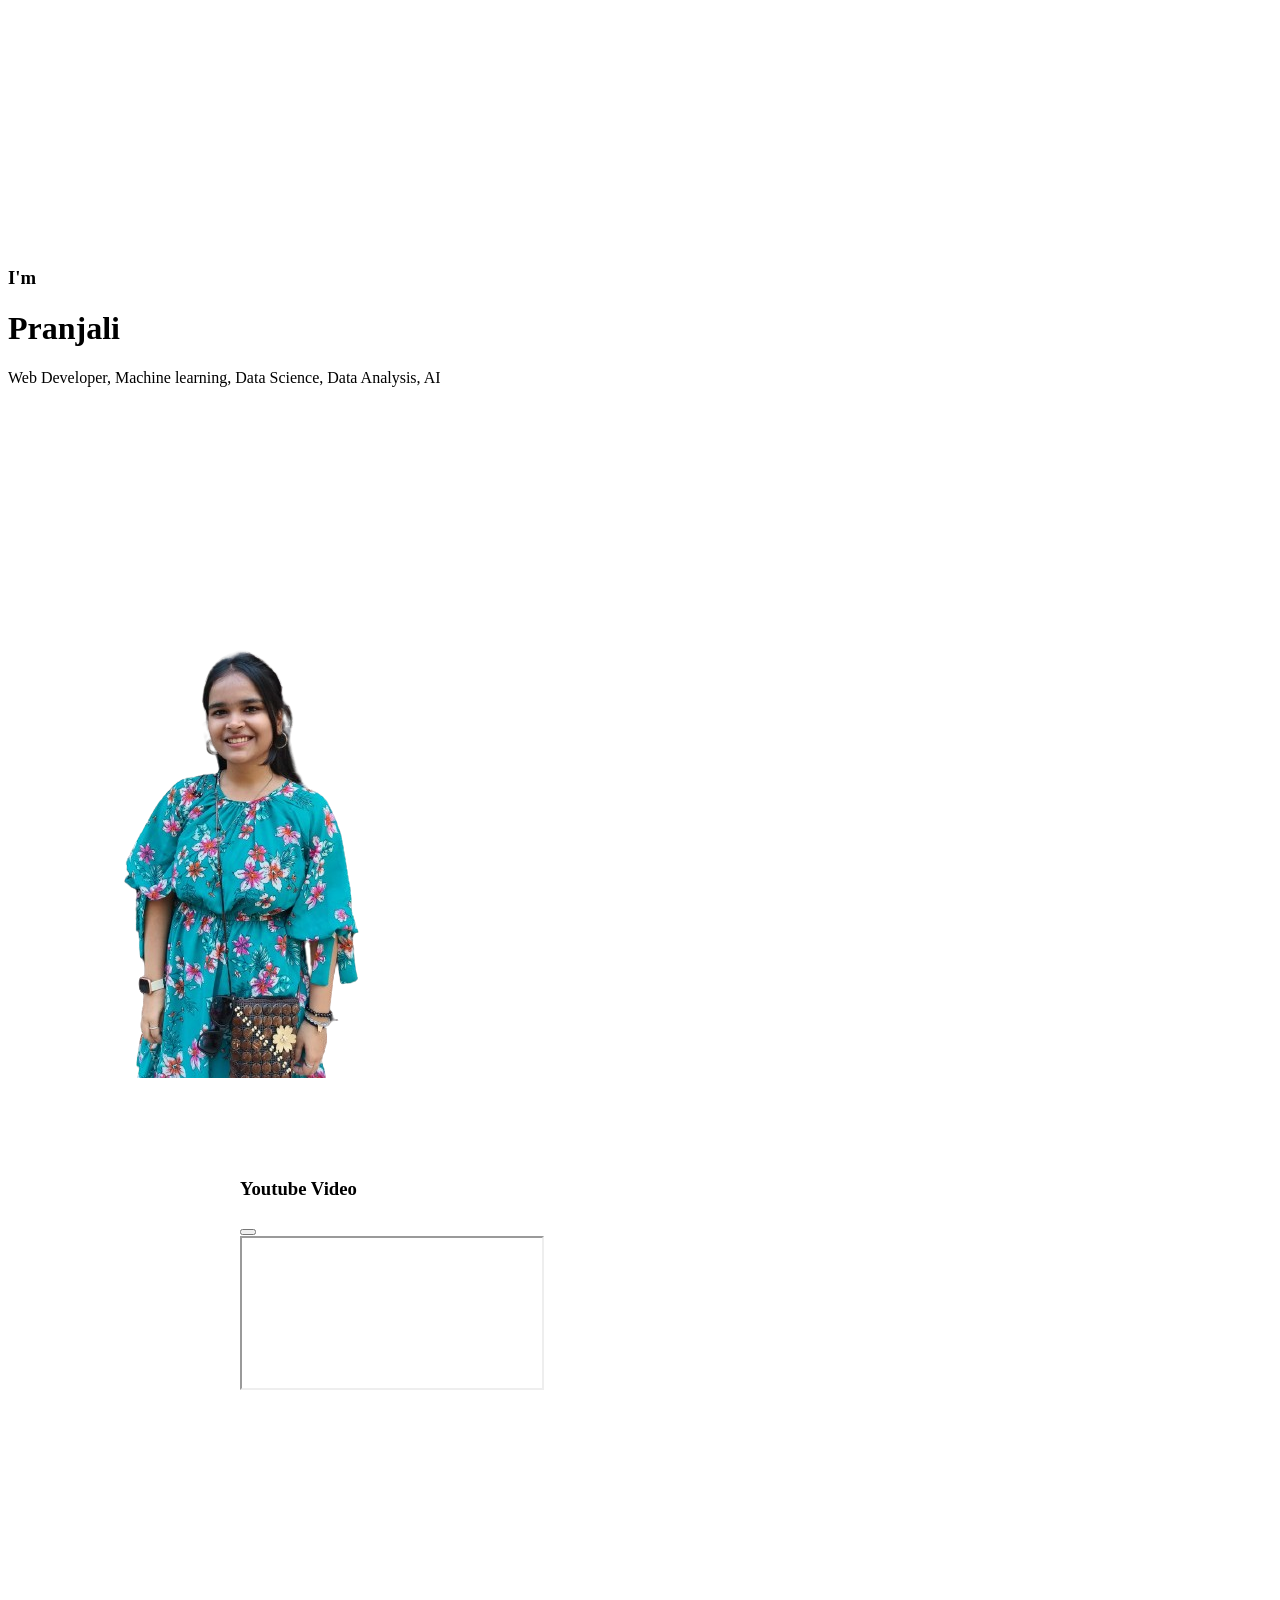
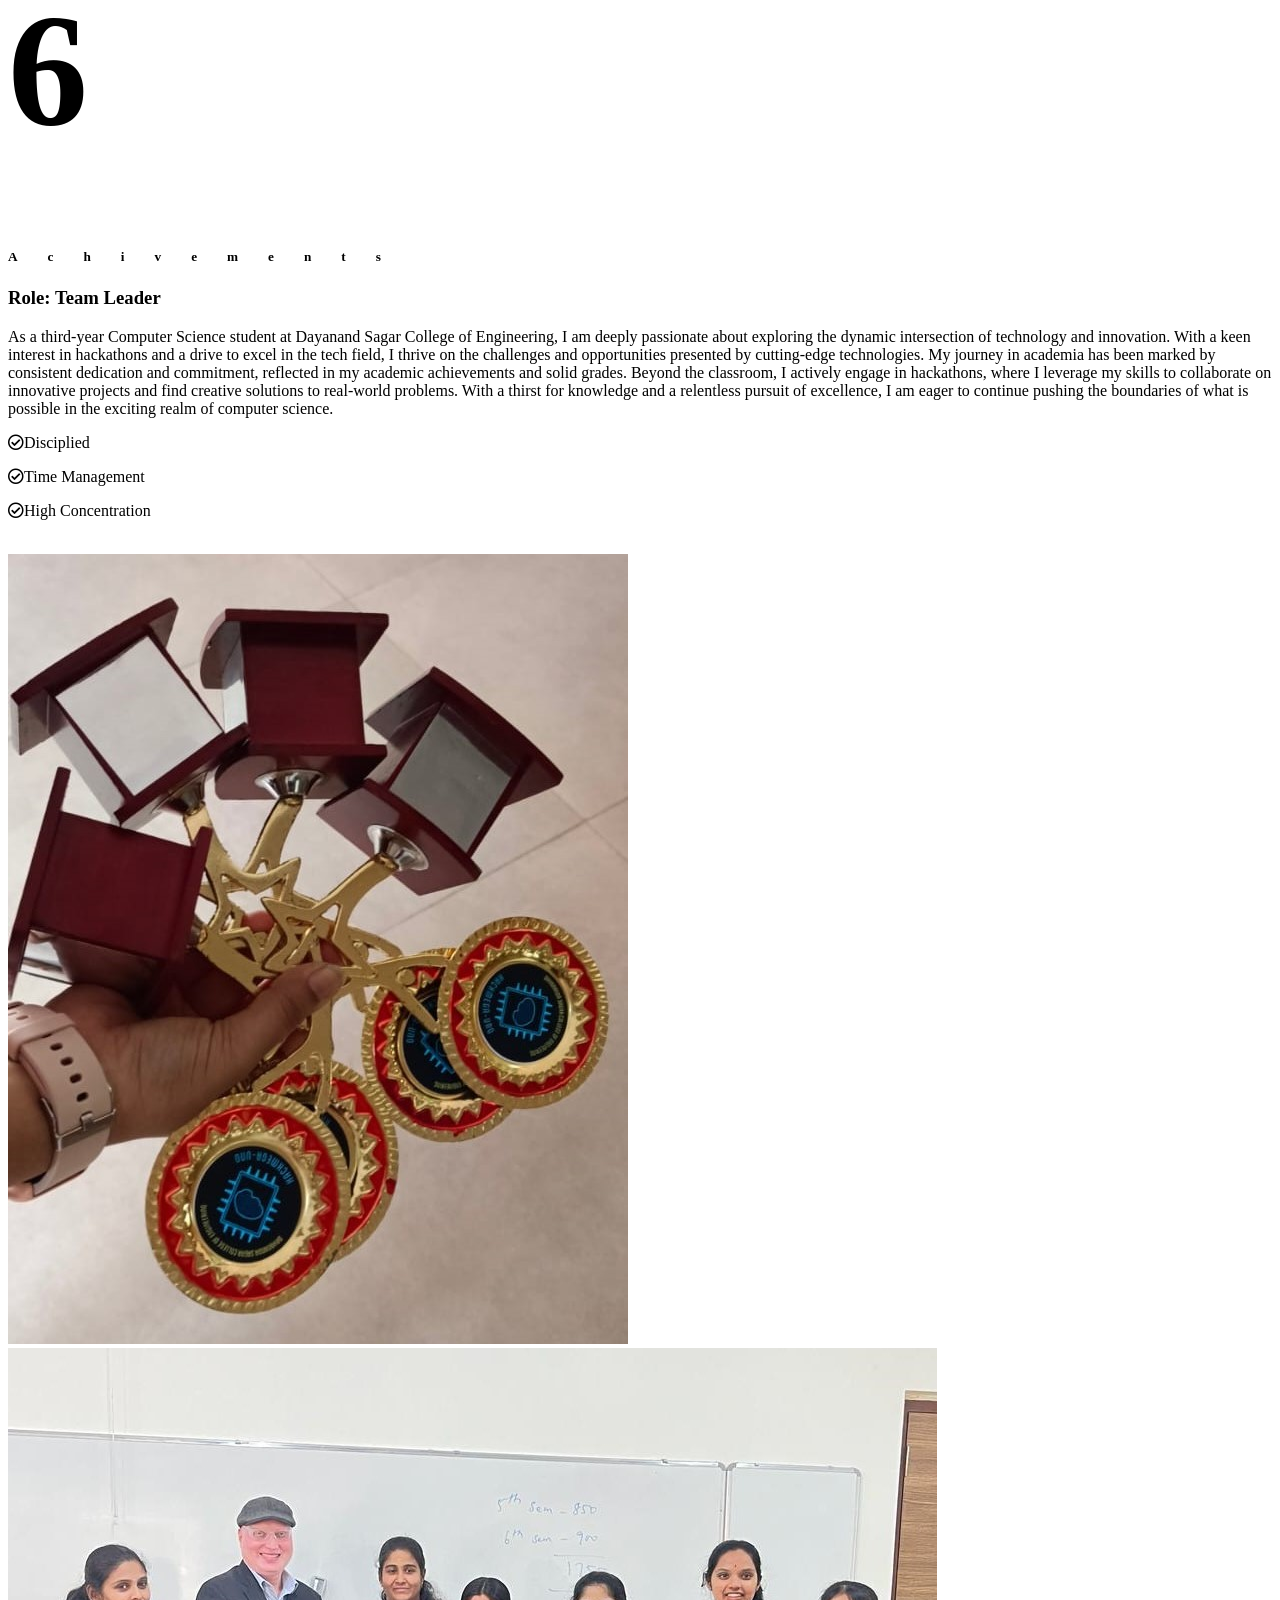
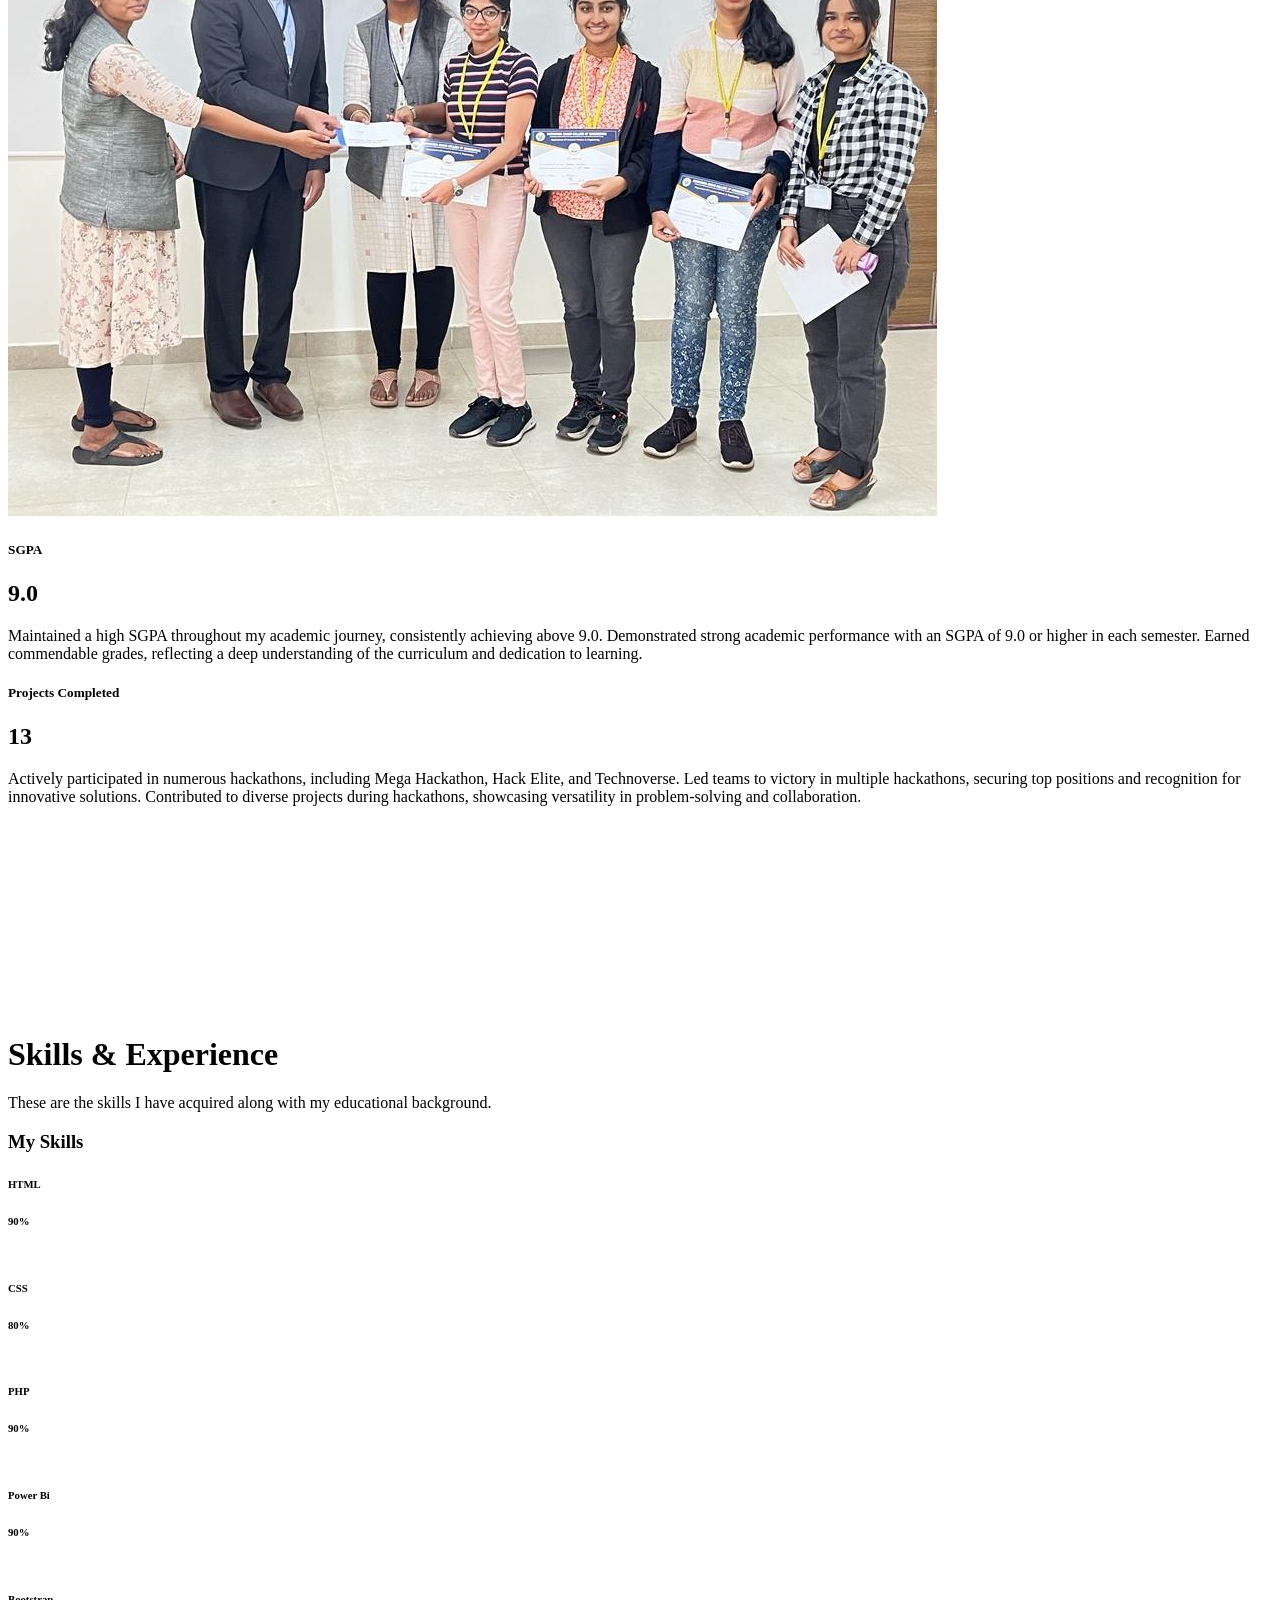
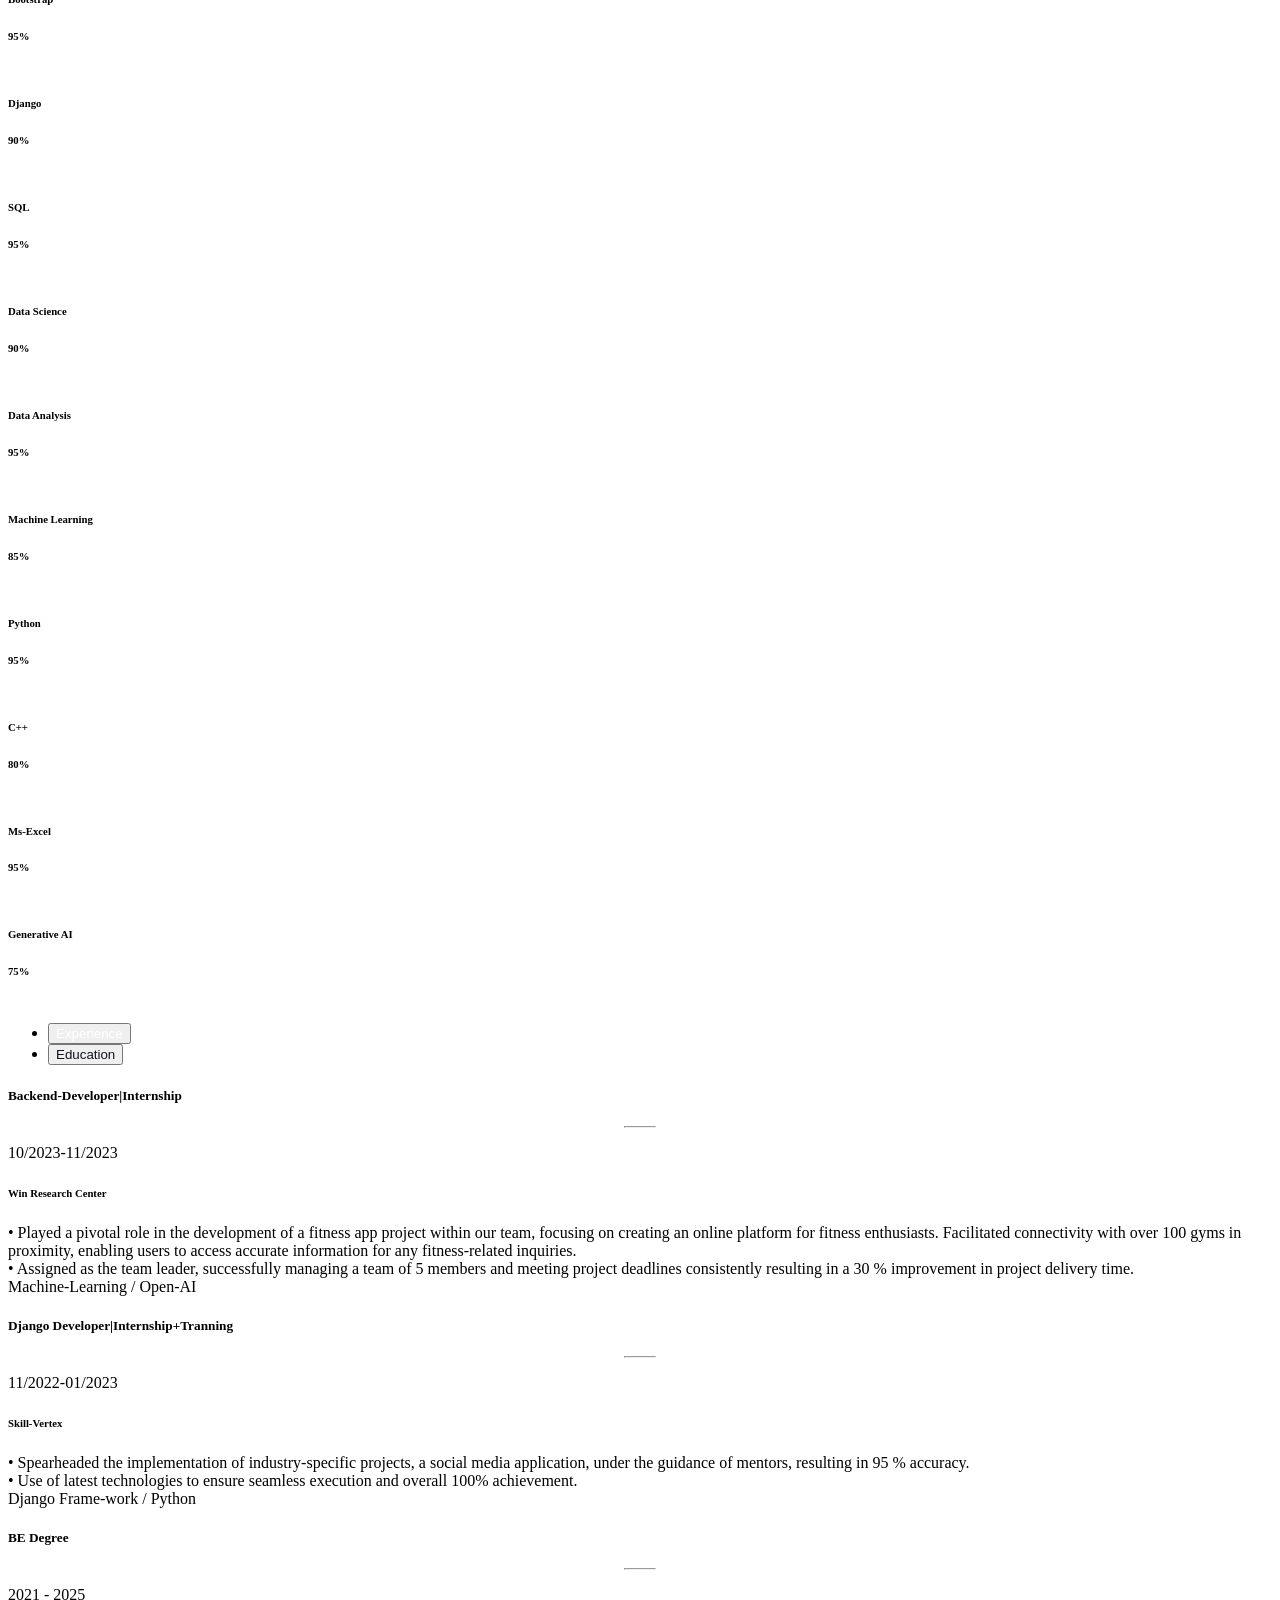
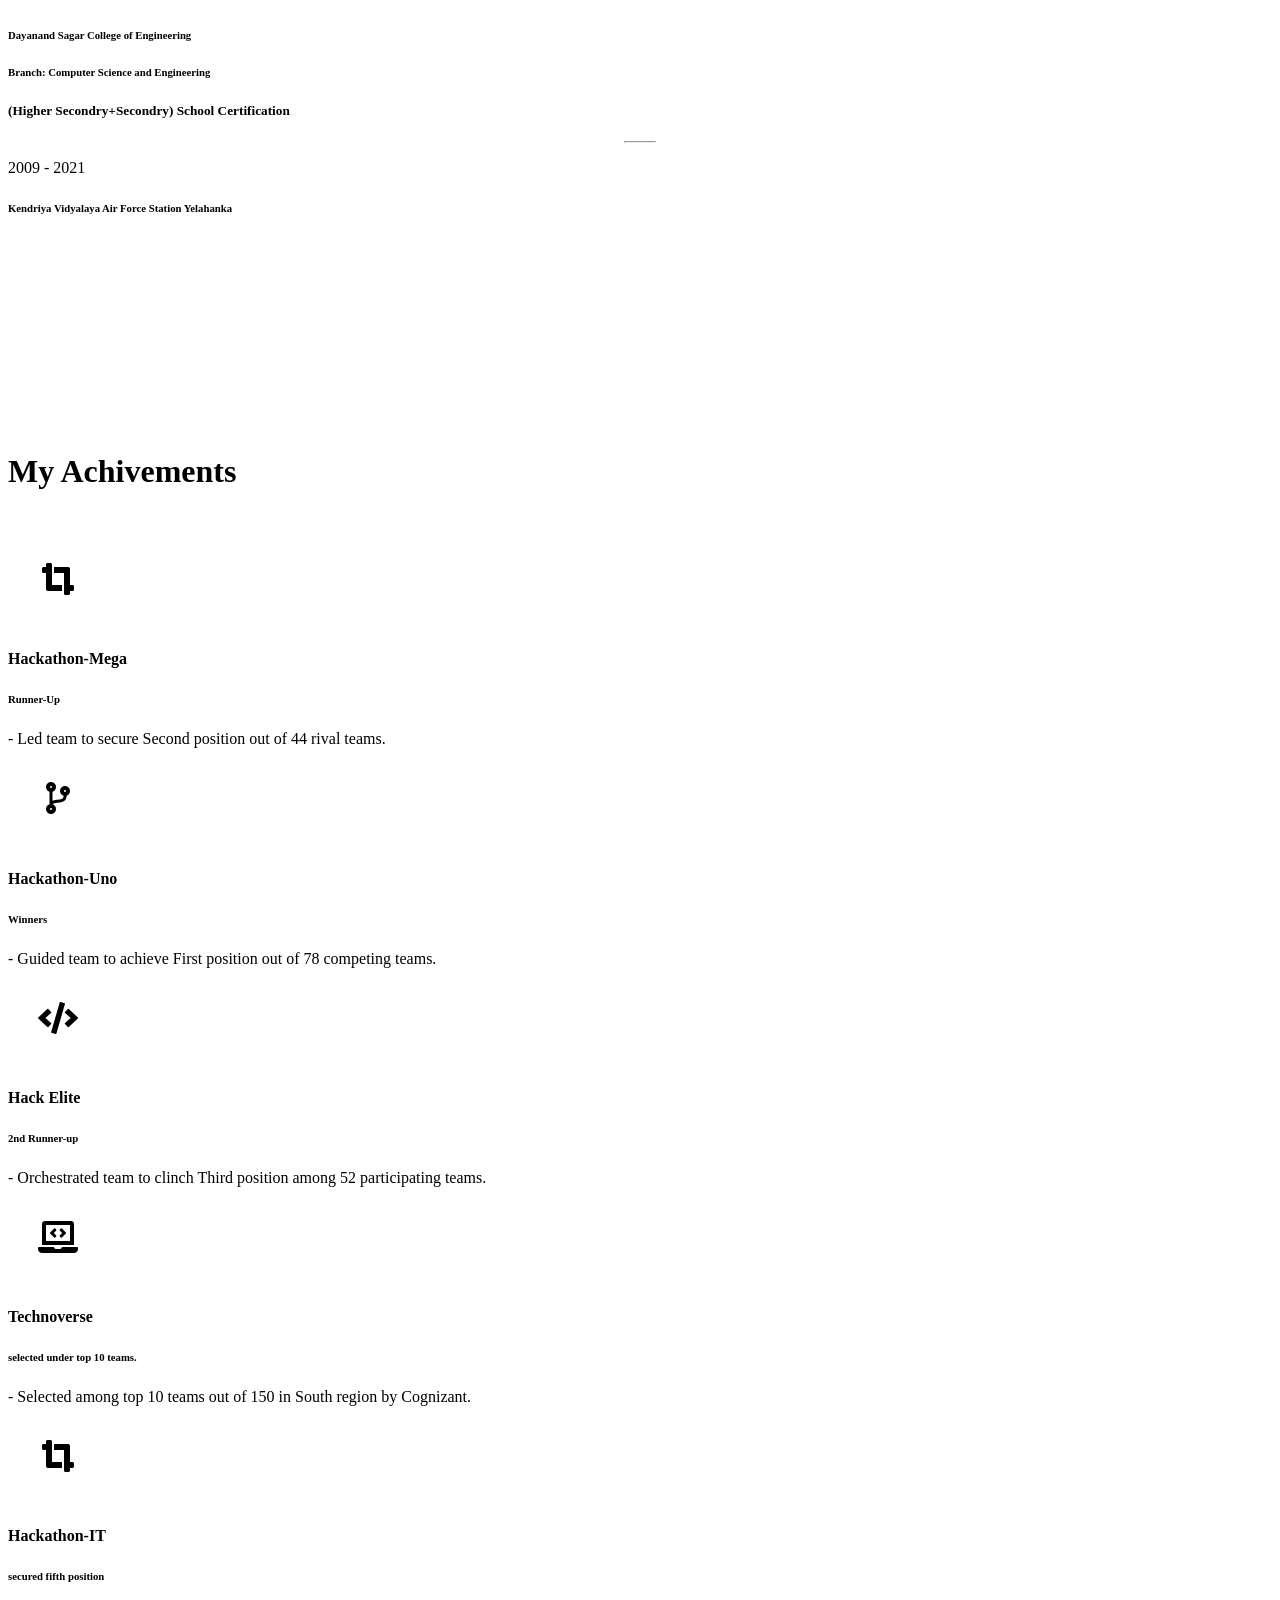
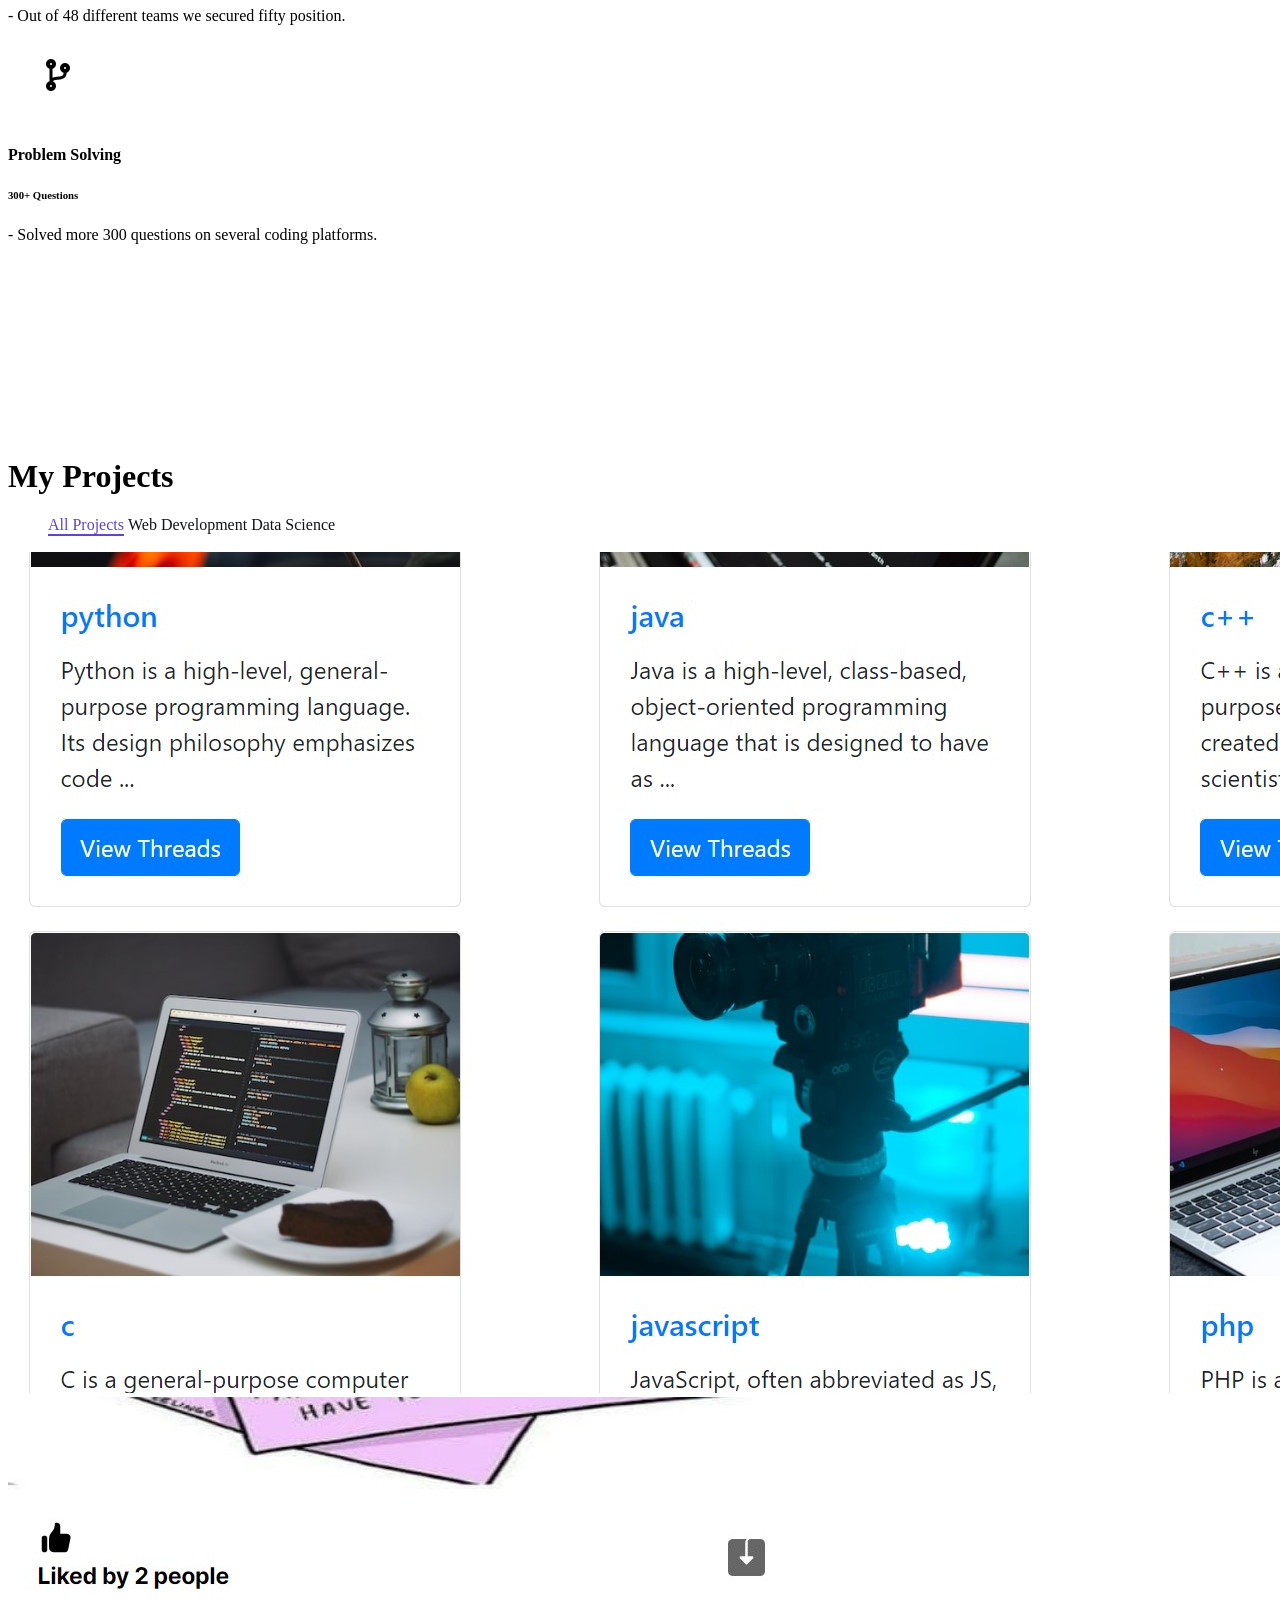
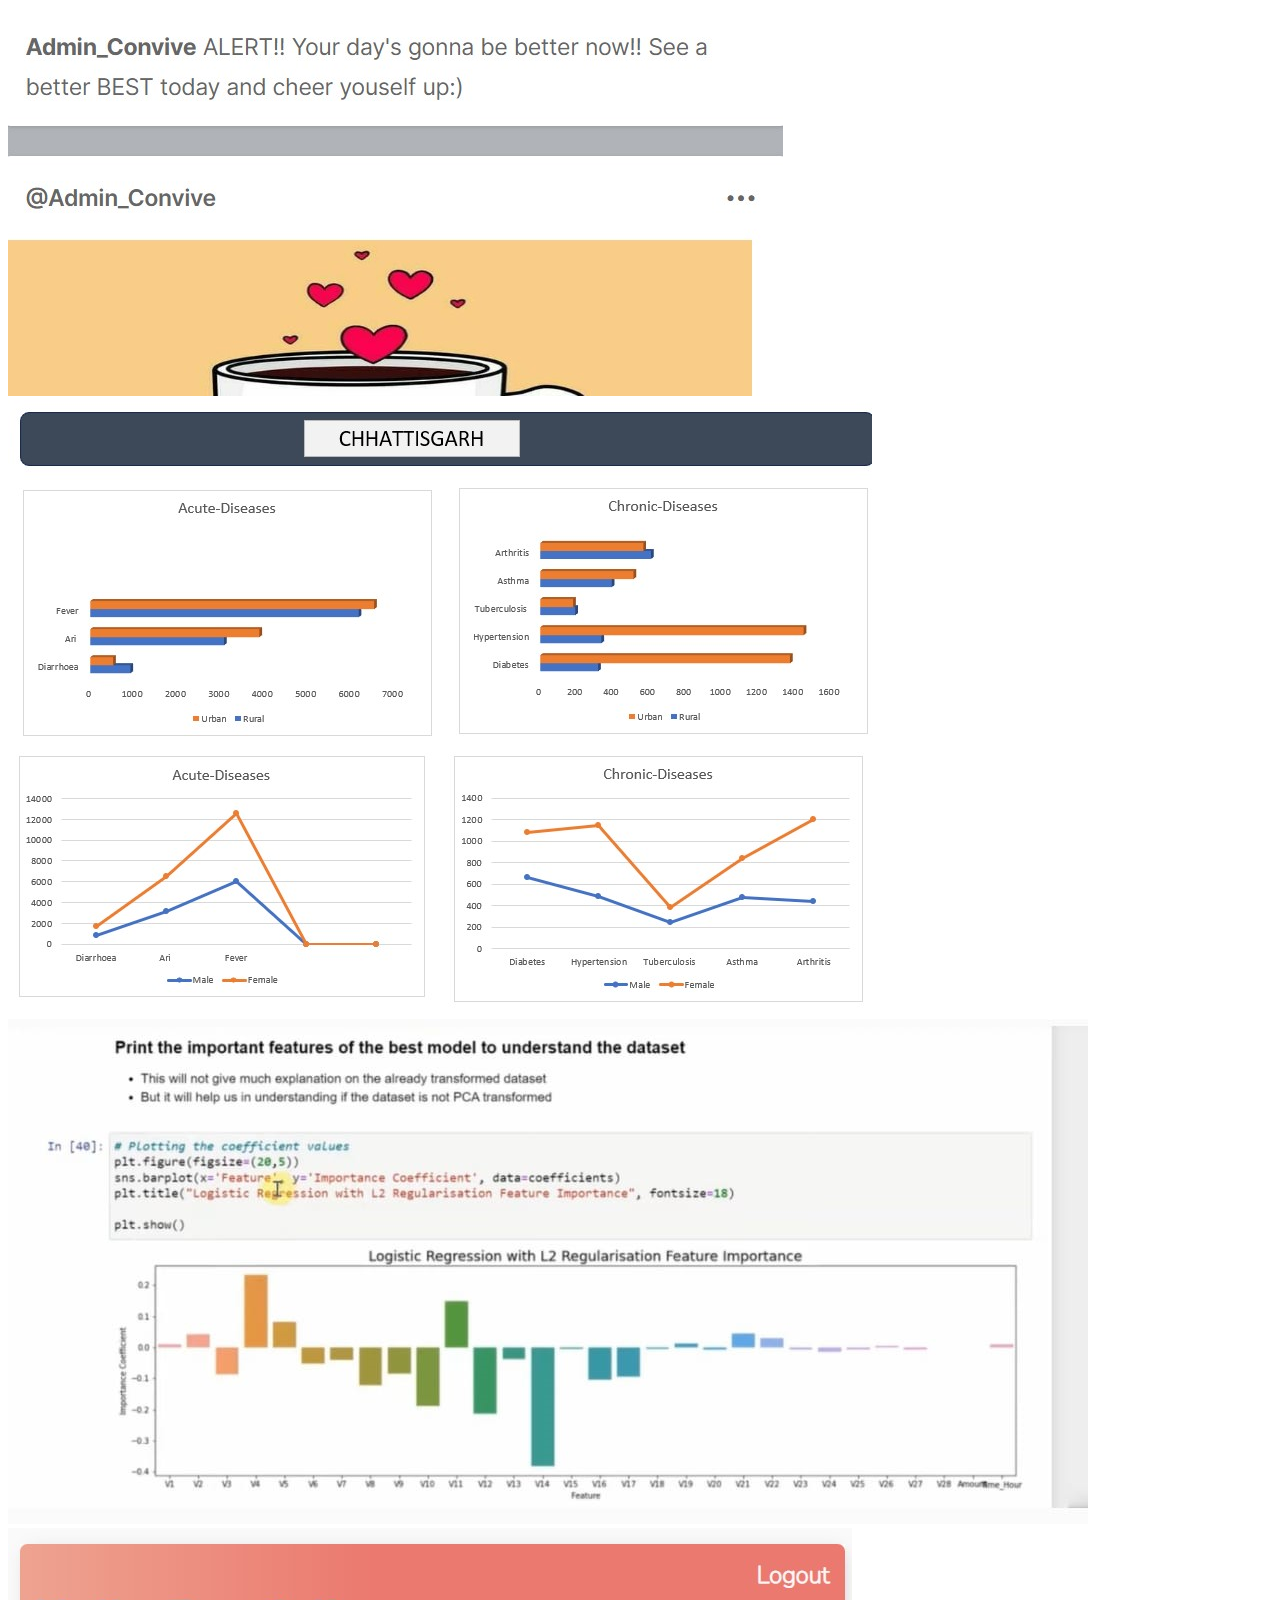
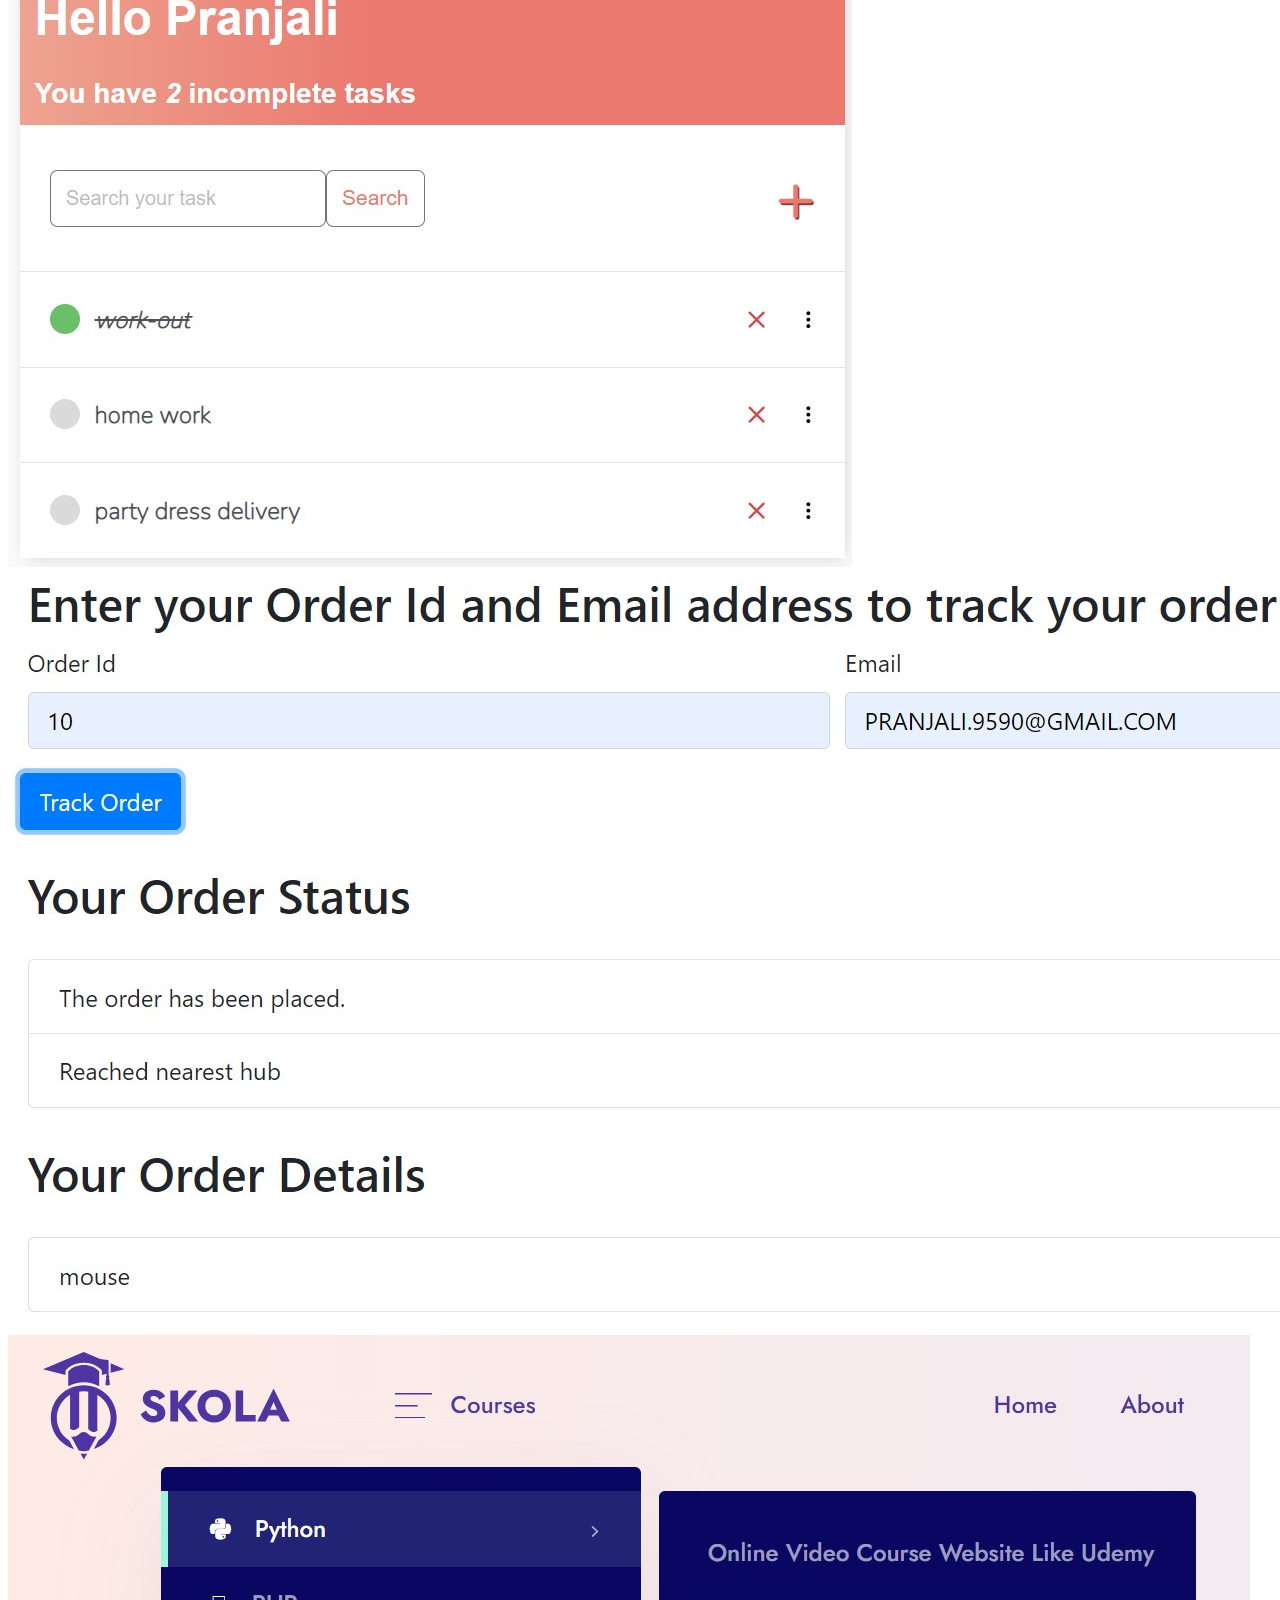
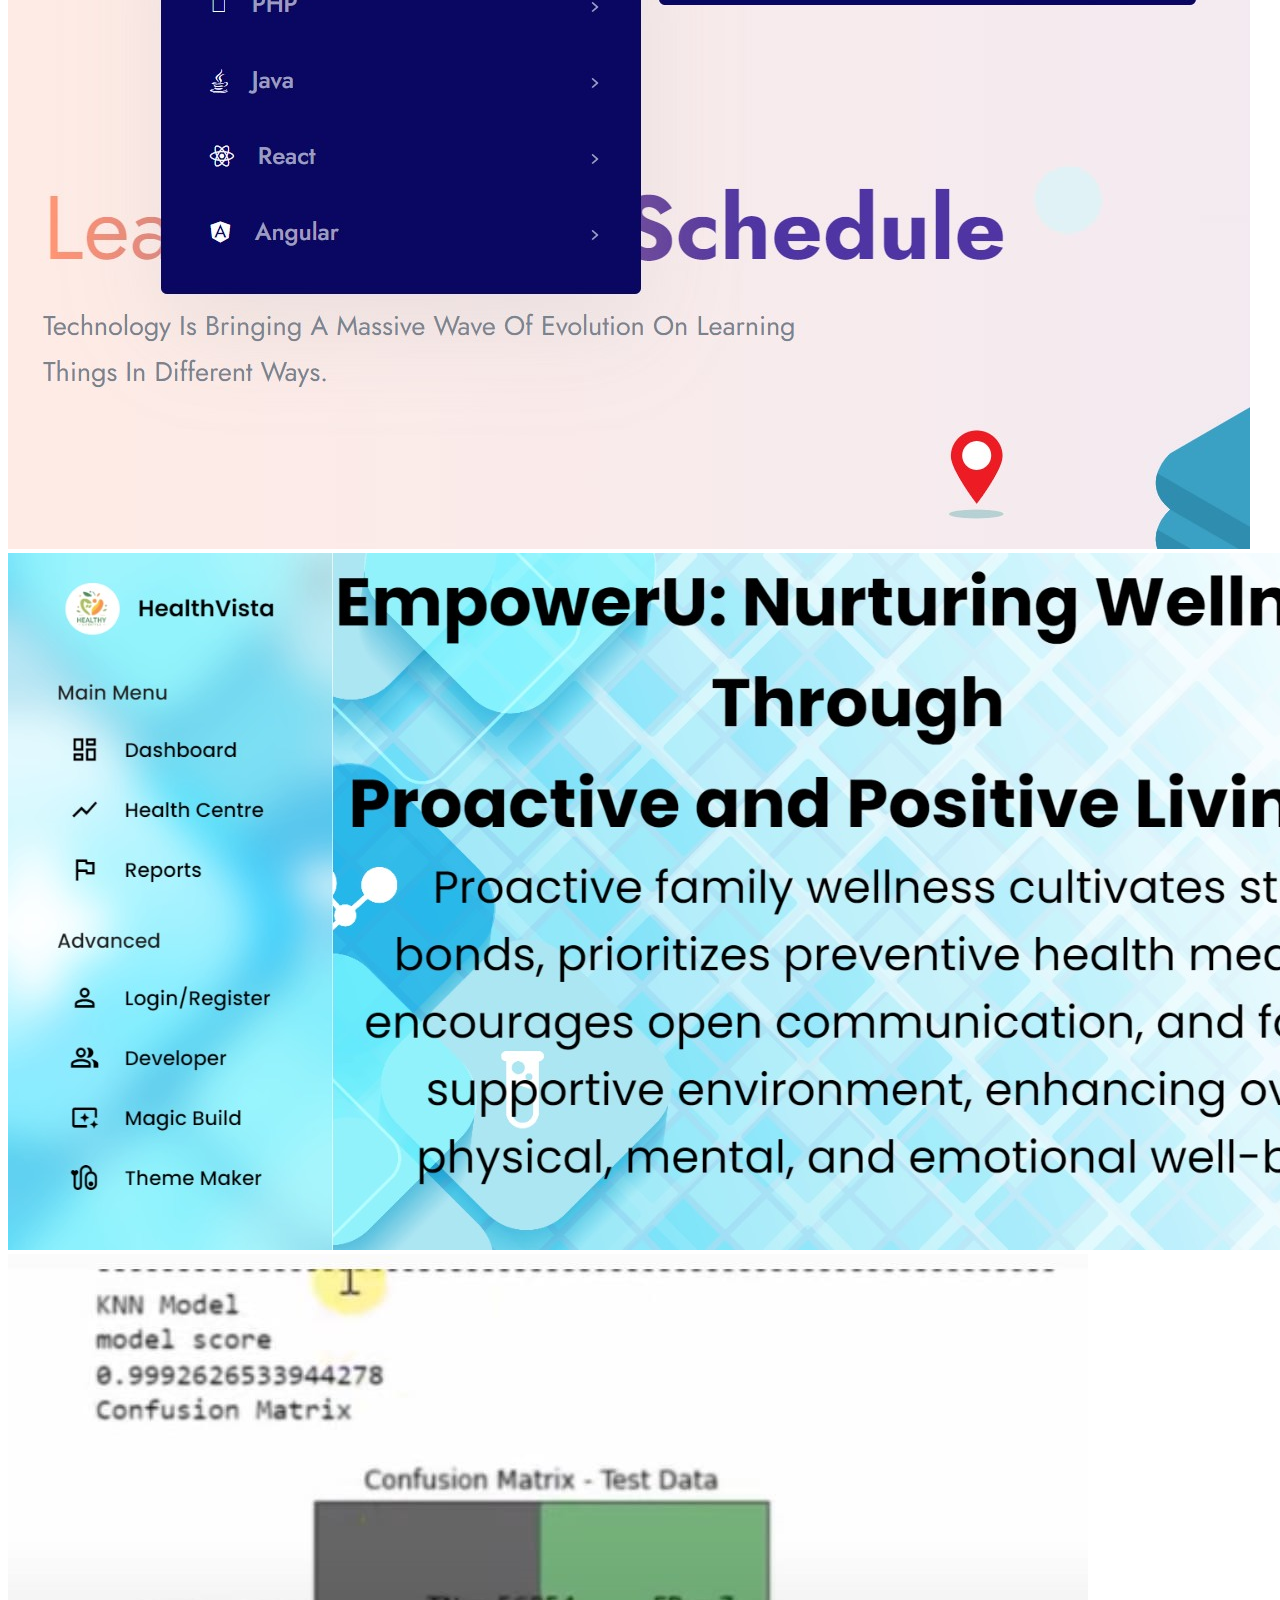
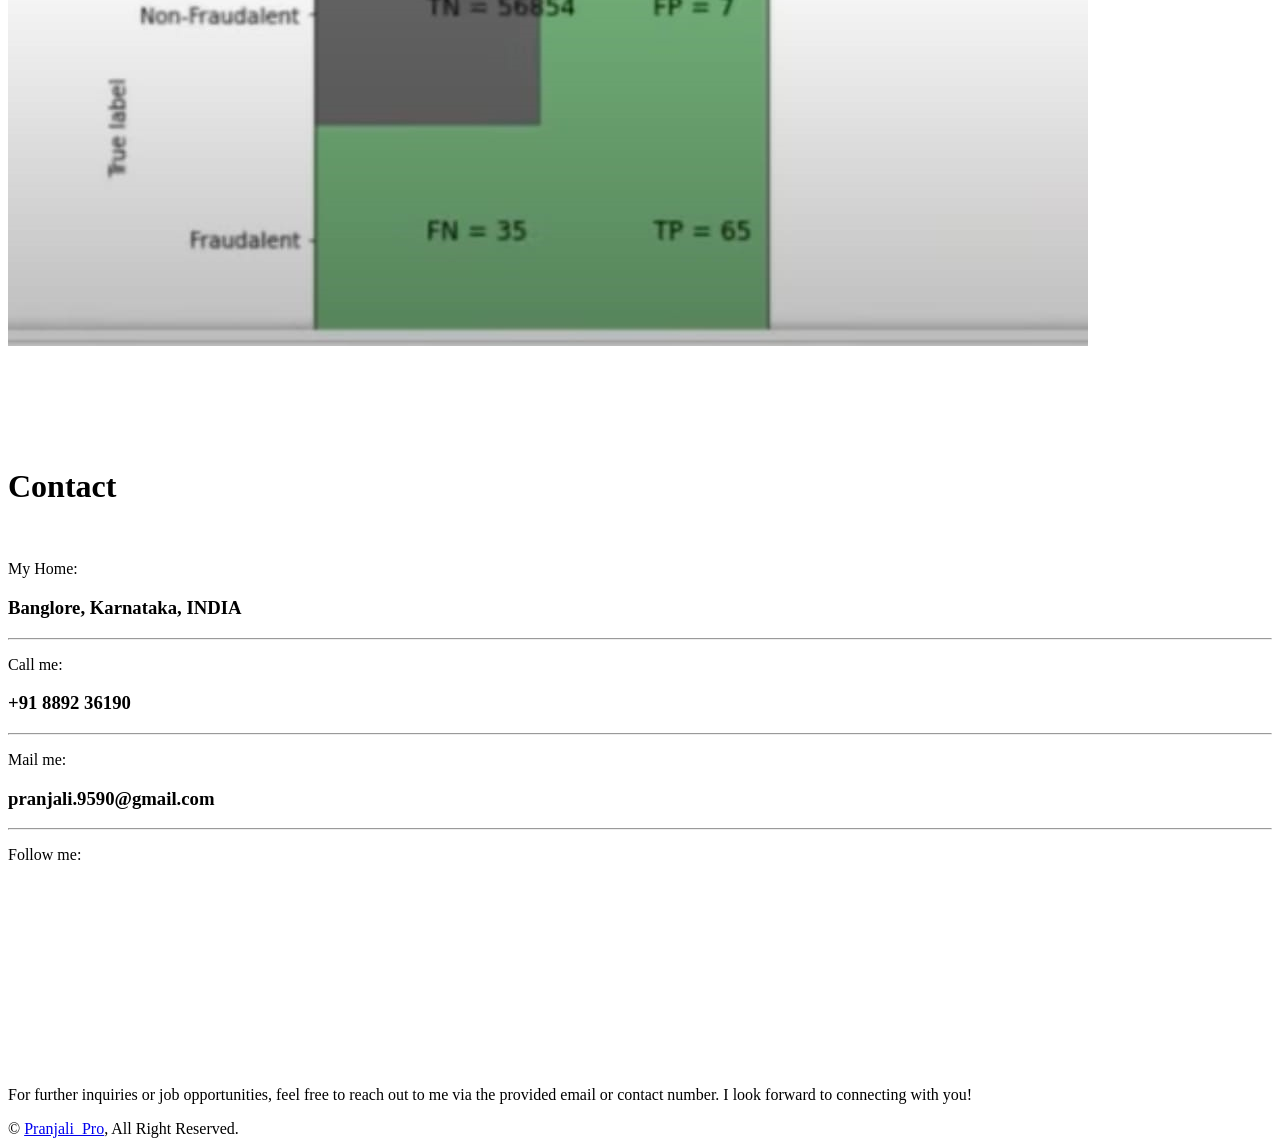
==== index.html @ a803caf6 "first commit" ====
<!DOCTYPE html>
<html lang="en">

<head>
    <meta charset="utf-8">
    <title>Pranjali_Pro</title>
    <meta content="width=device-width, initial-scale=1.0" name="viewport">
    <meta content="" name="keywords">
    <meta content="" name="description">

    <!-- Favicon -->
    <link href="img/favicon.ico" rel="icon">

    <!-- Google Web Fonts -->
    <link rel="preconnect" href="https://fonts.googleapis.com">
    <link rel="preconnect" href="https://fonts.gstatic.com" crossorigin>
    <link href="https://fonts.googleapis.com/css2?family=Open+Sans:wght@400;500;600;700;800&display=swap" rel="stylesheet"> 

    <!-- Icon Font Stylesheet -->
    <link href="https://cdnjs.cloudflare.com/ajax/libs/font-awesome/5.10.0/css/all.min.css" rel="stylesheet">
    <link href="https://cdn.jsdelivr.net/npm/bootstrap-icons@1.4.1/font/bootstrap-icons.css" rel="stylesheet">

    <!-- Libraries Stylesheet -->
    <link href="lib/animate/animate.min.css" rel="stylesheet">
    <link href="lib/lightbox/css/lightbox.min.css" rel="stylesheet">
    <link href="lib/owlcarousel/assets/owl.carousel.min.css" rel="stylesheet">

    <!-- Customized Bootstrap Stylesheet -->
    <link href="css/bootstrap.min.css" rel="stylesheet">

    <!-- Template Stylesheet -->
    <link href="css/style.css" rel="stylesheet">
</head>

<body data-bs-spy="scroll" data-bs-target=".navbar" data-bs-offset="51">
    <!-- Spinner Start -->
    <div id="spinner" class="show bg-white position-fixed translate-middle w-100 vh-100 top-50 start-50 d-flex align-items-center justify-content-center">
        <div class="spinner-border text-primary" style="width: 3rem; height: 3rem;" role="status">
            <span class="sr-only">Loading...</span>
        </div>
    </div>
    <!-- Spinner End -->


    <!-- Navbar Start -->
    <nav class="navbar navbar-expand-lg bg-white navbar-light fixed-top shadow py-lg-0 px-4 px-lg-5 wow fadeIn" data-wow-delay="0.1s">
        <a href="index.html" class="navbar-brand d-block d-lg-none">
            <h1 class="text-primary fw-bold m-0">ProMan</h1>
        </a>
        <button type="button" class="navbar-toggler" data-bs-toggle="collapse" data-bs-target="#navbarCollapse">
            <span class="navbar-toggler-icon"></span>
        </button>
        <div class="collapse navbar-collapse justify-content-between py-4 py-lg-0" id="navbarCollapse">
            <div class="navbar-nav ms-auto py-0">
                <a href="#home" class="nav-item nav-link active">Home</a>
                <a href="#about" class="nav-item nav-link">About</a>
                <a href="#skill" class="nav-item nav-link">Skills</a>
                <a href="#service" class="nav-item nav-link">Achivements</a>
            </div>
            
            <div class="navbar-nav me-auto py-0">
                <a href="#project" class="nav-item nav-link">Projects</a>
                <a href="#contact" class="nav-item nav-link">Contact</a>
            </div>
        </div>
    </nav>
    <!-- Navbar End -->


    <!-- Header Start -->
    <div class="container-fluid bg-light my-6 mt-0" id="home">
        <div class="container">
            <div class="row g-5 align-items-center">
                <div class="col-lg-6 py-6 pb-0 pt-lg-0">
                    <h3 class="text-primary mb-3">I'm</h3>
                    <h1 class="display-3 mb-3">Pranjali</h1>
                    <h2 class="typed-text-output d-inline"></h2>
                    <div class="typed-text d-none">Web Developer, Machine learning, Data Science, Data Analysis, AI</div>
                    <div class="d-flex align-items-center pt-5">
                        <a href="Resume.pdf" class="btn btn-primary py-3 px-4 me-5" download="">Download Resume</a>
                        
                    </div>
                </div>
                <div class="col-lg-6">
                    <img class="img-fluid" src="img/profile.png" alt="">
                </div>
            </div>
        </div>
    </div>
    <!-- Header End -->


    <!-- Video Modal Start -->
    <div class="modal modal-video fade" id="videoModal" tabindex="-1" aria-labelledby="exampleModalLabel" aria-hidden="true">
        <div class="modal-dialog">
            <div class="modal-content rounded-0">
                <div class="modal-header">
                    <h3 class="modal-title" id="exampleModalLabel">Youtube Video</h3>
                    <button type="button" class="btn-close" data-bs-dismiss="modal" aria-label="Close"></button>
                </div>
                <div class="modal-body">
                    <!-- 16:9 aspect ratio -->
                    <div class="ratio ratio-16x9">
                        <iframe class="embed-responsive-item" src="" id="video" allowfullscreen allowscriptaccess="always"
                            allow="autoplay"></iframe>
                    </div>
                </div>
            </div>
        </div>
    </div>
    <!-- Video Modal End -->


    <!-- About Start -->
    <div class="container-xxl py-6" id="about">
        <div class="container">
            <div class="row g-5">
                <div class="col-lg-6 wow fadeInUp" data-wow-delay="0.1s">
                    <div class="d-flex align-items-center mb-5">
                        <div class="years flex-shrink-0 text-center me-4">
                            <h1 class="display-1 mb-0">6</h1>
                            <h5 class="mb-0">Achivements</h5>
                        </div>
                        <h3 class="lh-base mb-0">Role: Team Leader</h3>
                    </div>
                    <p class="mb-4">As a third-year Computer Science student at Dayanand Sagar College of Engineering, I am deeply passionate about exploring the dynamic intersection of technology and innovation. With a keen interest in hackathons and a drive to excel in the tech field, I thrive on the challenges and opportunities presented by cutting-edge technologies. My journey in academia has been marked by consistent dedication and commitment, reflected in my academic achievements and solid grades. Beyond the classroom, I actively engage in hackathons, where I leverage my skills to collaborate on innovative projects and find creative solutions to real-world problems. With a thirst for knowledge and a relentless pursuit of excellence, I am eager to continue pushing the boundaries of what is possible in the exciting realm of computer science.</p>
                    <p class="mb-3"><i class="far fa-check-circle text-primary me-3"></i>Disciplied</p>
                    <p class="mb-3"><i class="far fa-check-circle text-primary me-3"></i>Time Management</p>
                    <p class="mb-3"><i class="far fa-check-circle text-primary me-3"></i>High Concentration</p>
                    <a class="btn btn-primary py-3 px-5 mt-3" href="">Read More</a>
                </div>
                <div class="col-lg-6 wow fadeInUp" data-wow-delay="0.5s">
                    <div class="row g-3 mb-4">
                        <div class="col-sm-6">
                            <img class="img-fluid rounded" src="img/about-1.jpg" alt="">
                        </div>
                        <div class="col-sm-6">
                            <img class="img-fluid rounded" src="img/about-2.jpg" alt="">
                        </div>
                    </div>
                    <div class="d-flex align-items-center mb-3">
                        <h5 class="border-end pe-3 me-3 mb-0">SGPA</h5>
                        <h2 class="text-primary fw-bold mb-0" data-toggle="counter-up">9.0</h2>
                    </div>
                    <p class="mb-4">Maintained a high SGPA throughout my academic journey, consistently achieving above 9.0.
Demonstrated strong academic performance with an SGPA of 9.0 or higher in each semester.
Earned commendable grades, reflecting a deep understanding of the curriculum and dedication to learning.</p>
                    <div class="d-flex align-items-center mb-3">
                        <h5 class="border-end pe-3 me-3 mb-0">Projects Completed</h5>
                        <h2 class="text-primary fw-bold mb-0" data-toggle="counter-up">13</h2>
                    </div>
                    <p class="mb-0">Actively participated in numerous hackathons, including Mega Hackathon, Hack Elite, and Technoverse.
Led teams to victory in multiple hackathons, securing top positions and recognition for innovative solutions.
Contributed to diverse projects during hackathons, showcasing versatility in problem-solving and collaboration.</p>
                </div>
            </div>
        </div>
    </div>
    <!-- About End -->


    <!-- Expertise Start -->
    <div class="container-xxl py-6 pb-5" id="skill">
        <div class="container">
            <div class="row g-5">
                <div class="col-lg-6 wow fadeInUp" data-wow-delay="0.1s">
                    <h1 class="display-5 mb-5">Skills & Experience</h1>
                    <p class="mb-4">These are the skills I have acquired along with my educational background.</p>
                    <h3 class="mb-4">My Skills</h3>
                    <div class="row align-items-center">
                        <div class="col-md-6">
                            <div class="skill mb-4">
                                <div class="d-flex justify-content-between">
                                    <h6 class="font-weight-bold">HTML</h6>
                                    <h6 class="font-weight-bold">90%</h6>
                                </div>
                                <div class="progress">
                                    <div class="progress-bar bg-primary" role="progressbar" aria-valuenow="95" aria-valuemin="0" aria-valuemax="100"></div>
                                </div>
                            </div>
                            <div class="skill mb-4">
                                <div class="d-flex justify-content-between">
                                    <h6 class="font-weight-bold">CSS</h6>
                                    <h6 class="font-weight-bold">80%</h6>
                                </div>
                                <div class="progress">
                                    <div class="progress-bar bg-warning" role="progressbar" aria-valuenow="80" aria-valuemin="0" aria-valuemax="100"></div>
                                </div>
                            </div>
                            <div class="skill mb-4">
                                <div class="d-flex justify-content-between">
                                    <h6 class="font-weight-bold">PHP</h6>
                                    <h6 class="font-weight-bold">90%</h6>
                                </div>
                                <div class="progress">
                                    <div class="progress-bar bg-danger" role="progressbar" aria-valuenow="90" aria-valuemin="0" aria-valuemax="100"></div>
                                </div>
                            </div>
                             <div class="skill mb-4">
                                <div class="d-flex justify-content-between">
                                    <h6 class="font-weight-bold">Power Bi</h6>
                                    <h6 class="font-weight-bold">90%</h6>
                                </div>
                                <div class="progress">
                                    <div class="progress-bar bg-primary" role="progressbar" aria-valuenow="90" aria-valuemin="0" aria-valuemax="100"></div>
                                </div>
                            </div>
                             <div class="skill mb-4">
                                <div class="d-flex justify-content-between">
                                    <h6 class="font-weight-bold">Bootstrap</h6>
                                    <h6 class="font-weight-bold">95%</h6>
                                </div>
                                <div class="progress">
                                    <div class="progress-bar bg-primary" role="progressbar" aria-valuenow="95" aria-valuemin="0" aria-valuemax="100"></div>
                                </div>
                            </div>
                             <div class="skill mb-4">
                                <div class="d-flex justify-content-between">
                                    <h6 class="font-weight-bold">Django</h6>
                                    <h6 class="font-weight-bold">90%</h6>
                                </div>
                                <div class="progress">
                                    <div class="progress-bar bg-primary" role="progressbar" aria-valuenow="90" aria-valuemin="0" aria-valuemax="100"></div>
                                </div>
                            </div>
                             <div class="skill mb-4">
                                <div class="d-flex justify-content-between">
                                    <h6 class="font-weight-bold">SQL</h6>
                                    <h6 class="font-weight-bold">95%</h6>
                                </div>
                                <div class="progress">
                                    <div class="progress-bar bg-primary" role="progressbar" aria-valuenow="95" aria-valuemin="0" aria-valuemax="100"></div>
                                </div>
                            </div>
                        </div>
                        <div class="col-md-6">
                            <div class="skill mb-4">
                                <div class="d-flex justify-content-between">
                                    <h6 class="font-weight-bold">Data Science</h6>
                                    <h6 class="font-weight-bold">90%</h6>
                                </div>
                                <div class="progress">
                                    <div class="progress-bar bg-danger" role="progressbar" aria-valuenow="90" aria-valuemin="0" aria-valuemax="100"></div>
                                </div>
                            </div>
                            <div class="skill mb-4">
                                <div class="d-flex justify-content-between">
                                    <h6 class="font-weight-bold">Data Analysis</h6>
                                    <h6 class="font-weight-bold">95%</h6>
                                </div>
                                <div class="progress">
                                    <div class="progress-bar bg-dark" role="progressbar" aria-valuenow="95" aria-valuemin="0" aria-valuemax="100"></div>
                                </div>
                            </div>
                            <div class="skill mb-4">
                                <div class="d-flex justify-content-between">
                                    <h6 class="font-weight-bold">Machine Learning</h6>
                                    <h6 class="font-weight-bold">85%</h6>
                                </div>
                                <div class="progress">
                                    <div class="progress-bar bg-info" role="progressbar" aria-valuenow="85" aria-valuemin="0" aria-valuemax="100"></div>
                                </div>
                            </div>
                             <div class="skill mb-4">
                                <div class="d-flex justify-content-between">
                                    <h6 class="font-weight-bold">Python</h6>
                                    <h6 class="font-weight-bold">95%</h6>
                                </div>
                                <div class="progress">
                                    <div class="progress-bar bg-primary" role="progressbar" aria-valuenow="95" aria-valuemin="0" aria-valuemax="100"></div>
                                </div>
                            </div>
                             <div class="skill mb-4">
                                <div class="d-flex justify-content-between">
                                    <h6 class="font-weight-bold">C++</h6>
                                    <h6 class="font-weight-bold">80%</h6>
                                </div>
                                <div class="progress">
                                    <div class="progress-bar bg-primary" role="progressbar" aria-valuenow="80" aria-valuemin="0" aria-valuemax="100"></div>
                                </div>
                            </div>
                             <div class="skill mb-4">
                                <div class="d-flex justify-content-between">
                                    <h6 class="font-weight-bold">Ms-Excel</h6>
                                    <h6 class="font-weight-bold">95%</h6>
                                </div>
                                <div class="progress">
                                    <div class="progress-bar bg-primary" role="progressbar" aria-valuenow="95" aria-valuemin="0" aria-valuemax="100"></div>
                                </div>
                            </div>
                             <div class="skill mb-4">
                                <div class="d-flex justify-content-between">
                                    <h6 class="font-weight-bold">Generative AI</h6>
                                    <h6 class="font-weight-bold">75%</h6>
                                </div>
                                <div class="progress">
                                    <div class="progress-bar bg-primary" role="progressbar" aria-valuenow="75" aria-valuemin="0" aria-valuemax="100"></div>
                                </div>
                            </div>
                        </div>
                    </div>
                </div>
                <div class="col-lg-6 wow fadeInUp" data-wow-delay="0.5s">
                    <ul class="nav nav-pills rounded border border-2 border-primary mb-5">
                        <li class="nav-item w-50">
                            <button class="nav-link w-100 py-3 fs-5 active" data-bs-toggle="pill" href="#tab-1">Experience</button>
                        </li>
                        <li class="nav-item w-50">
                            <button class="nav-link w-100 py-3 fs-5" data-bs-toggle="pill" href="#tab-2">Education</button>
                        </li>
                    </ul>
                    <div class="tab-content">
                        <div id="tab-1" class="tab-pane fade show p-0 active">
                            <div class="row gy-5 gx-4">
                                <div class="col-sm-6">
                                    <h5>Backend-Developer|Internship</h5>
                                    <hr class="text-primary my-2">
                                    <p class="text-primary mb-1">10/2023-11/2023</p>
                                     <h6 class="mb-0">Win Research Center</h6>
                                    <p class="text-primary mb-1">
• Played a pivotal role in the development of a fitness app project within our team, focusing on creating an
online platform for fitness enthusiasts. Facilitated connectivity with over 100 gyms in proximity, enabling
users to access accurate information for any fitness-related inquiries.<br>
• Assigned as the team leader, successfully managing a team of 5 members and meeting project deadlines
consistently resulting in a 30 % improvement in project delivery time.<br>
Machine-Learning / Open-AI
</p>
                                   
                                </div>
                                <div class="col-sm-6">
                                    <h5>Django Developer|Internship+Tranning</h5>
                                    <hr class="text-primary my-2">
                                    <p class="text-primary mb-1">11/2022-01/2023</p>
                                    <h6 class="mb-0">Skill-Vertex</h6>
                                    <p class="text-primary mb-1">• Spearheaded the implementation of industry-specific projects, a social media application, under the
guidance of mentors, resulting in 95 % accuracy.<br>
• Use of latest technologies to ensure seamless execution and overall 100% achievement.<br>
Django Frame-work / Python</p>
                                </div>
                            </div>
                        </div>
                        <div id="tab-2" class="tab-pane fade show p-0">
                            <div class="row gy-5 gx-4">
                                <div class="col-sm-6">
                                    <h5>BE Degree</h5>
                                    <hr class="text-primary my-2">
                                    <p class="text-primary mb-1">2021 - 2025</p>
                                    <h6 class="mb-0">Dayanand Sagar College of Engineering</h6>
                                    <h6 class="mb-0">Branch: Computer Science and Engineering</h6>
                                </div>
                                <div class="col-sm-6">
                                    <h5>(Higher Secondry+Secondry) School Certification</h5>
                                    <hr class="text-primary my-2">
                                    <p class="text-primary mb-1">2009 - 2021</p>
                                    <h6 class="mb-0">Kendriya Vidyalaya Air Force Station Yelahanka</h6>
                                </div>
                                
                            </div>
                        </div>
                    </div>
                </div>
            </div>
        </div>
    </div>
    <!-- Expertise End -->


    <!-- Service Start -->
    <div class="container-fluid bg-light my-5 py-6" id="service">
        <div class="container">
            <div class="row g-5 mb-5 wow fadeInUp" data-wow-delay="0.1s">
                <div class="col-lg-6">
                    <h1 class="display-5 mb-0">My Achivements</h1>
                </div>
                <div class="col-lg-6 text-lg-end">
                    <a class="btn btn-primary py-3 px-5" href="">Achivements</a>
                </div>
            </div>
            <div class="row g-4">
                <div class="col-lg-6 wow fadeInUp" data-wow-delay="0.1s">
                    <div class="service-item d-flex flex-column flex-sm-row bg-white rounded h-100 p-4 p-lg-5">
                        <div class="bg-icon flex-shrink-0 mb-3">
                            <i class="fa fa-crop-alt fa-2x text-dark"></i>
                        </div>
                        <div class="ms-sm-4">
                            <h4 class="mb-3">Hackathon-Mega</h4>
                            <h6 class="mb-3">Runner-Up</h6>
                            <span>- Led team to secure Second position out of 44 rival teams.</span>
                        </div>
                    </div>
                </div>
                <div class="col-lg-6 wow fadeInUp" data-wow-delay="0.3s">
                    <div class="service-item d-flex flex-column flex-sm-row bg-white rounded h-100 p-4 p-lg-5">
                        <div class="bg-icon flex-shrink-0 mb-3">
                            <i class="fa fa-code-branch fa-2x text-dark"></i>
                        </div>
                        <div class="ms-sm-4">
                            <h4 class="mb-3">Hackathon-Uno</h4>
                            <h6 class="mb-3">Winners </h6>
                            <span>- Guided team to achieve First position out of 78 competing teams.</span>
                        </div>
                    </div>
                </div>
                <div class="col-lg-6 wow fadeInUp" data-wow-delay="0.1s">
                    <div class="service-item d-flex flex-column flex-sm-row bg-white rounded h-100 p-4 p-lg-5">
                        <div class="bg-icon flex-shrink-0 mb-3">
                            <i class="fa fa-code fa-2x text-dark"></i>
                        </div>
                        <div class="ms-sm-4">
                            <h4 class="mb-3">Hack Elite</h4>
                            <h6 class="mb-3">2nd Runner-up</h6>
                            <span>- Orchestrated team to clinch Third position among 52 participating teams.</span>
                        </div>
                    </div>
                </div>
                <div class="col-lg-6 wow fadeInUp" data-wow-delay="0.3s">
                    <div class="service-item d-flex flex-column flex-sm-row bg-white rounded h-100 p-4 p-lg-5">
                        <div class="bg-icon flex-shrink-0 mb-3">
                            <i class="fa fa-laptop-code fa-2x text-dark"></i>
                        </div>
                        <div class="ms-sm-4">
                            <h4 class="mb-3">Technoverse</h4>
                            <h6 class="mb-3">selected under top 10 teams. </h6>
                            <span>- Selected among top 10 teams out of 150 in South region by Cognizant.</span>
                        </div>
                    </div>
                </div>
                <div class="col-lg-6 wow fadeInUp" data-wow-delay="0.1s">
                    <div class="service-item d-flex flex-column flex-sm-row bg-white rounded h-100 p-4 p-lg-5">
                        <div class="bg-icon flex-shrink-0 mb-3">
                            <i class="fa fa-crop-alt fa-2x text-dark"></i>
                        </div>
                        <div class="ms-sm-4">
                            <h4 class="mb-3">Hackathon-IT</h4>
                            <h6 class="mb-3">secured fifth position</h6>
                            <span>- Out of 48 different teams we secured fifty position.</span>
                        </div>
                    </div>
                </div>
                <div class="col-lg-6 wow fadeInUp" data-wow-delay="0.3s">
                    <div class="service-item d-flex flex-column flex-sm-row bg-white rounded h-100 p-4 p-lg-5">
                        <div class="bg-icon flex-shrink-0 mb-3">
                            <i class="fa fa-code-branch fa-2x text-dark"></i>
                        </div>
                        <div class="ms-sm-4">
                            <h4 class="mb-3">Problem Solving</h4>
                            <h6 class="mb-3">300+ Questions </h6>
                            <span>- Solved more 300 questions on several coding platforms.</span>
                        </div>
                    </div>
                </div>
            </div>
        </div>
    </div>
    <!-- Service End -->


    <!-- Projects Start -->
    <div class="container-xxl py-6 pt-5" id="project">
        <div class="container">
            <div class="row g-5 mb-5 align-items-center wow fadeInUp" data-wow-delay="0.1s">
                <div class="col-lg-6">
                    <h1 class="display-5 mb-0">My Projects</h1>
                </div>
                <div class="col-lg-6 text-lg-end">
                    <ul class="list-inline mx-n3 mb-0" id="portfolio-flters">
                        <li class="mx-3 active" data-filter="*">All Projects</li>
                        <li class="mx-3" data-filter=".first">Web Development</li>
                        <li class="mx-3" data-filter=".second">Data Science</li>
                    </ul>
                </div>
                
            </div>
            <div class="row g-4 portfolio-container wow fadeInUp" data-wow-delay="0.1s">
                <div class="col-lg-4 col-md-6 portfolio-item first">
                    <div class="portfolio-img rounded overflow-hidden">
                        <img class="img-fluid" src="img/project-1.jpg" alt="">
                        <div class="portfolio-btn">
                            <a class="btn btn-lg-square btn-outline-secondary border-2 mx-1" href="img/project-1.jpg" data-lightbox="portfolio"><i class="fa fa-eye"></i></a>
                            <a class="btn btn-lg-square btn-outline-secondary border-2 mx-1" href="https://github.com/pranjali9590/FORUM_03"><i class="fa fa-link"></i></a>
                        </div>
                    </div>
                </div>
                <div class="col-lg-4 col-md-6 portfolio-item first">
                    <div class="portfolio-img rounded overflow-hidden">
                        <img class="img-fluid" src="img/project-2.jpg" alt="">
                        <div class="portfolio-btn">
                            <a class="btn btn-lg-square btn-outline-secondary border-2 mx-1" href="img/project-2.jpg" data-lightbox="portfolio"><i class="fa fa-eye"></i></a>
                            <a class="btn btn-lg-square btn-outline-secondary border-2 mx-1" href="https://github.com/pranjali9590/CONVIVE_05"><i class="fa fa-link"></i></a>
                        </div>
                    </div>
                </div>
                <div class="col-lg-4 col-md-6 portfolio-item second">
                    <div class="portfolio-img rounded overflow-hidden">
                        <img class="img-fluid" src="img/project-9.jpg" alt="">
                        <div class="portfolio-btn">
                            <a class="btn btn-lg-square btn-outline-secondary border-2 mx-1" href="img/project-9.jpg" data-lightbox="portfolio"><i class="fa fa-eye"></i></a>
                            <a class="btn btn-lg-square btn-outline-secondary border-2 mx-1" href="https://github.com/pranjali9590/SAFE_SWIP_08"><i class="fa fa-link"></i></a>
                        </div>
                    </div>
                </div>
                <div class="col-lg-4 col-md-6 portfolio-item second">
                    <div class="portfolio-img rounded overflow-hidden">
                        <img class="img-fluid" src="img/project-8.jpg" alt="">
                        <div class="portfolio-btn">
                            <a class="btn btn-lg-square btn-outline-secondary border-2 mx-1" href="img/project-8.jpg" data-lightbox="portfolio"><i class="fa fa-eye"></i></a>
                            <a class="btn btn-lg-square btn-outline-secondary border-2 mx-1" href="https://github.com/pranjali9590/SPACE_MISSION_1957_07"><i class="fa fa-link"></i></a>
                        </div>
                    </div>
                </div>
                
                <div class="col-lg-4 col-md-6 portfolio-item first">
                    <div class="portfolio-img rounded overflow-hidden">
                        <img class="img-fluid" src="img/project-3.jpg" alt="">
                        <div class="portfolio-btn">
                            <a class="btn btn-lg-square btn-outline-secondary border-2 mx-1" href="img/project-3.jpg" data-lightbox="portfolio"><i class="fa fa-eye"></i></a>
                            <a class="btn btn-lg-square btn-outline-secondary border-2 mx-1" href="https://github.com/pranjali9590/TODO_04"><i class="fa fa-link"></i></a>
                        </div>
                    </div>
                </div>
                <div class="col-lg-4 col-md-6 portfolio-item first">
                    <div class="portfolio-img rounded overflow-hidden">
                        <img class="img-fluid" src="img/project-4.jpg" alt="">
                        <div class="portfolio-btn">
                            <a class="btn btn-lg-square btn-outline-secondary border-2 mx-1" href="img/project-4.jpg" data-lightbox="portfolio"><i class="fa fa-eye"></i></a>
                            <a class="btn btn-lg-square btn-outline-secondary border-2 mx-1" href="https://github.com/pranjali9590/E-COMMERCE_06"><i class="fa fa-link"></i></a>
                        </div>
                    </div>
                </div>
                <div class="col-lg-4 col-md-6 portfolio-item first">
                    <div class="portfolio-img rounded overflow-hidden">
                        <img class="img-fluid" src="img/project-5.jpg" alt="">
                        <div class="portfolio-btn">
                            <a class="btn btn-lg-square btn-outline-secondary border-2 mx-1" href="img/project-5.jpg" data-lightbox="portfolio"><i class="fa fa-eye"></i></a>
                            <a class="btn btn-lg-square btn-outline-secondary border-2 mx-1" href="https://github.com/pranjali9590/CalenderEvent"><i class="fa fa-link"></i></a>
                        </div>
                    </div>
                </div>
                <div class="col-lg-4 col-md-6 portfolio-item first">
                    <div class="portfolio-img rounded overflow-hidden">
                        <img class="img-fluid" src="img/project-6.jpg.jpeg" alt="">
                        <div class="portfolio-btn">
                            <a class="btn btn-lg-square btn-outline-secondary border-2 mx-1" href="img/project-6.jpg.jpeg" data-lightbox="portfolio"><i class="fa fa-eye"></i></a>
                            <a class="btn btn-lg-square btn-outline-secondary border-2 mx-1" href="https://github.com/pranjali9590/HealthVista"><i class="fa fa-link"></i></a>
                        </div>
                    </div>
                </div>

                <div class="col-lg-4 col-md-6 portfolio-item second">
                    <div class="portfolio-img rounded overflow-hidden">
                        <img class="img-fluid" src="img/project-7.jpg" alt="">
                        <div class="portfolio-btn">
                            <a class="btn btn-lg-square btn-outline-secondary border-2 mx-1" href="img/project-7.jpg" data-lightbox="portfolio"><i class="fa fa-eye"></i></a>
                            <a class="btn btn-lg-square btn-outline-secondary border-2 mx-1" href="https://github.com/pranjali9590/Heart_Disease_Prediction"><i class="fa fa-link"></i></a>
                        </div>
                    </div>
                </div>
            </div>
        </div>
    </div>
    <!-- Projects End -->


   
    <div class="container-xxl pb-5" id="contact">
        <div class="container py-5">
            <div class="row g-5 mb-5 wow fadeInUp" data-wow-delay="0.1s">
                <div class="col-lg-6">
                    <h1 class="display-5 mb-0">Contact</h1>
                </div>
                <div class="col-lg-6 text-lg-end">
                    <a class="btn btn-primary py-3 px-5" href="">Say Hello !!!!</a>
                </div>
            </div>
            <div class="row g-5">
                <div class="col-lg-5 col-md-6 wow fadeInUp" data-wow-delay="0.1s">
                    <p class="mb-2">My Home:</p>
                    <h3 class="fw-bold">Banglore, Karnataka, INDIA</h3>
                    <hr class="w-100">
                    <p class="mb-2">Call me:</p>
                    <h3 class="fw-bold">+91 8892 36190</h3>
                    <hr class="w-100">
                    <p class="mb-2">Mail me:</p>
                    <h3 class="fw-bold">pranjali.9590@gmail.com</h3>
                    <hr class="w-100">
                    <p class="mb-2">Follow me:</p>
                    <div class="d-flex pt-2">
                        <a class="btn btn-square btn-primary me-2" href="https://twitter.com/46Pranjali"><i class="fab fa-twitter"></i></a>
                        <a class="btn btn-square btn-primary me-2" href="https://www.facebook.com/profile.php?id=100073272816228"><i class="fab fa-facebook-f"></i></a>
                        <a class="btn btn-square btn-primary me-2" href="https://www.instagram.com/pranjali.9590/"><i class="fab fa-instagram"></i></a>
                        <a class="btn btn-square btn-primary me-2" href="https://github.com/pranjali9590"><i class="fab fa-github"></i></a>
                        <a class="btn btn-square btn-primary me-2" href="https://www.linkedin.com/in/pranjali-pranjali-0095b622a"><i class="fab fa-linkedin-in"></i></a>
                    </div>
                </div>
                <div class="col-lg-7 col-md-6 wow fadeInUp" data-wow-delay="0.5s">
                    <p class="mb-4">
For further inquiries or job opportunities, feel free to reach out to me via the provided email or contact number. I look forward to connecting with you!</p>
                    
                </div>
            </div>
        </div>
    </div>
    <!-- Contact End -->


    <!-- Copyright Start -->
    <div class="container-fluid bg-dark text-white py-4">
            <div class="container">
                <div class="row">
                    <div class="col-md-6 text-center text-md-start mb-3 mb-md-0">
                        &copy; <a class="border-bottom text-secondary" href="#">Pranjali_Pro</a>, All Right Reserved.
                    </div>
                    
                </div>
            </div>
        </div>
    </div>
    <!-- Copyright End -->


    <!-- Back to Top -->
    <a href="#" class="btn btn-lg btn-primary btn-lg-square back-to-top"><i class="bi bi-arrow-up"></i></a>


    <!-- JavaScript Libraries -->
    <script src="https://code.jquery.com/jquery-3.4.1.min.js"></script>
    <script src="https://cdn.jsdelivr.net/npm/bootstrap@5.0.0/dist/js/bootstrap.bundle.min.js"></script>
    <script src="lib/wow/wow.min.js"></script>
    <script src="lib/easing/easing.min.js"></script>
    <script src="lib/waypoints/waypoints.min.js"></script>
    <script src="lib/typed/typed.min.js"></script>
    <script src="lib/counterup/counterup.min.js"></script>
    <script src="lib/owlcarousel/owl.carousel.min.js"></script>
    <script src="lib/isotope/isotope.pkgd.min.js"></script>
    <script src="lib/lightbox/js/lightbox.min.js"></script>

    <!-- Template Javascript -->
    <script src="js/main.js"></script>
</body>

</html>
---- css/style.css ----
/********** Template CSS **********/
:root {
    --primary: #6244C5;
    --secondary: #FFC448;
    --light: #FAFAFB;
    --dark: #12141D;
}

.back-to-top {
    position: fixed;
    display: none;
    right: 45px;
    bottom: 45px;
    z-index: 99;
}

.my-6 {
    margin-top: 6rem;
    margin-bottom: 6rem;
}

.py-6 {
    padding-top: 6rem;
    padding-bottom: 6rem;
}


/*** Spinner ***/
#spinner {
    opacity: 0;
    visibility: hidden;
    transition: opacity .5s ease-out, visibility 0s linear .5s;
    z-index: 99999;
}

#spinner.show {
    transition: opacity .5s ease-out, visibility 0s linear 0s;
    visibility: visible;
    opacity: 1;
}


/*** Button ***/
.btn {
    font-weight: 500;
    transition: .5s;
}

.btn.btn-primary,
.btn.btn-secondary {
    color: #FFFFFF;
}

.btn-square {
    width: 38px;
    height: 38px;
}

.btn-sm-square {
    width: 32px;
    height: 32px;
}

.btn-lg-square {
    width: 48px;
    height: 48px;
}

.btn-square,
.btn-sm-square,
.btn-lg-square {
    padding: 0;
    display: flex;
    align-items: center;
    justify-content: center;
    font-weight: normal;
}


/*** Navbar ***/
.navbar.fixed-top {
    display: none;
    transition: .5s;
}

.navbar .navbar-nav .nav-link {
    padding: 20px 15px;
    color: var(--dark);
    font-size: 18px;
    font-weight: 600;
    outline: none;
}

.navbar .navbar-nav .nav-link:hover,
.navbar .navbar-nav .nav-link.active {
    color: var(--primary);
}

@media (max-width: 991.98px) {
    .navbar .navbar-nav .nav-link  {
        padding: 10px 0;
    }
}


/*** Header ***/
#home {
    margin-bottom: 6rem;
    background: url(../img/bg-header.png) left top no-repeat;
}

.typed-cursor {
    font-size: 30px;
    color: var(--dark);
}

.btn-play {
    position: relative;
    display: block;
    box-sizing: content-box;
    width: 16px;
    height: 26px;
    border-radius: 100%;
    border: none;
    outline: none !important;
    padding: 18px 20px 20px 28px;
    background: var(--primary);
}

.btn-play:before {
    content: "";
    position: absolute;
    z-index: 0;
    left: 50%;
    top: 50%;
    transform: translateX(-50%) translateY(-50%);
    display: block;
    width: 60px;
    height: 60px;
    background: var(--primary);
    border-radius: 100%;
    animation: pulse-border 1500ms ease-out infinite;
}

.btn-play:after {
    content: "";
    position: absolute;
    z-index: 1;
    left: 50%;
    top: 50%;
    transform: translateX(-50%) translateY(-50%);
    display: block;
    width: 60px;
    height: 60px;
    background: #FFFFFF;
    border-radius: 100%;
    transition: all 200ms;
}

.btn-play span {
    display: block;
    position: relative;
    z-index: 3;
    width: 0;
    height: 0;
    left: -1px;
    border-left: 16px solid var(--primary);
    border-top: 11px solid transparent;
    border-bottom: 11px solid transparent;
}

@keyframes pulse-border {
    0% {
        transform: translateX(-50%) translateY(-50%) translateZ(0) scale(1);
        opacity: 1;
    }

    100% {
        transform: translateX(-50%) translateY(-50%) translateZ(0) scale(2);
        opacity: 0;
    }
}

.modal-video .modal-dialog {
    position: relative;
    max-width: 800px;
    margin: 60px auto 0 auto;
}

.modal-video .modal-body {
    position: relative;
    padding: 0px;
}

.modal-video .close {
    position: absolute;
    width: 30px;
    height: 30px;
    right: 0px;
    top: -30px;
    z-index: 999;
    font-size: 30px;
    font-weight: normal;
    color: #FFFFFF;
    background: #000000;
    opacity: 1;
}


/*** About ***/
#about .years .display-1 {
    font-size: 10rem;
    line-height: 9rem;
}

#about .years h5 {
    letter-spacing: 30px;
    margin-right: -30px;
}


/*** Skills ***/
#skill .progress {
    height: 5px;
    border-radius: 5px;
}

#skill .progress .progress-bar {
    width: 0px;
    border-radius: 5px;
    transition: 3s;
}

#skill .nav-pills .nav-link {
    color: var(--dark);
}

#skill .nav-pills .nav-link.active {
    color: #FFFFFF;
}

#skill .tab-content hr {
    width: 30px;
}


/*** Service ***/
.service-item .bg-icon {
    width: 100px;
    height: 100px;
    display: flex;
    align-items: center;
    justify-content: center;
    background: url(../img/bg-icon.png) center center no-repeat;
    background-size: cover;
}


/*** Project Portfolio ***/
#portfolio-flters li {
    display: inline-block;
    font-weight: 500;
    color: var(--dark);
    cursor: pointer;
    transition: .5s;
    border-bottom: 2px solid transparent;
}

#portfolio-flters li:hover,
#portfolio-flters li.active {
    color: var(--primary);
    border-color: var(--primary);
}

.portfolio-img {
    position: relative;
}

.portfolio-btn {
    position: absolute;
    width: 100%;
    height: 100%;
    top: 0;
    left: 0;
    background: rgba(98, 68, 197, .9);
    display: flex;
    align-items: flex-end;
    justify-content: flex-start;
    padding: 30px;
    padding-bottom: 100px !important;
    opacity: 0;
    transition: .5s;
}

.portfolio-item:hover .portfolio-btn {
    opacity: 1;
    padding-bottom: 30px !important;
}


/*** Team ***/
.team-item img {
    transition: .5s;
}

.team-item:hover img {
    opacity: .7;
}

.team-item .team-text {
    position: absolute;
    left: 0;
    right: 60px;
    bottom: 30px;
    display: flex;
    align-items: center;
    justify-content: space-between;
    opacity: 0;
    transition: .5s;
}

.team-item:hover .team-text {
    right: 30px;
    opacity: 1;
}

.team-item .team-text div {
    transition: .5s;
}

.team-item:hover .team-text div {
    margin-left: 30px;
}


/*** Testimonial ***/
.testimonial-left,
.testimonial-right {
    position: relative;
}

.testimonial-left img,
.testimonial-right img {
    position: absolute;
    padding: 5px;
    border: 1px solid var(--secondary);
    border-radius: 70px;
}

.testimonial-left img:nth-child(1),
.testimonial-right img:nth-child(3) {
    width: 70px;
    height: 70px;
    top: 10%;
    left: 50%;
    transform: translateX(-50%);
}

.testimonial-left img:nth-child(2),
.testimonial-right img:nth-child(2) {
    width: 60px;
    height: 60px;
    top: 50%;
    left: 10%;
    transform: translateY(-50%);
}

.testimonial-left img:nth-child(3),
.testimonial-right img:nth-child(1) {
    width: 50px;
    height: 50px;
    bottom: 10%;
    right: 10%;
}

.testimonial-carousel .owl-item img {
    width: 120px;
    height: 120px;
}

.testimonial-carousel .testimonial-icon {
    position: absolute;
    width: 40px;
    height: 40px;
    left: 50%;
    bottom: -15px;
    transform: translateX(-50%);
    display: flex;
    align-items: center;
    justify-content: center;
    background: #FFFFFF;
    border: 1px solid var(--secondary);
    border-radius: 60px;
}

.testimonial-carousel .owl-dots {
    height: 40px;
    margin-top: 25px;
    display: flex;
    align-items: center;
    justify-content: center;
}

.testimonial-carousel .owl-dot {
    position: relative;
    display: inline-block;
    margin: 0 5px;
    width: 30px;
    height: 30px;
    background: #FFFFFF;
    border: 2px solid var(--secondary);
    border-radius: 30px;
    transition: .5s;
}

.testimonial-carousel .owl-dot::after {
    position: absolute;
    content: "";
    width: 16px;
    height: 16px;
    top: 5px;
    left: 5px;
    border-radius: 16px;
    background: var(--secondary);
    transition: .5s;
}

.testimonial-carousel .owl-dot.active::after {
    background: var(--primary);
}
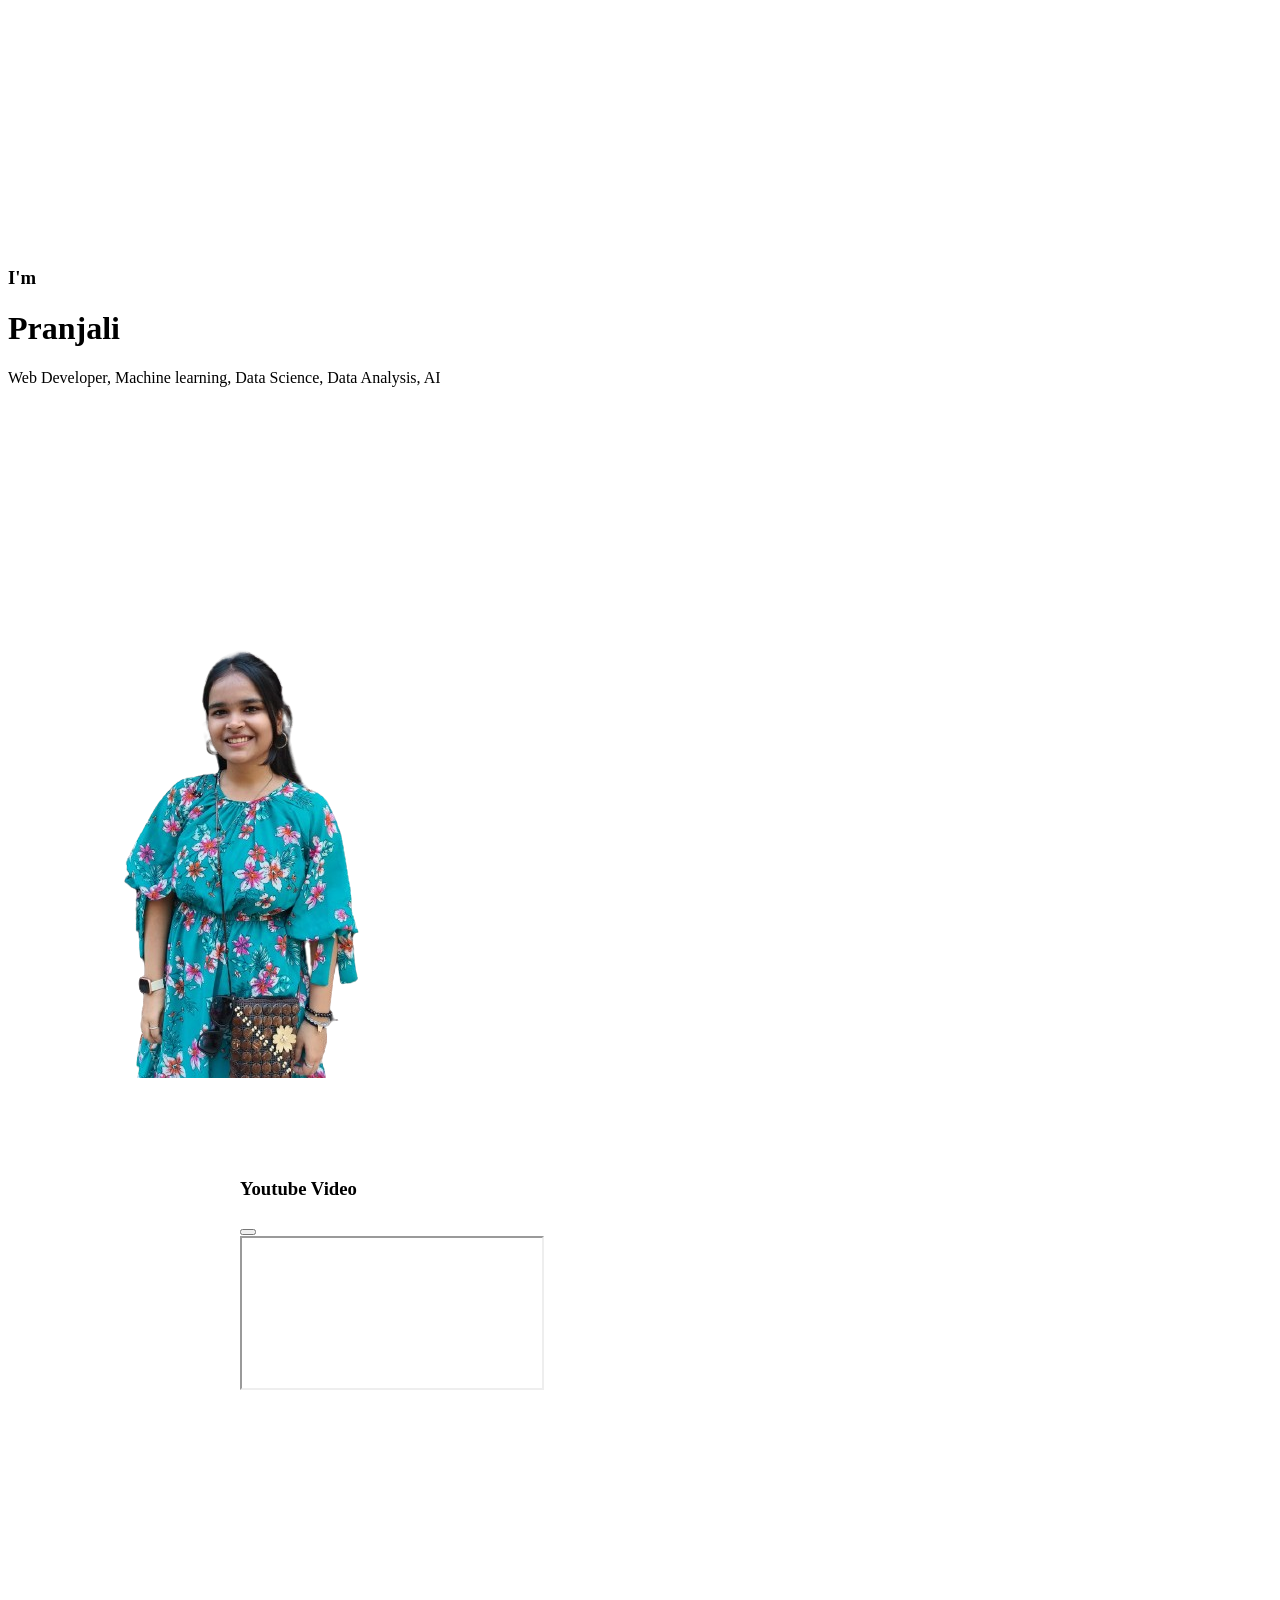
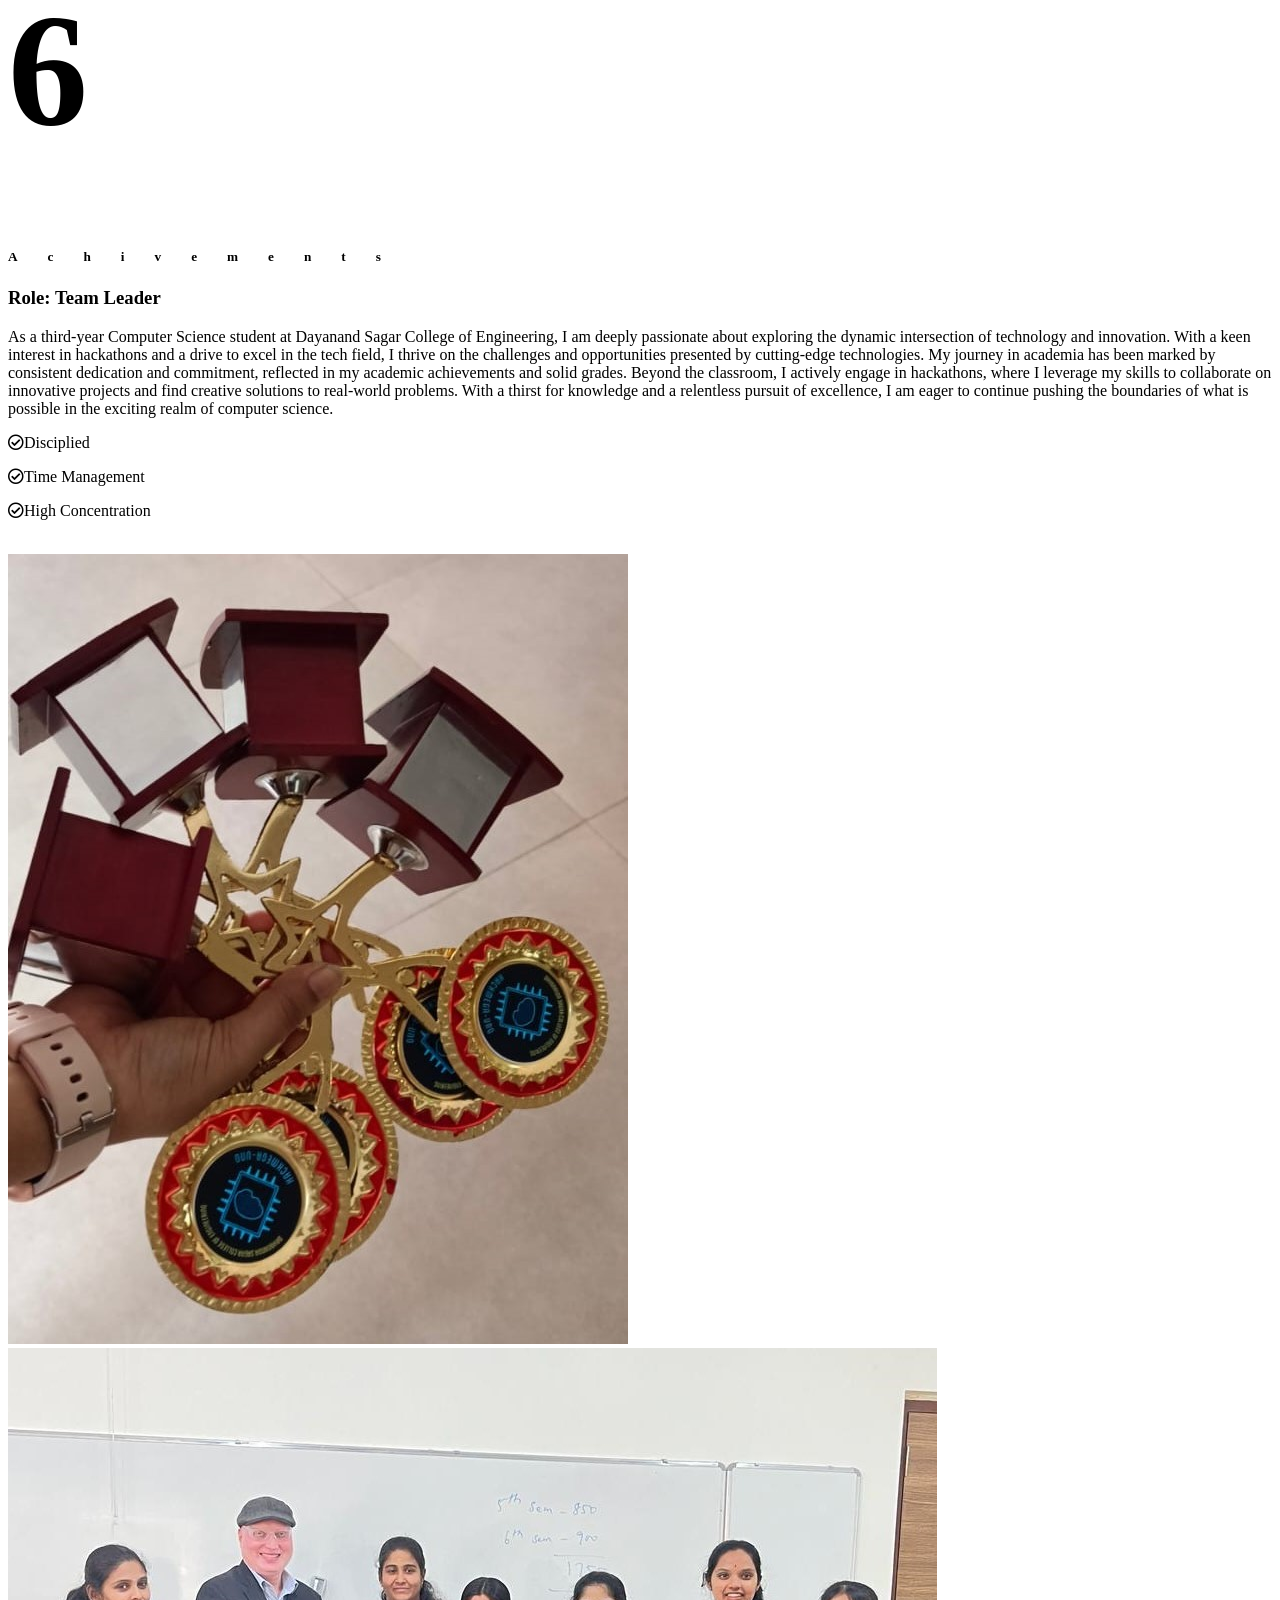
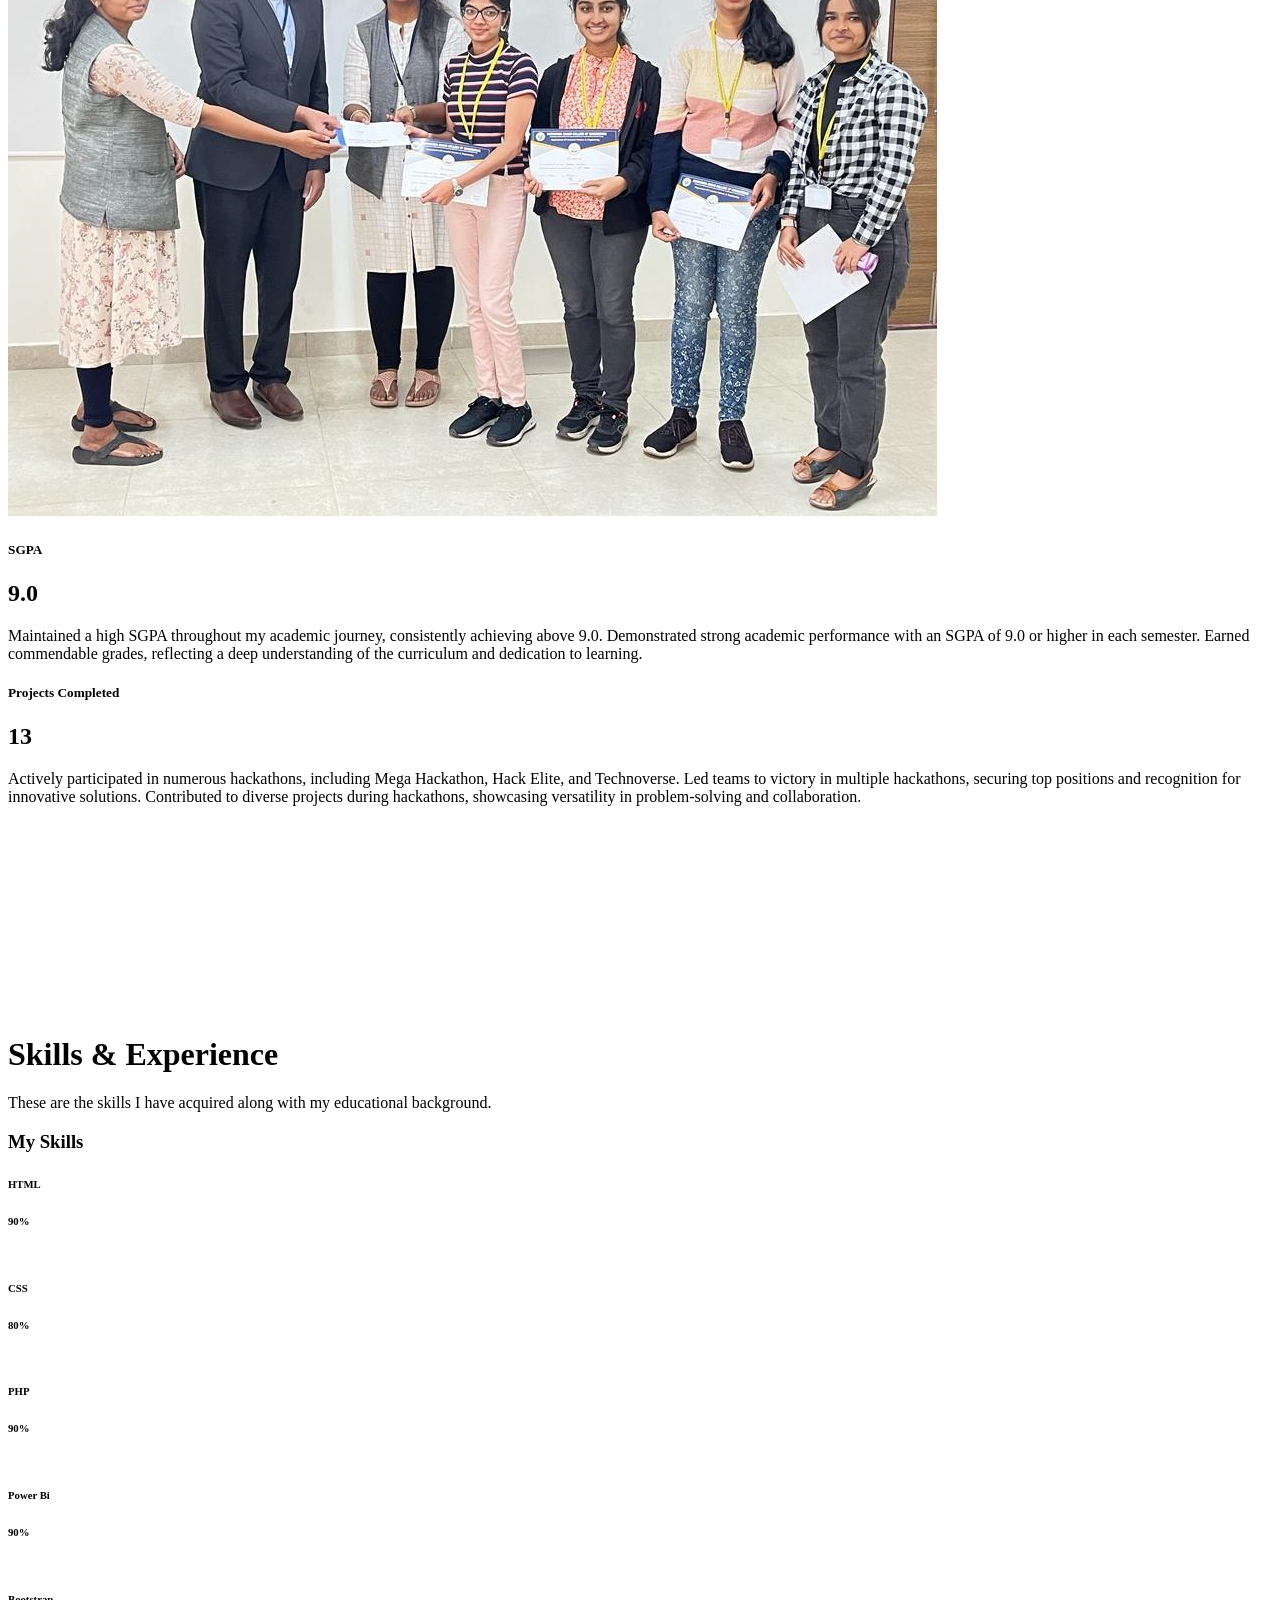
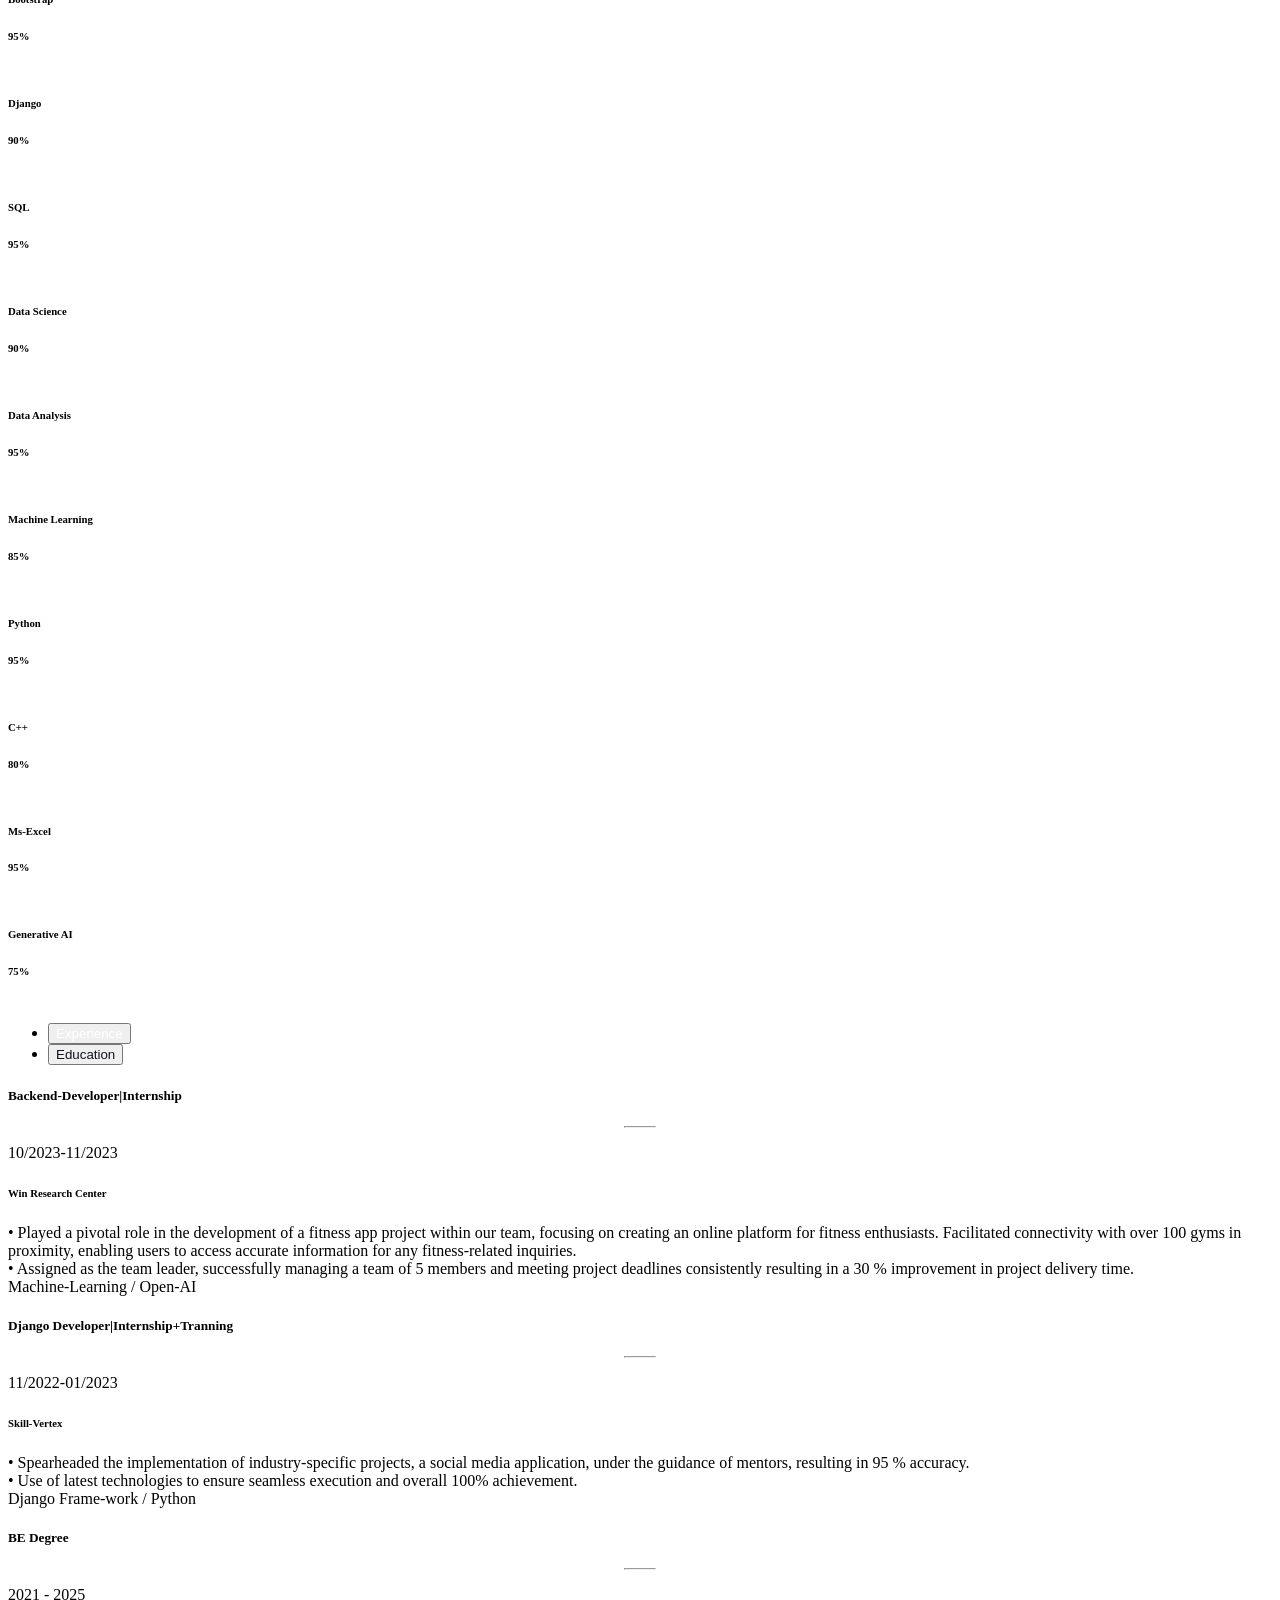
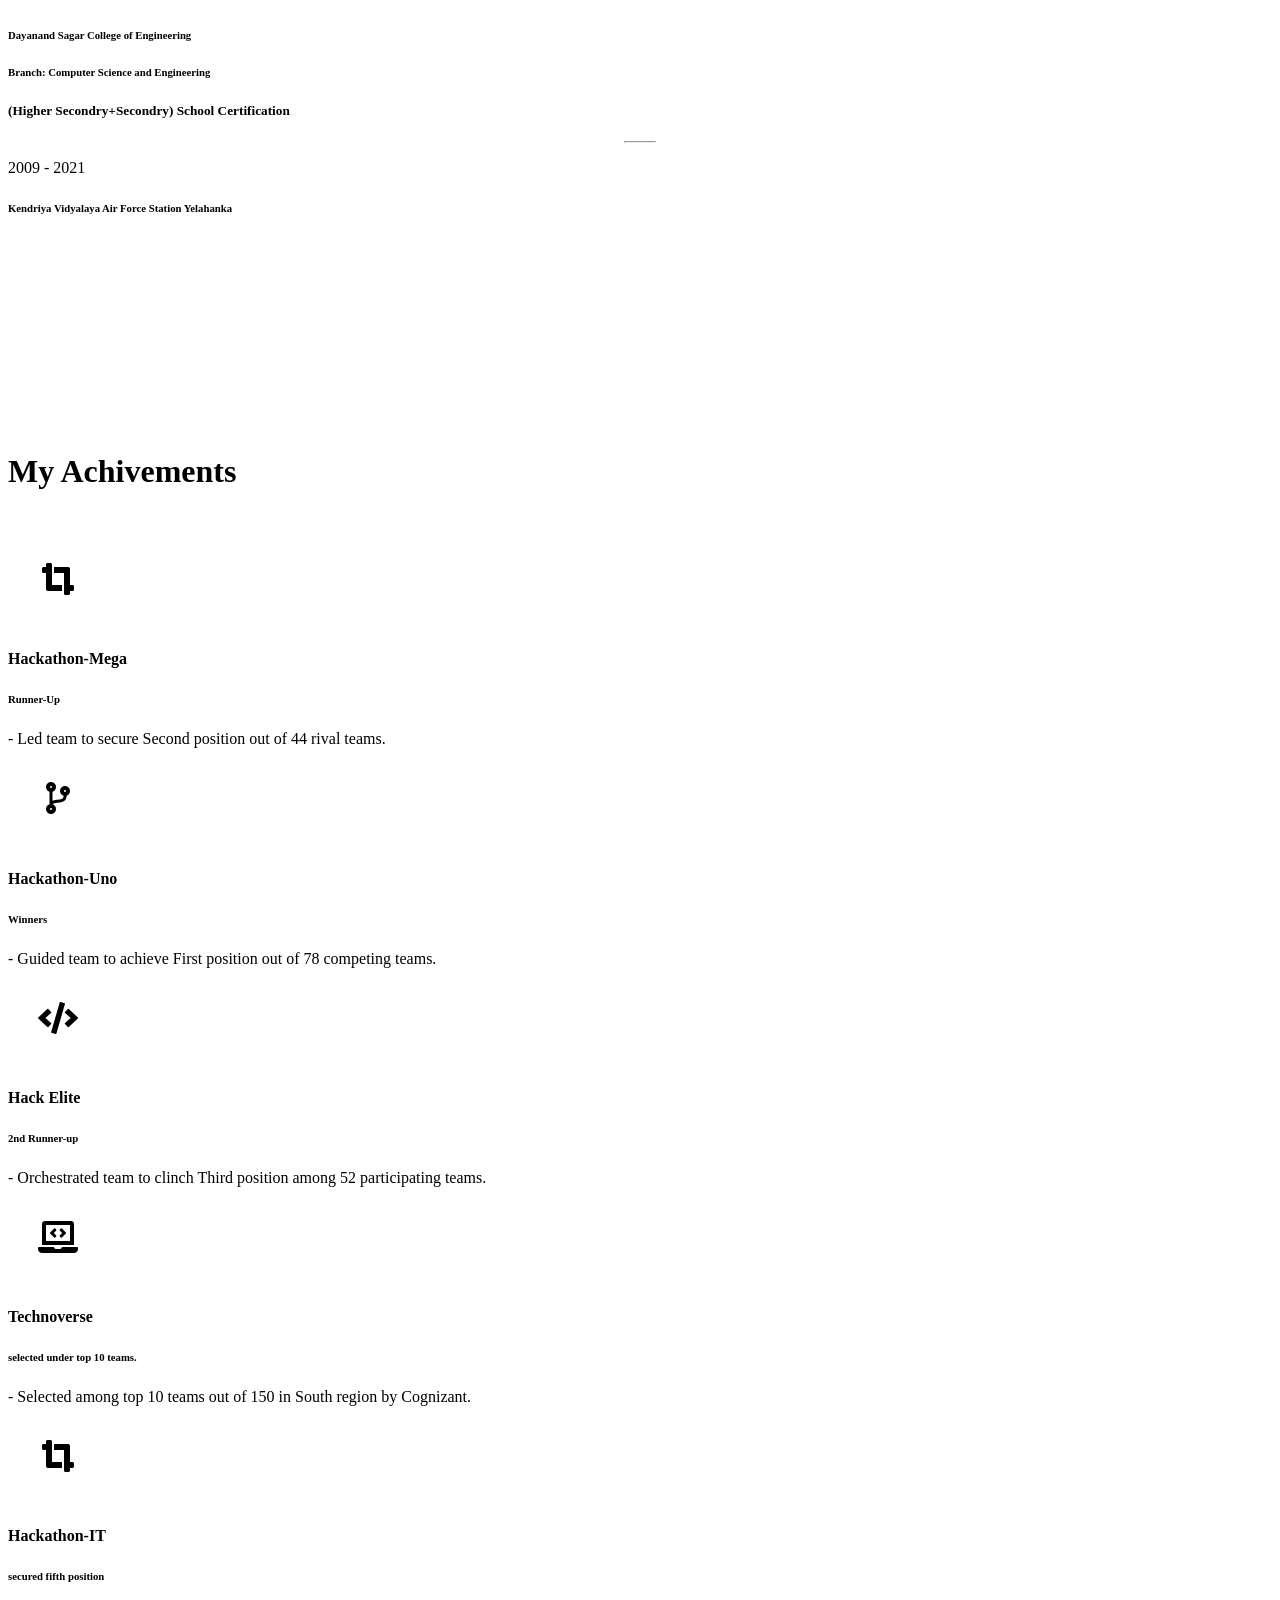
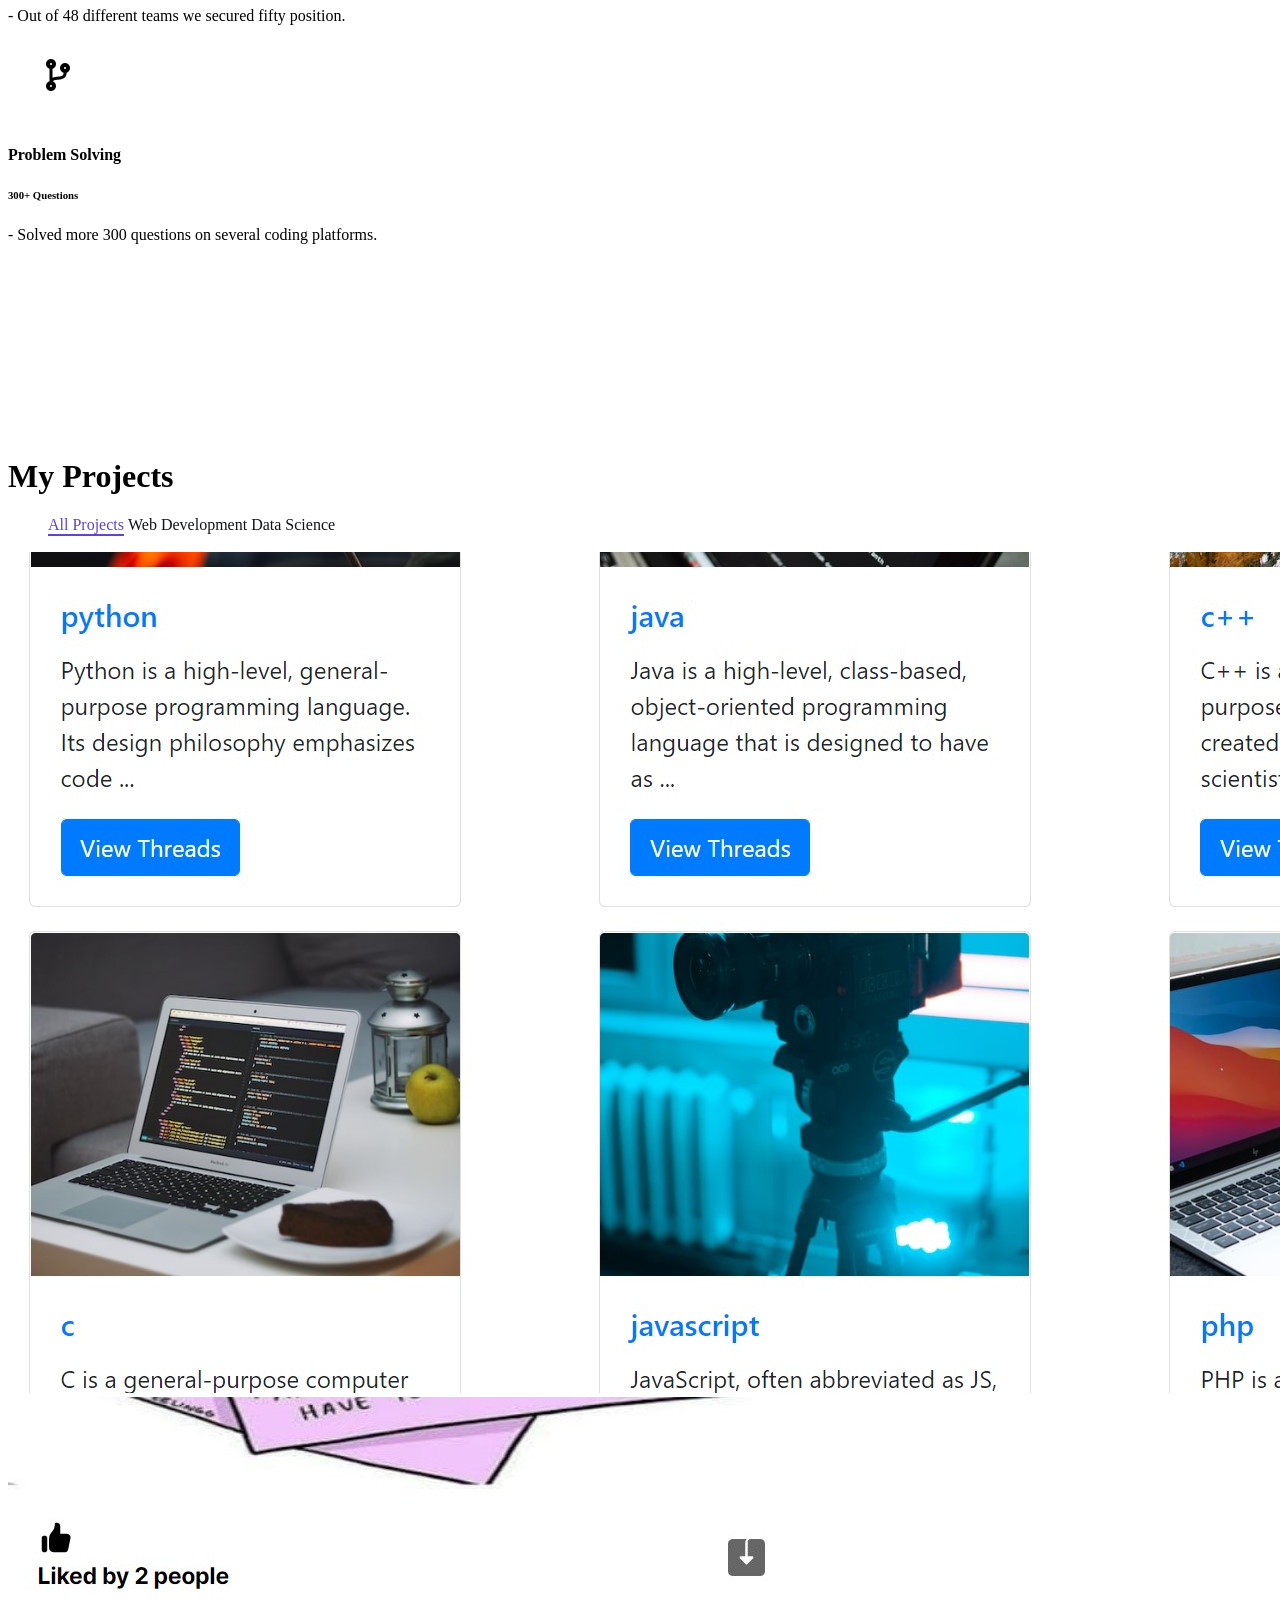
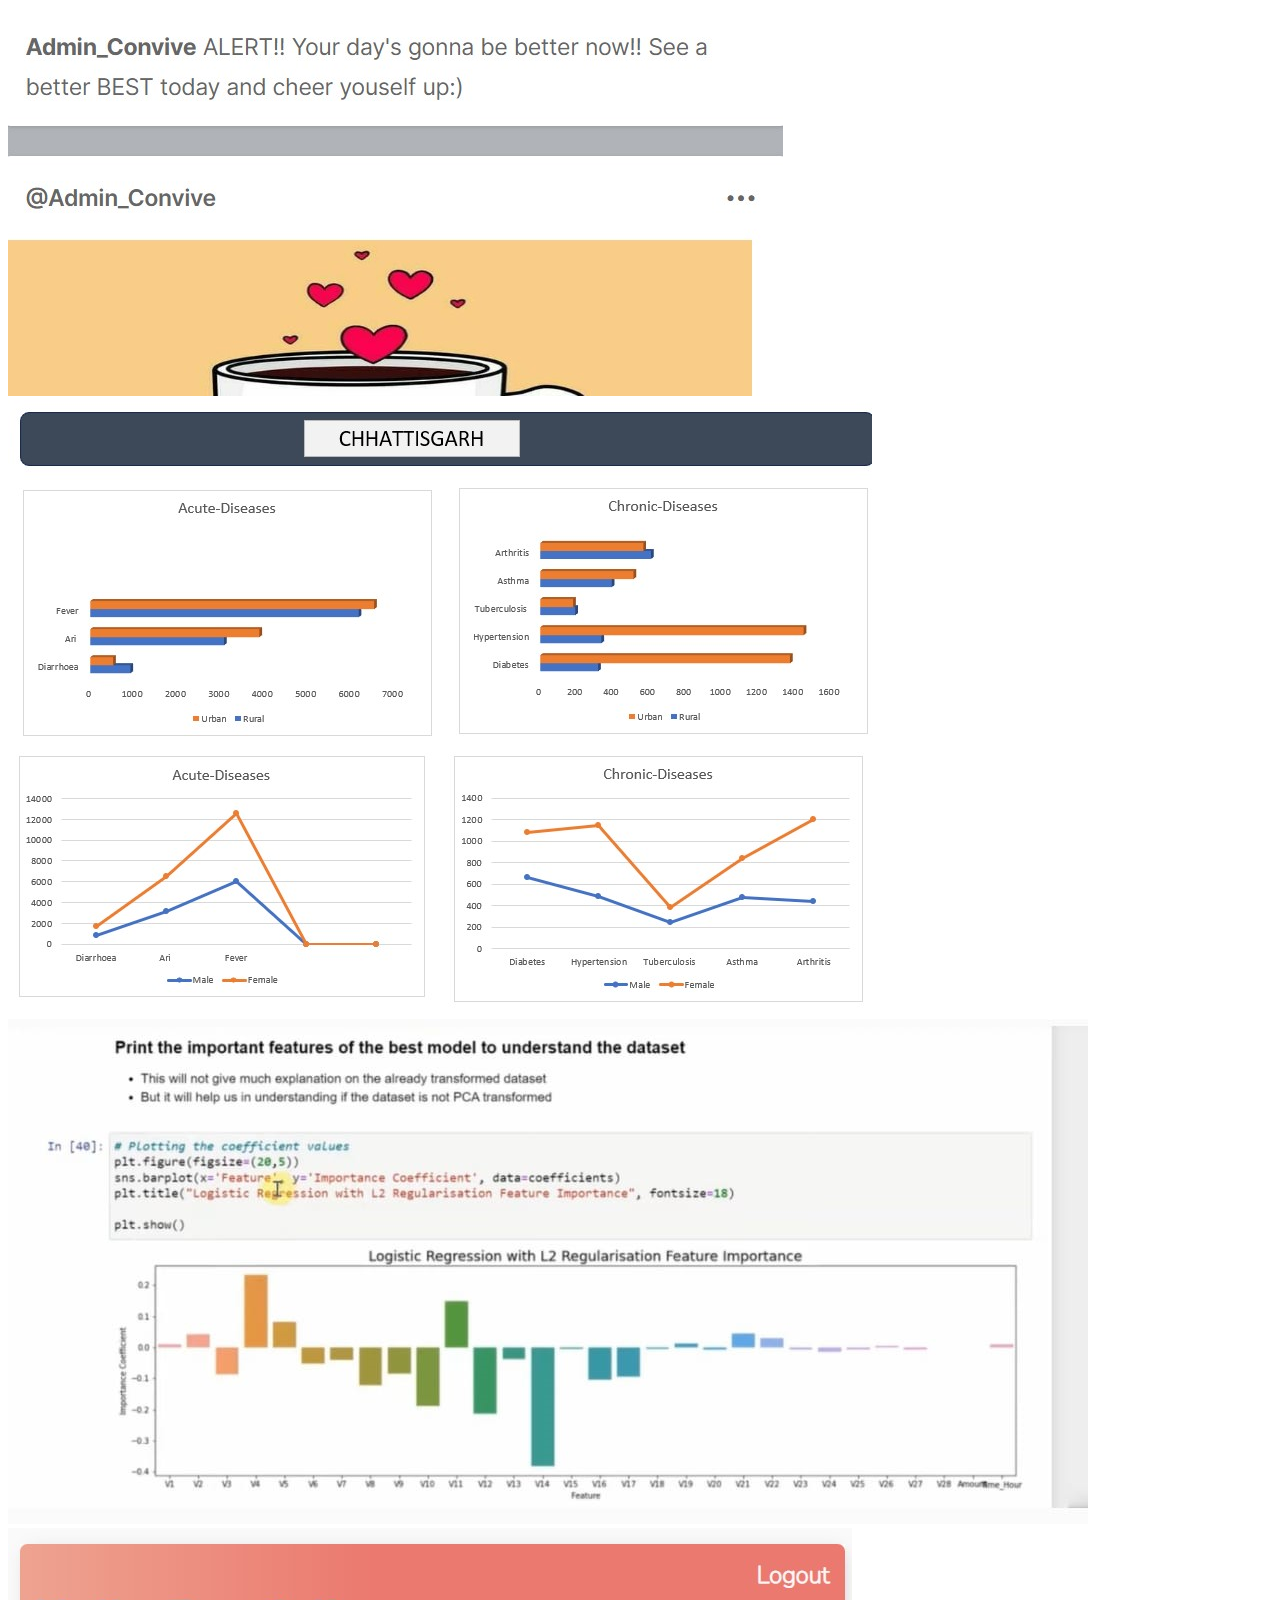
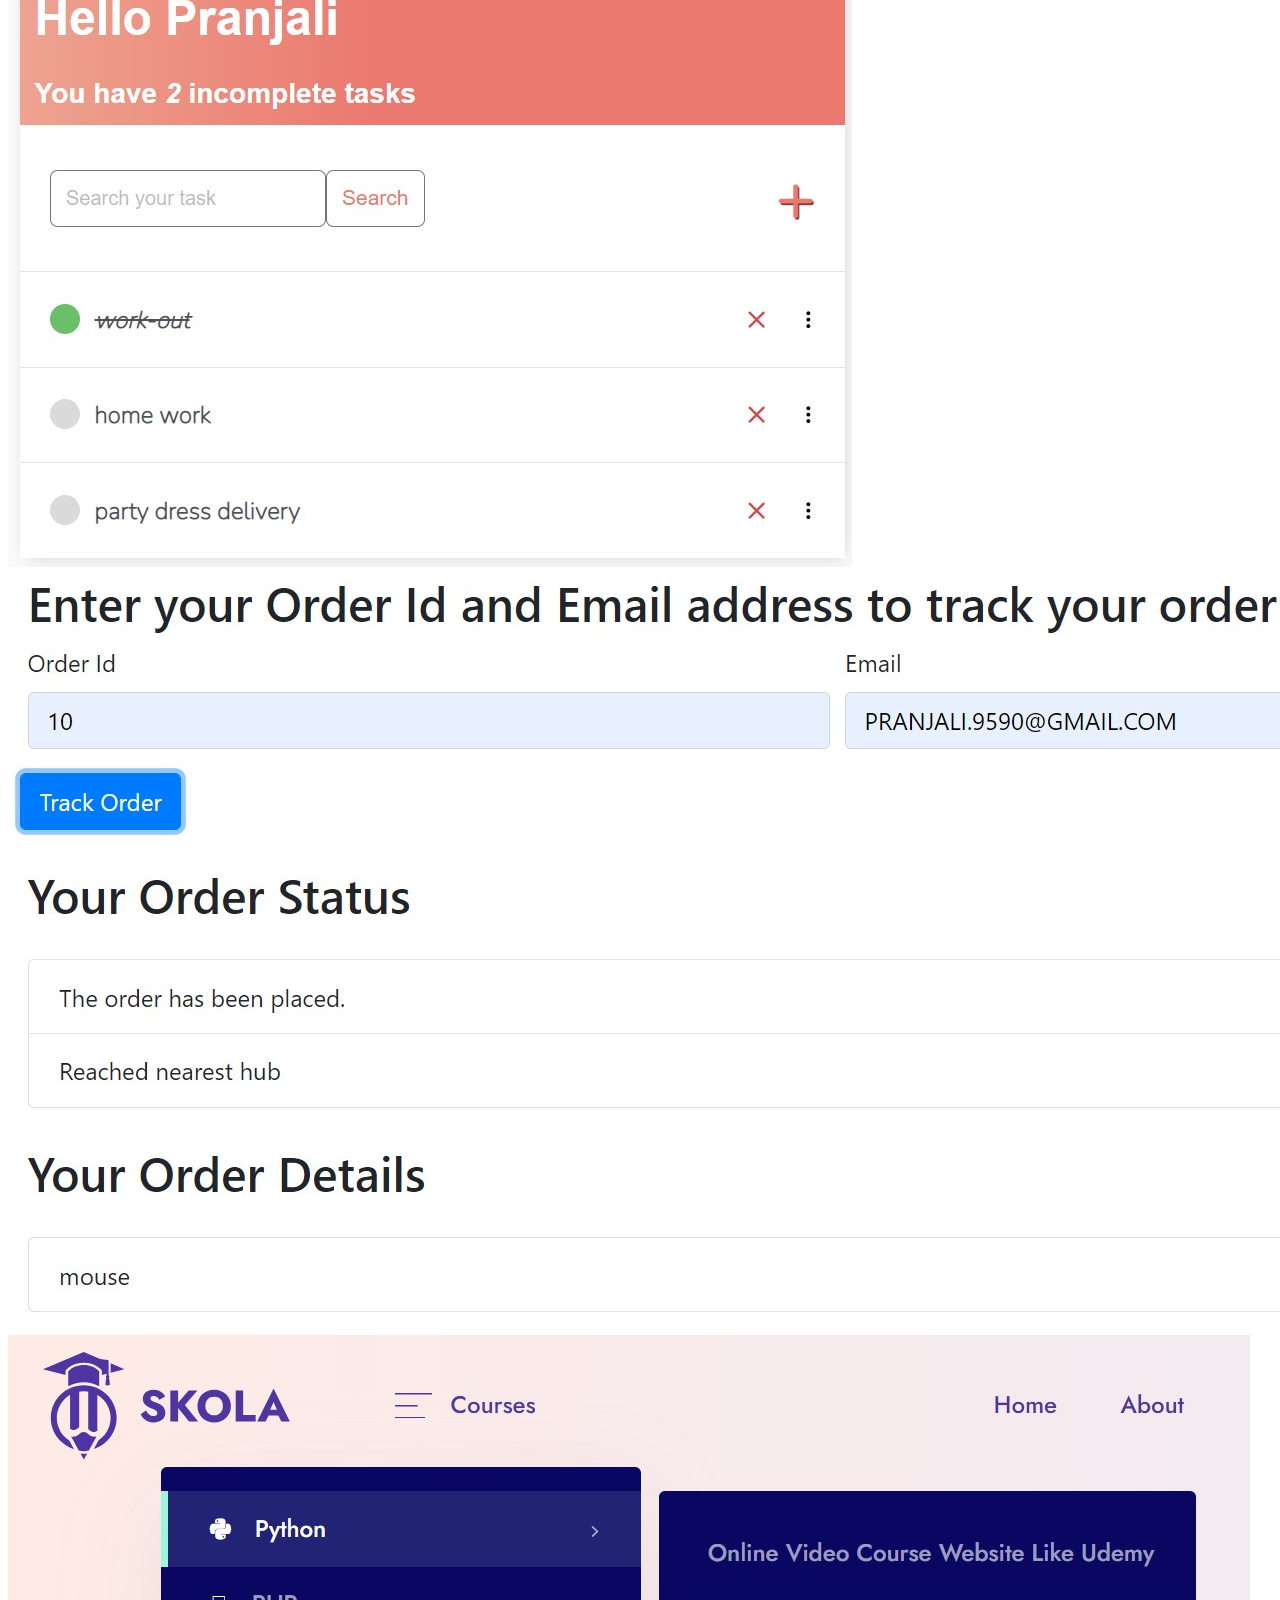
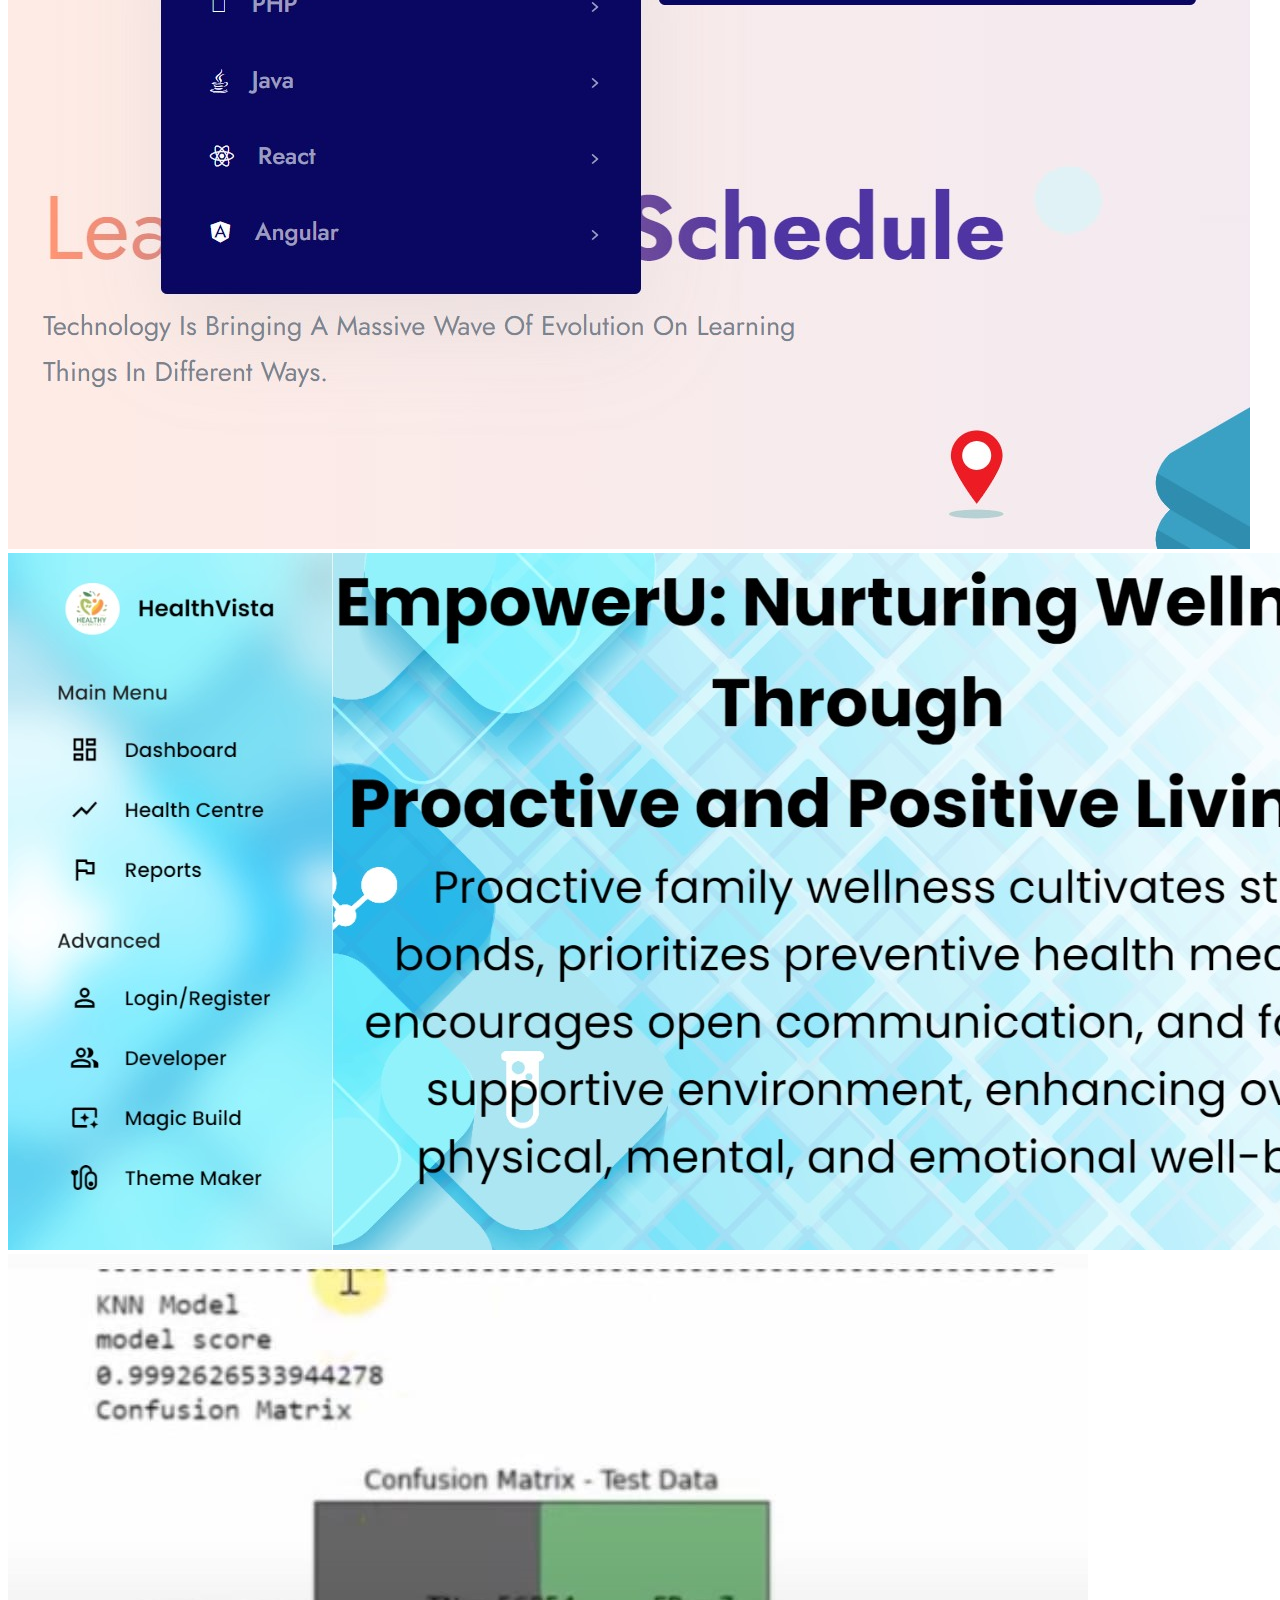
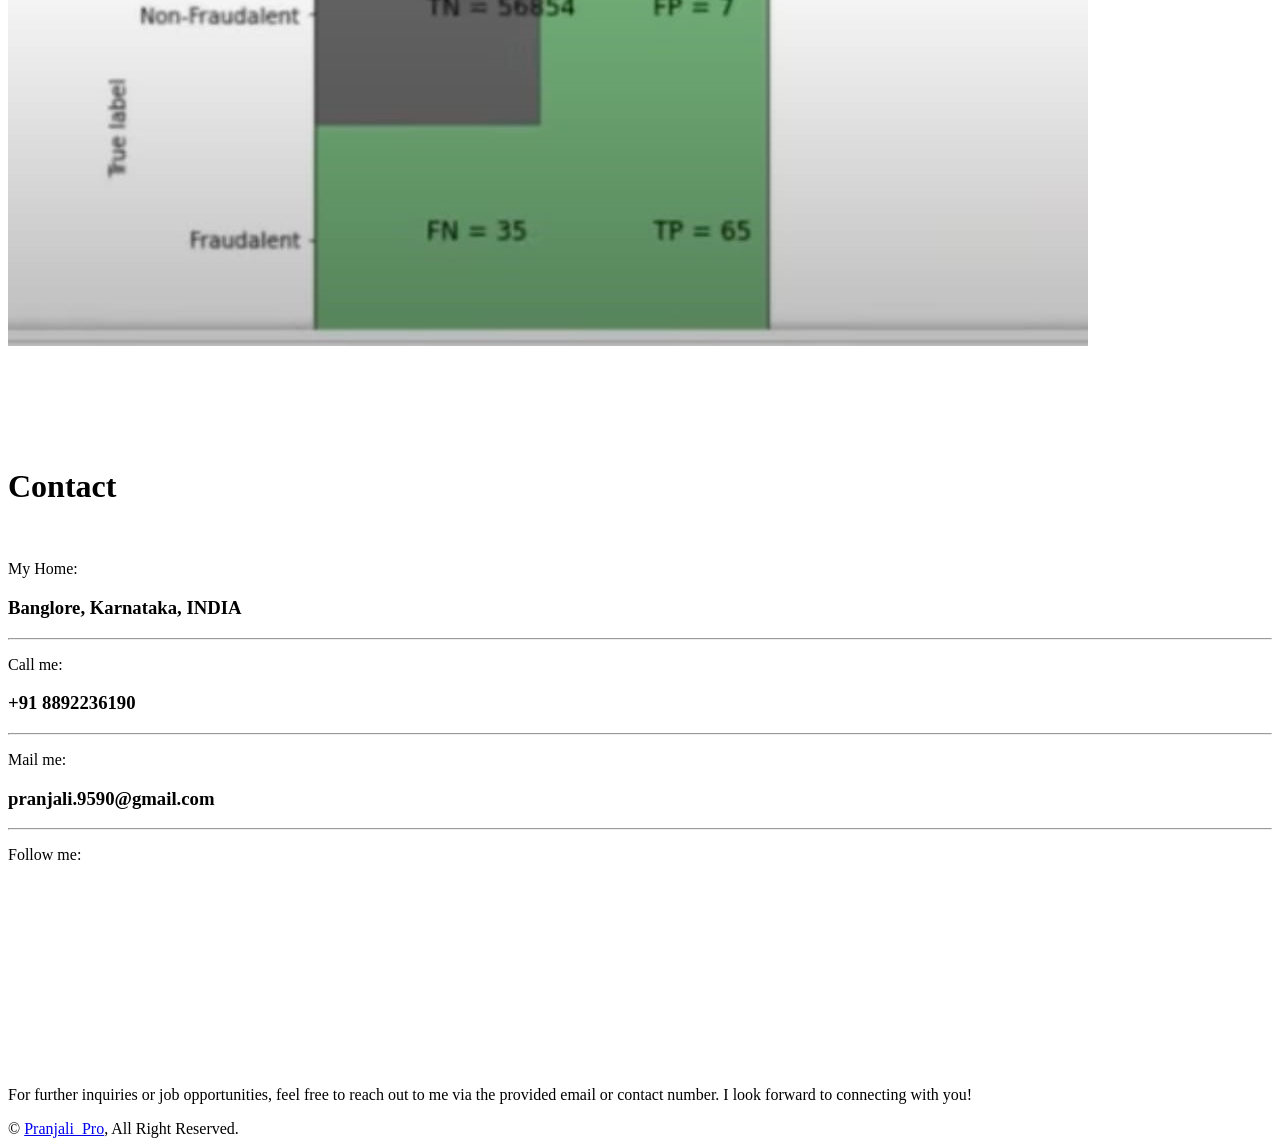
==== commit 5113df3a: "Update index.html" ====
--- a/index.html
+++ b/index.html
@@ -578,7 +578,7 @@
                     <h3 class="fw-bold">Banglore, Karnataka, INDIA</h3>
                     <hr class="w-100">
                     <p class="mb-2">Call me:</p>
-                    <h3 class="fw-bold">+91 8892 36190</h3>
+                    <h3 class="fw-bold">+91 8892236190</h3>
                     <hr class="w-100">
                     <p class="mb-2">Mail me:</p>
                     <h3 class="fw-bold">pranjali.9590@gmail.com</h3>
@@ -638,4 +638,4 @@
     <script src="js/main.js"></script>
 </body>
 
-</html>+</html>
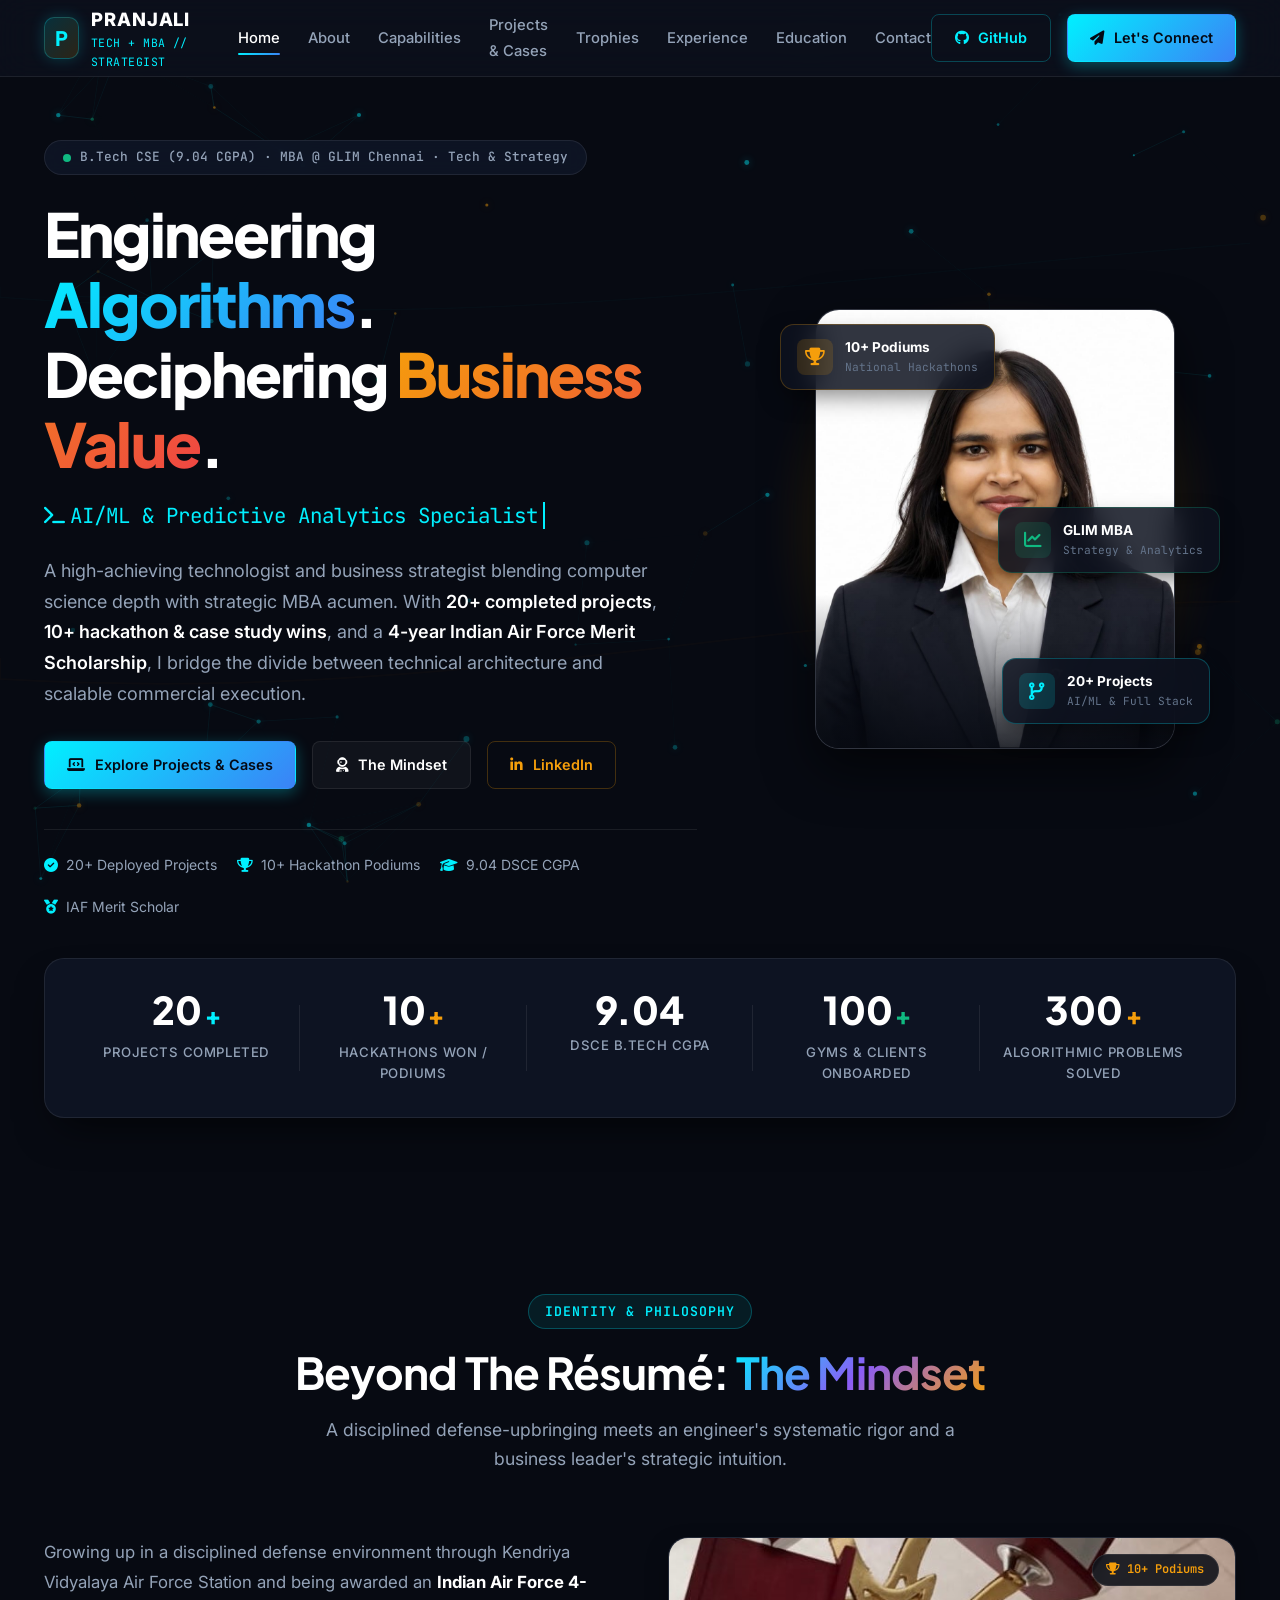
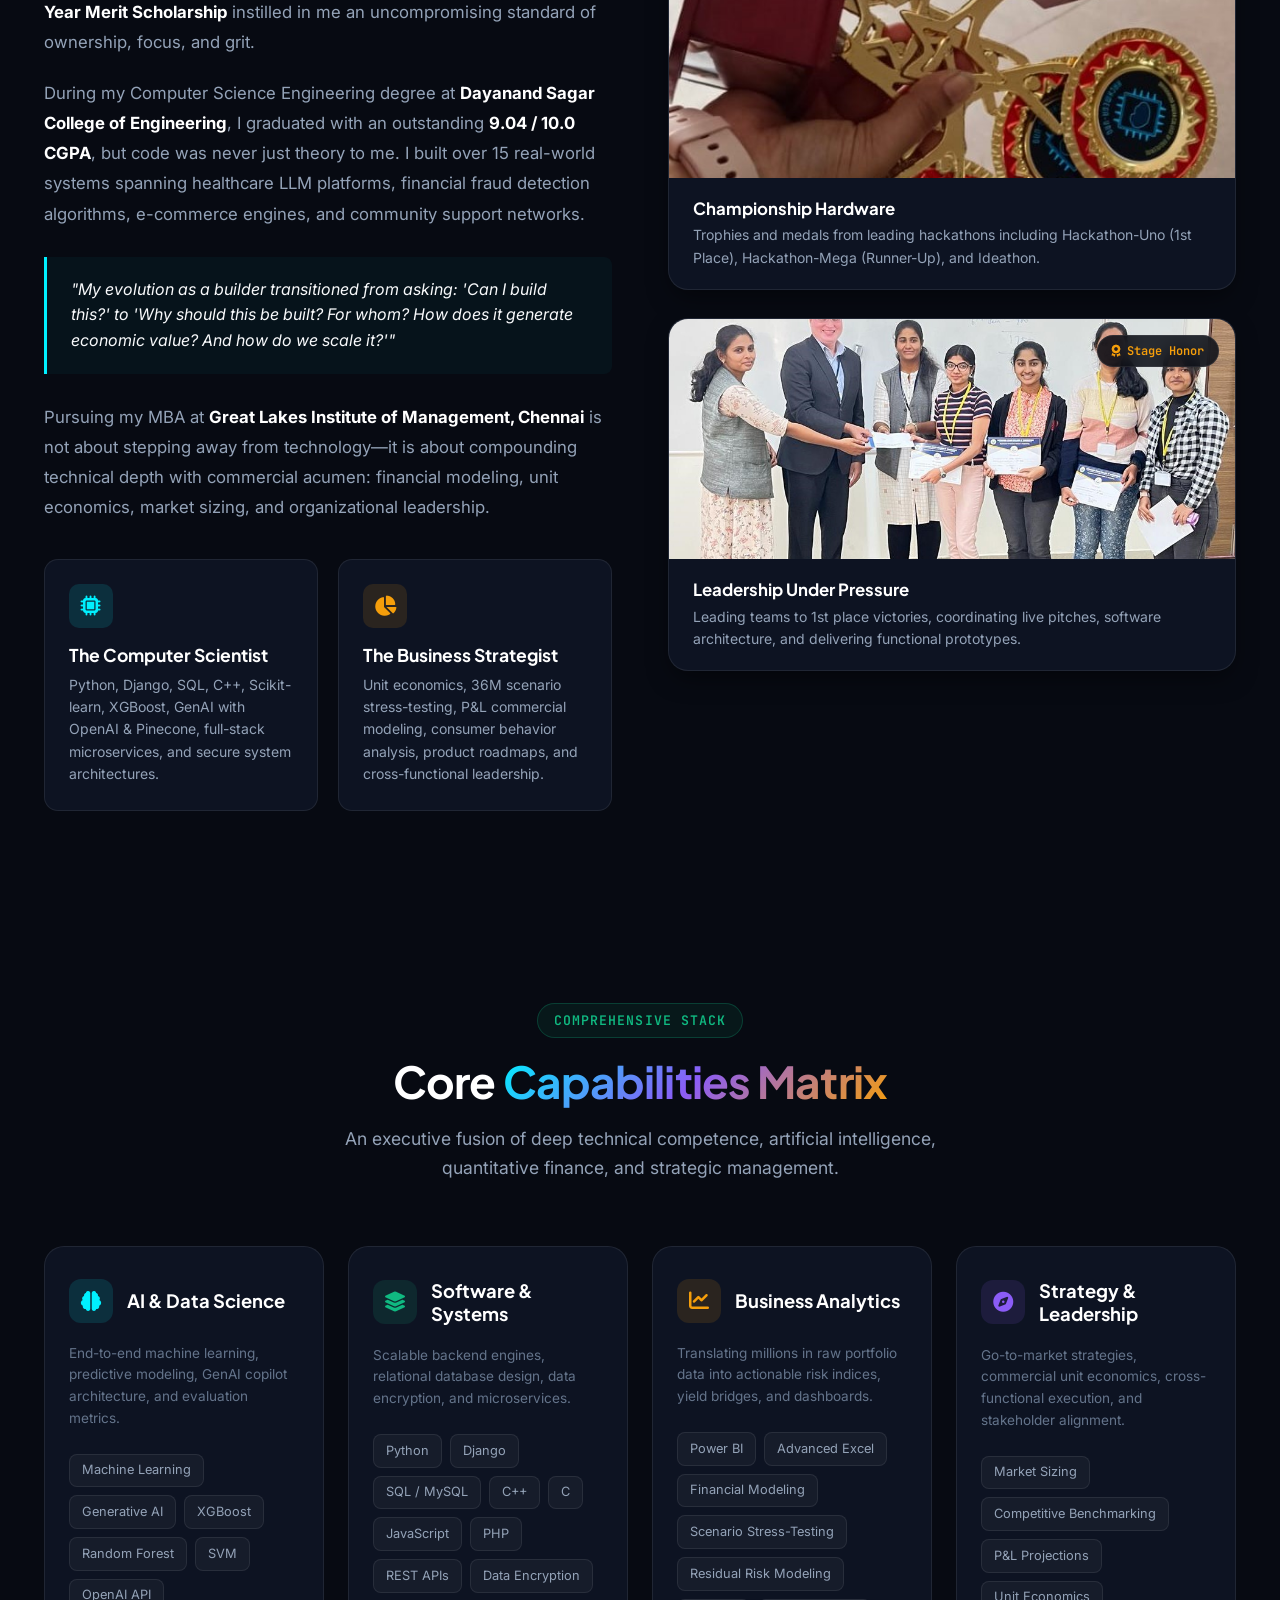
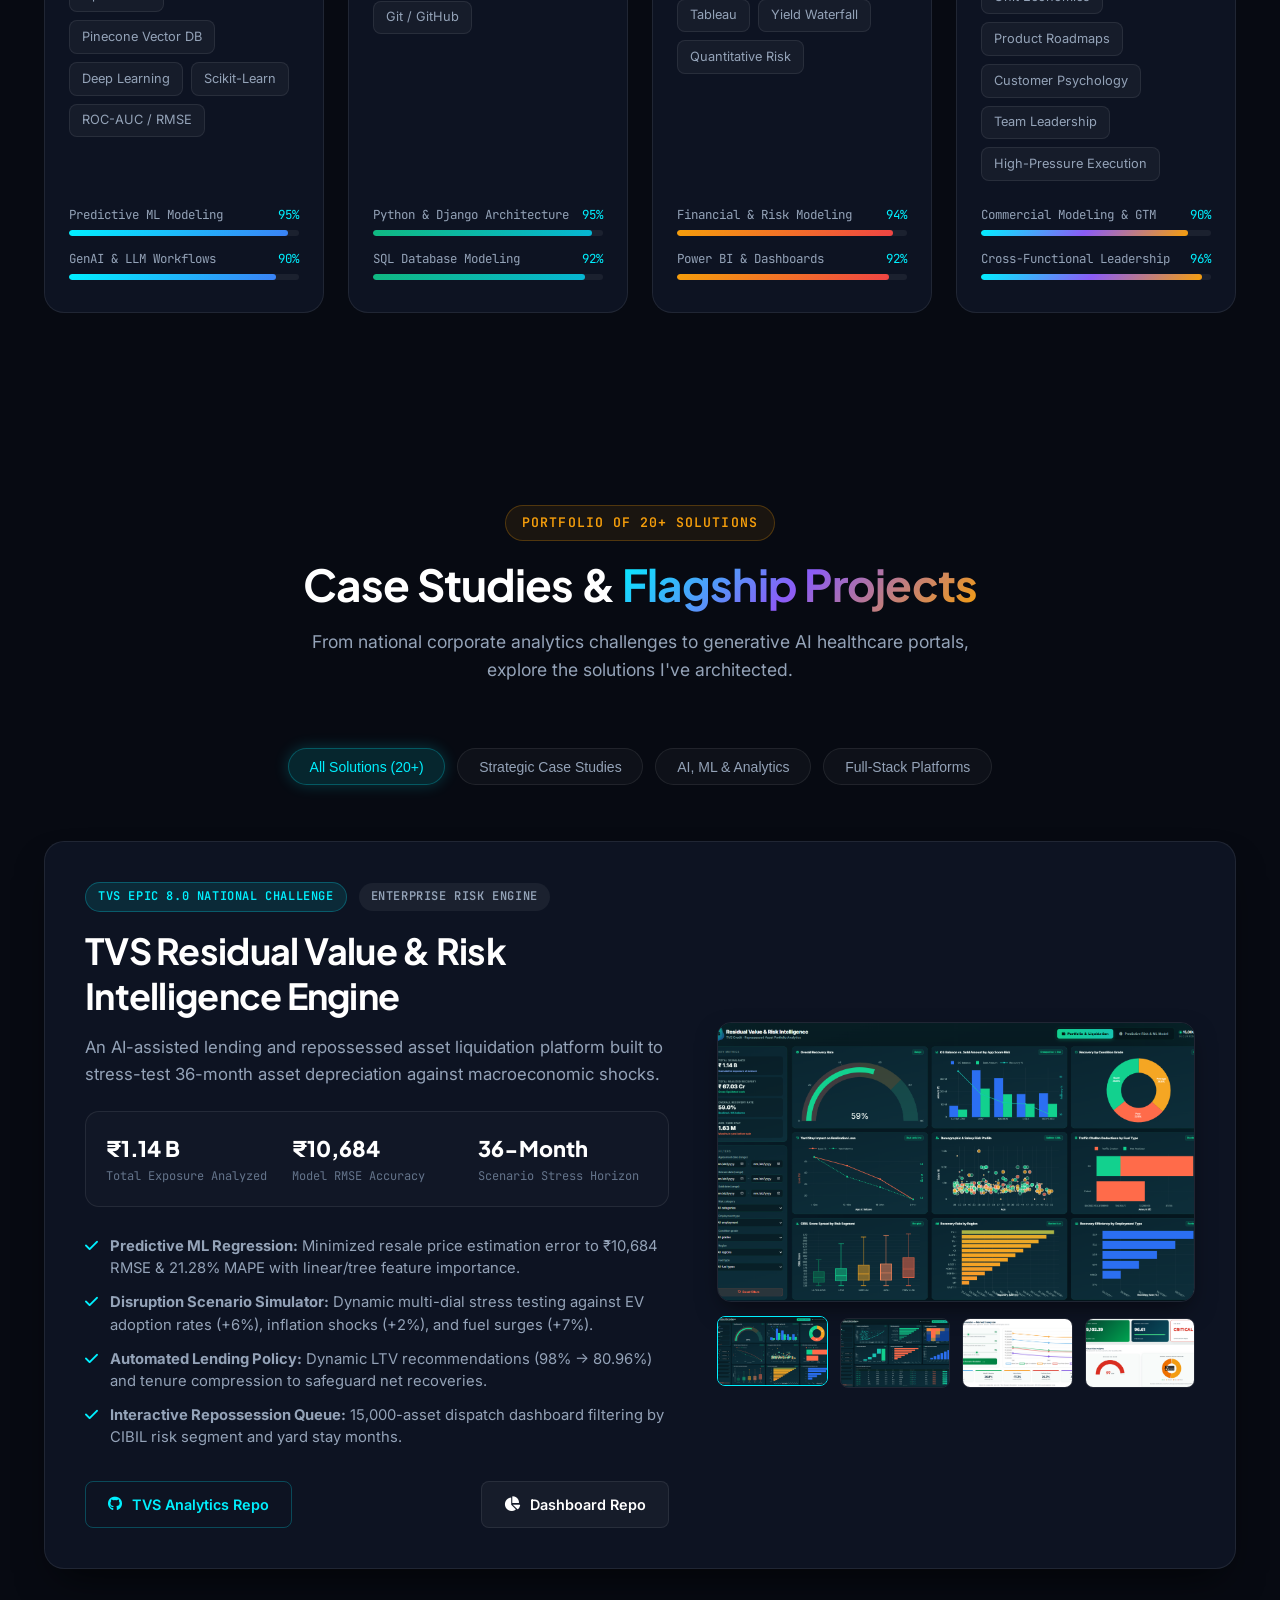
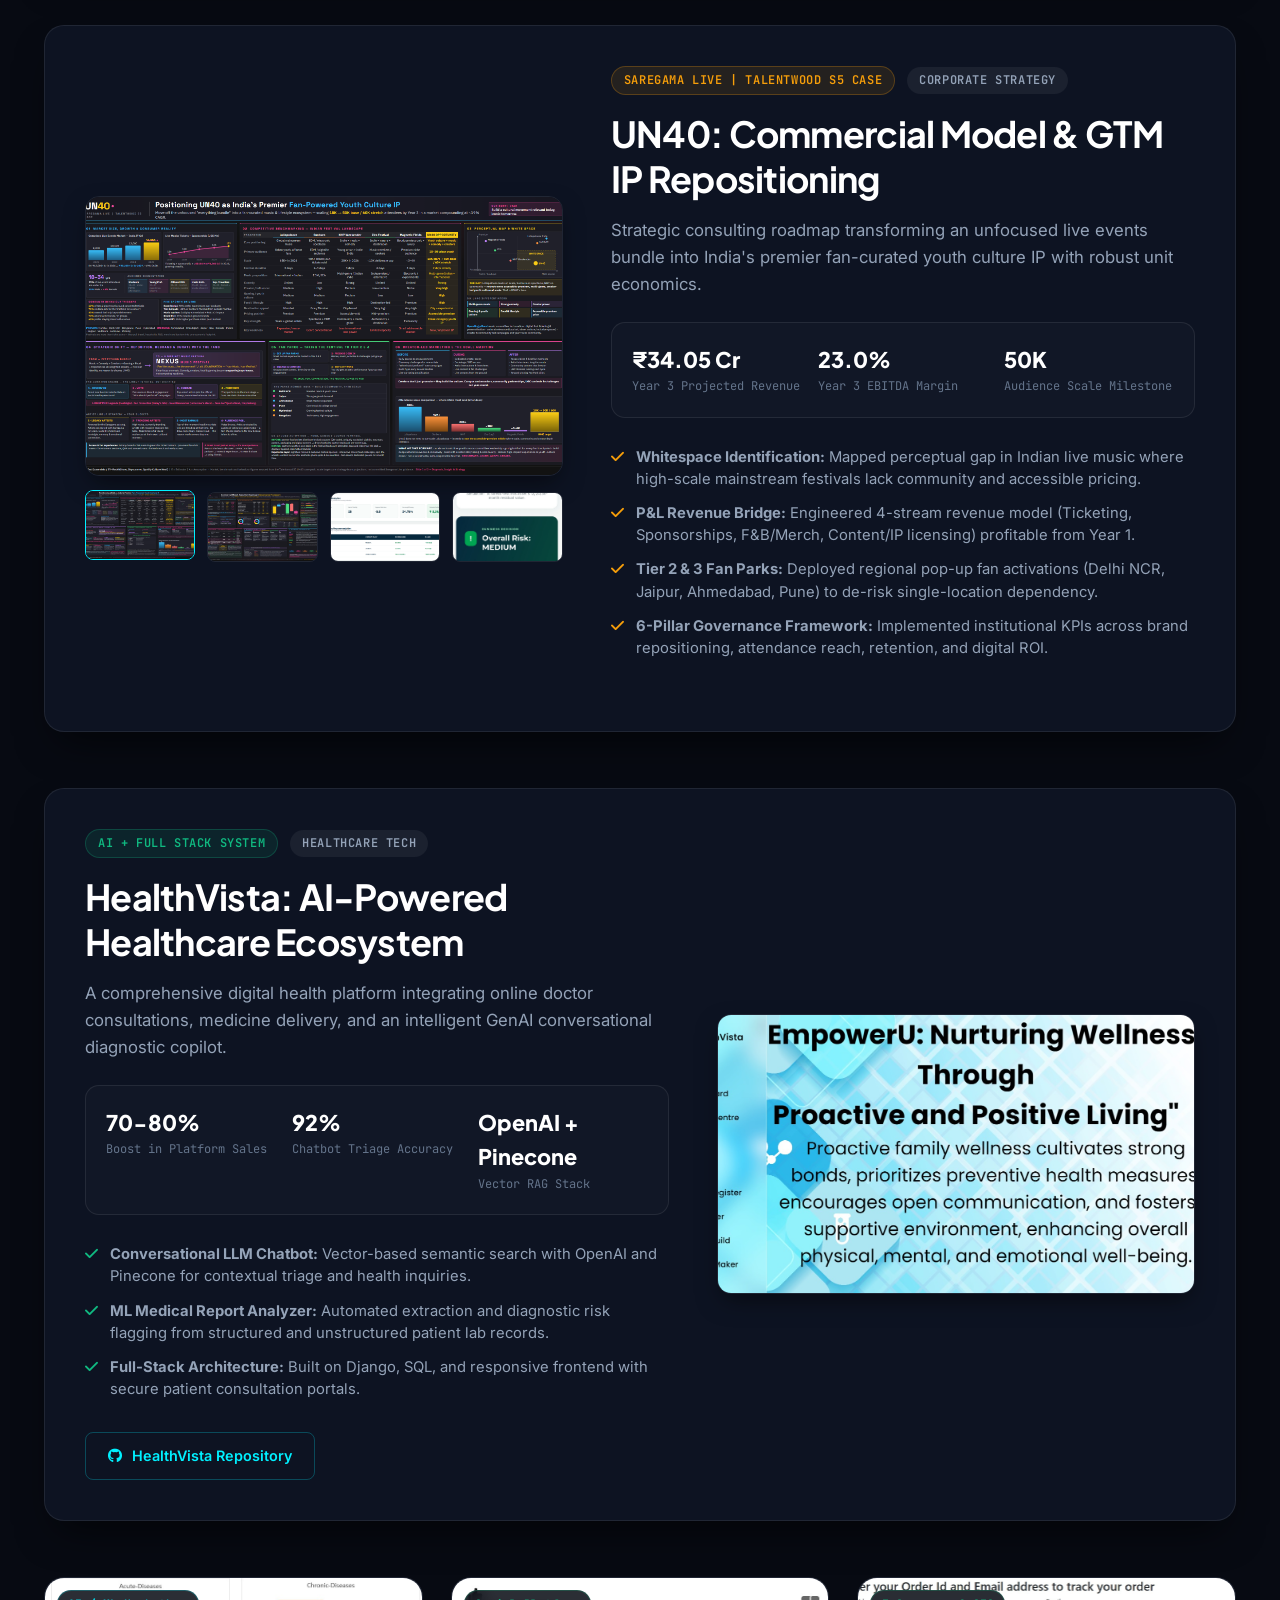
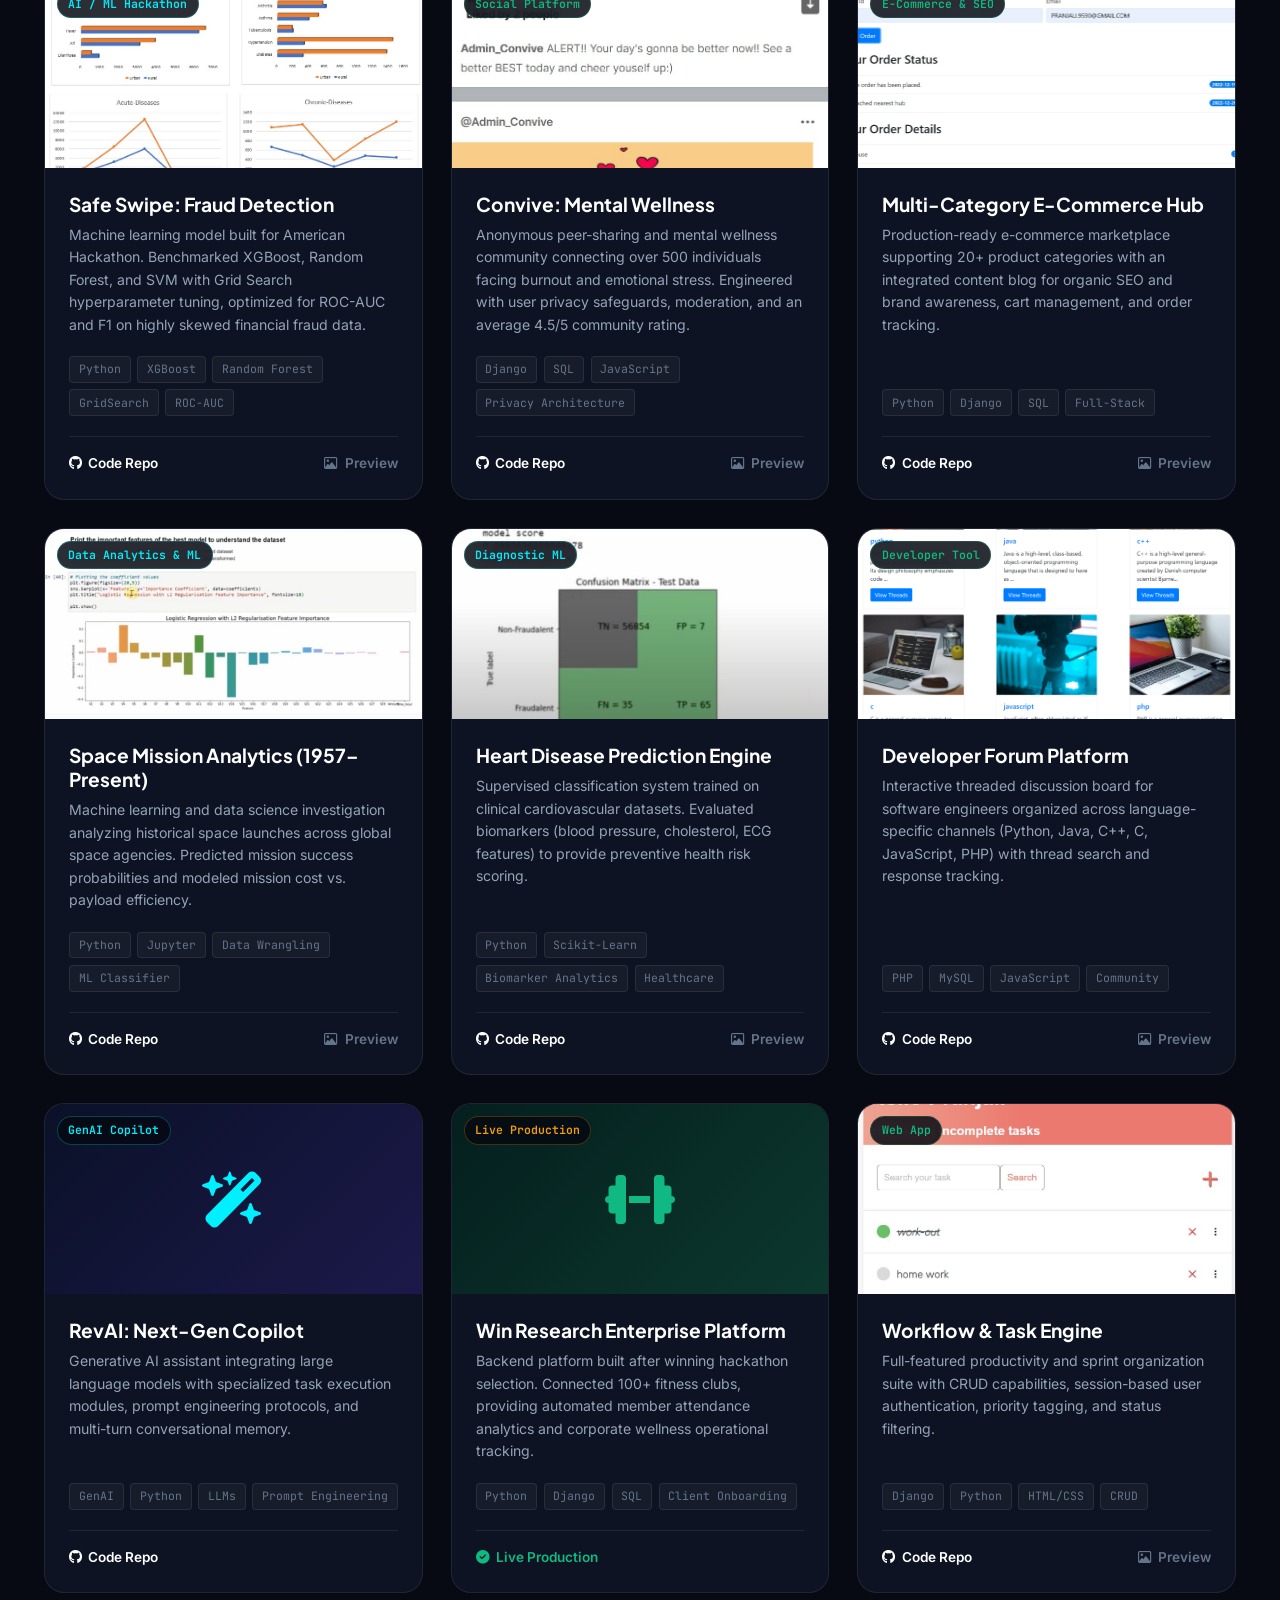
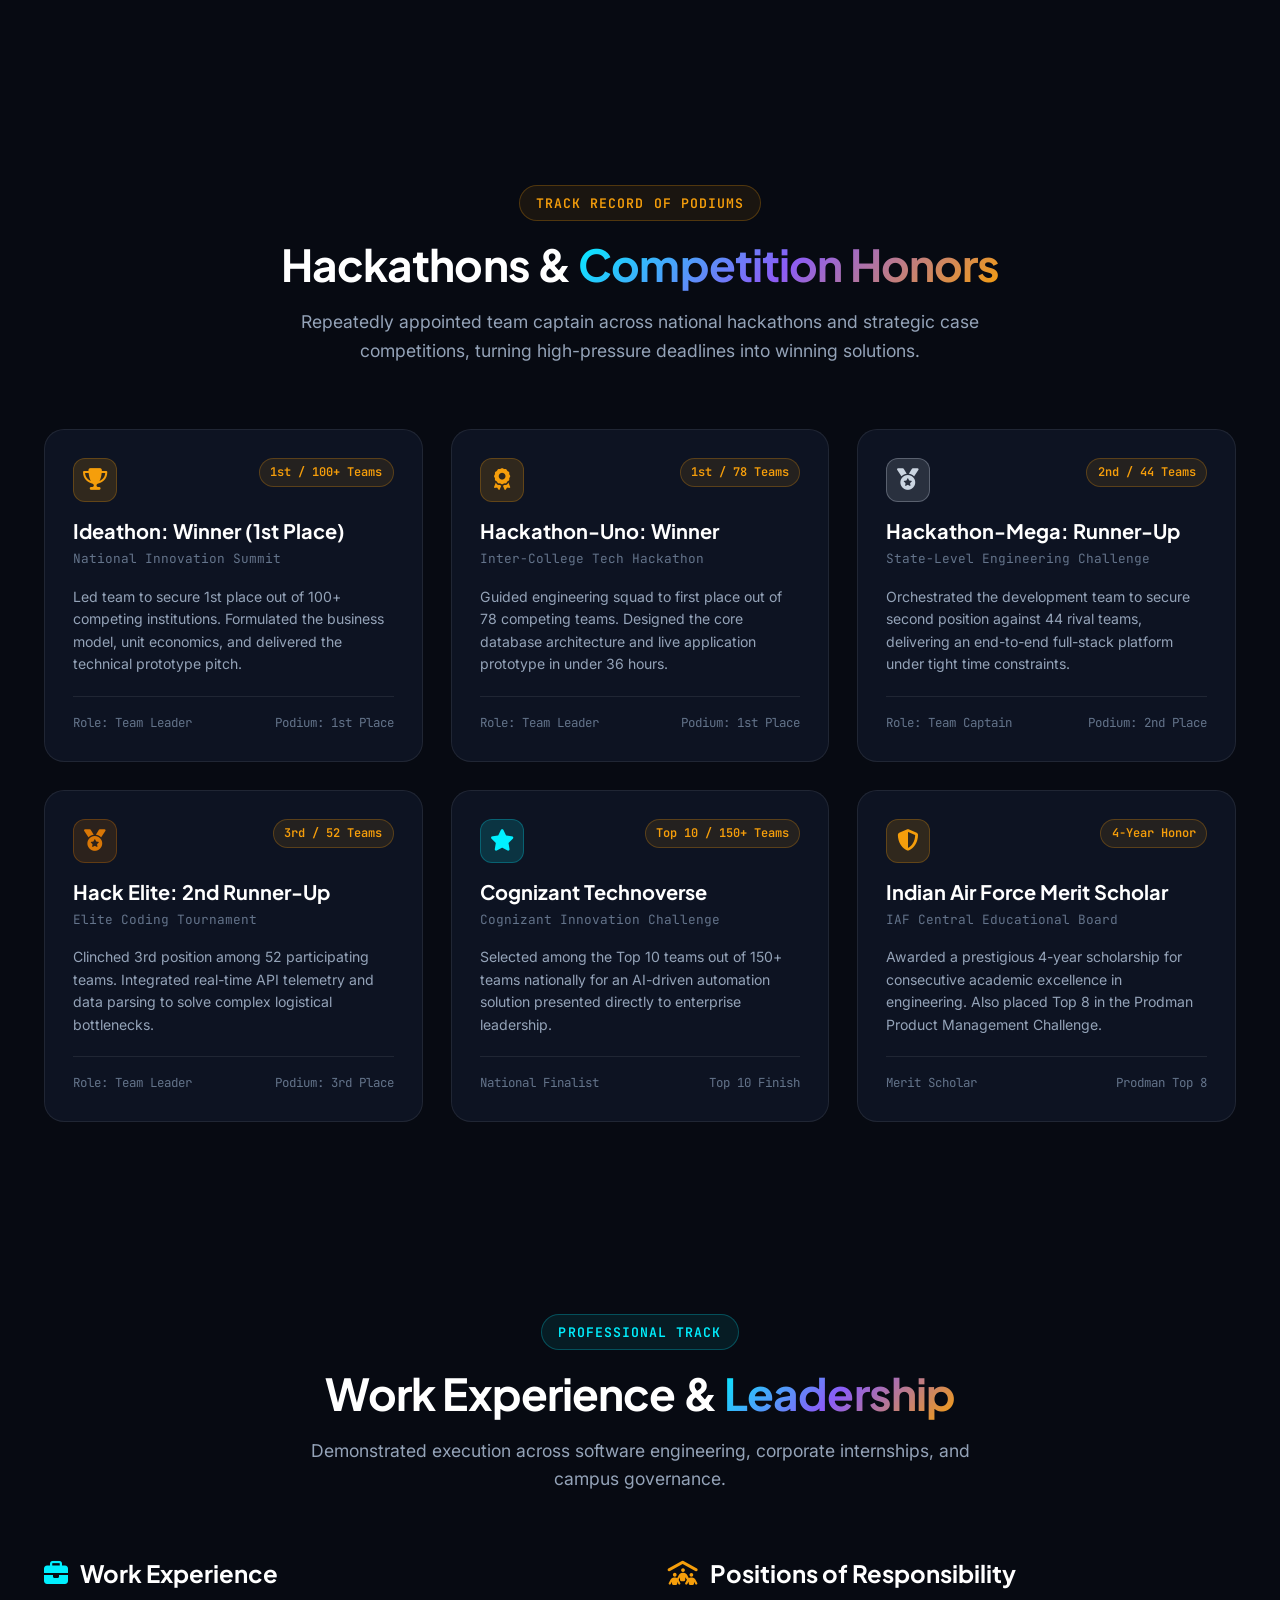
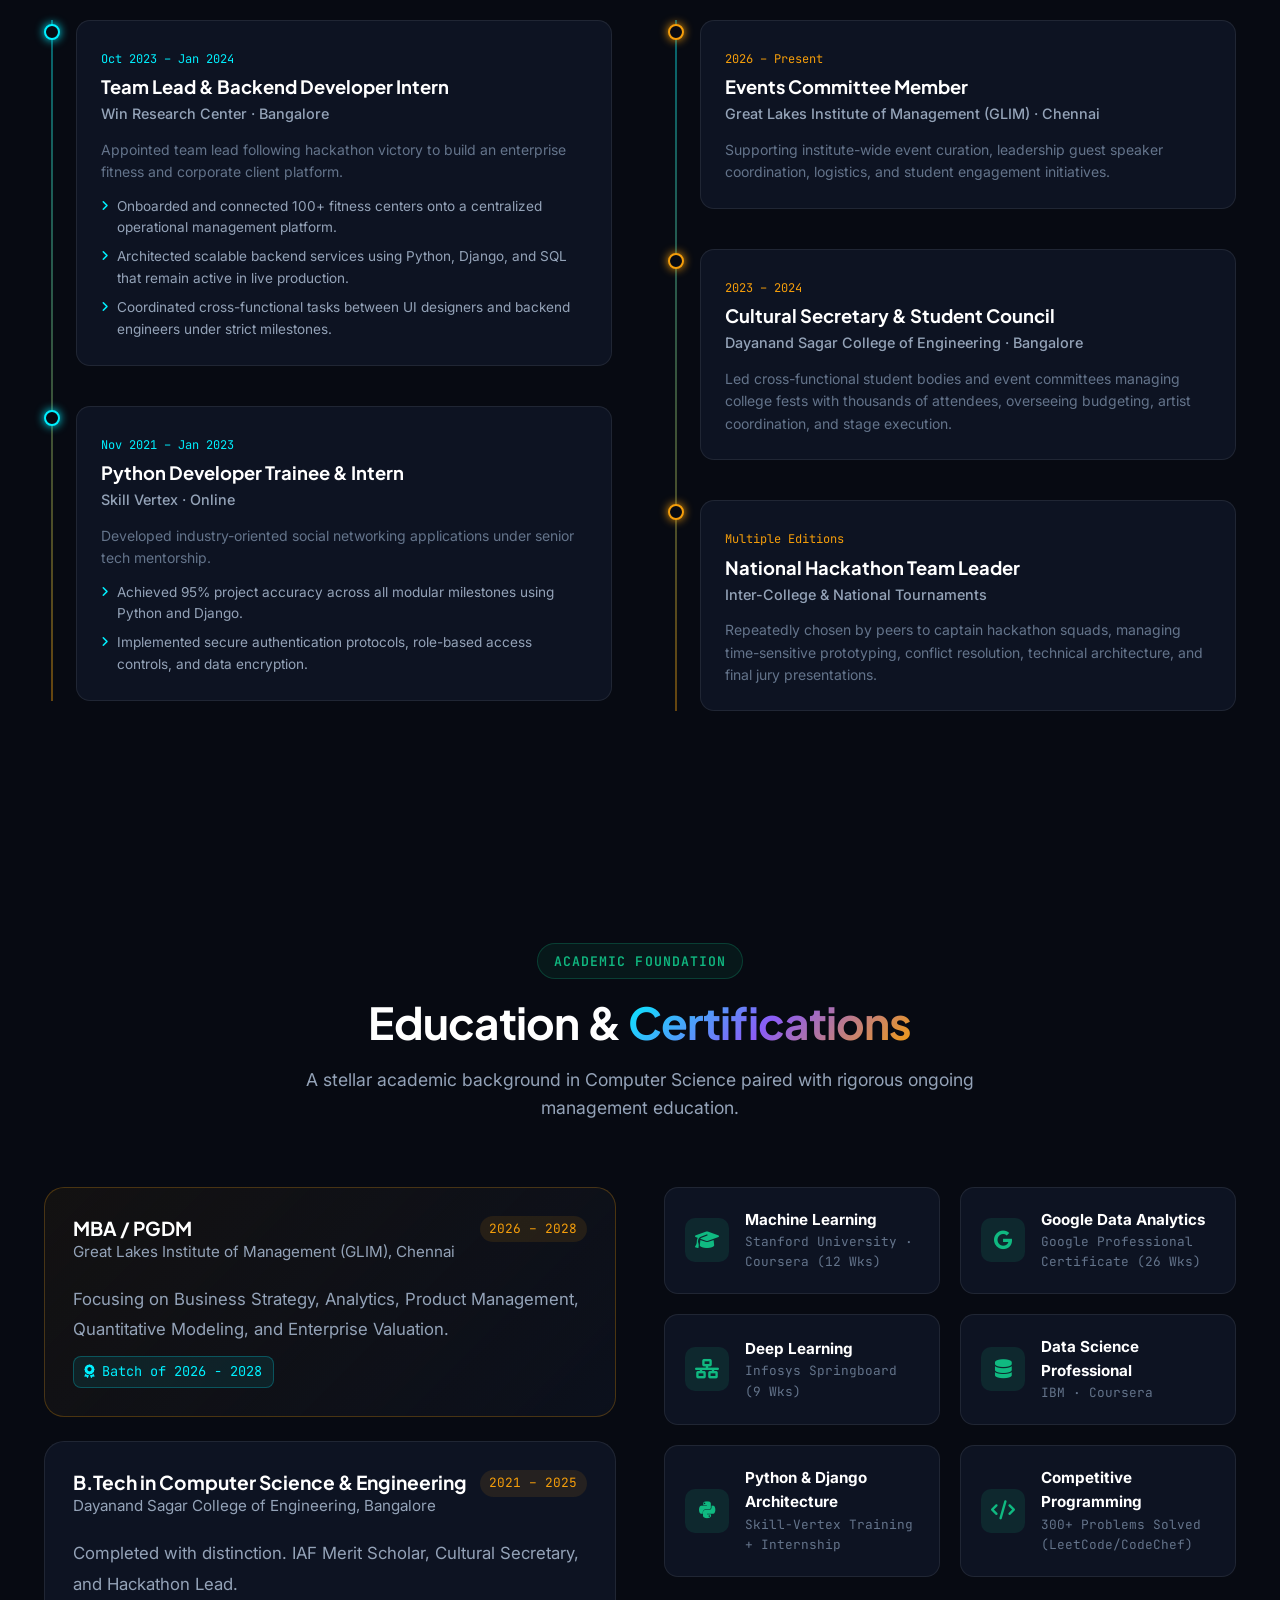
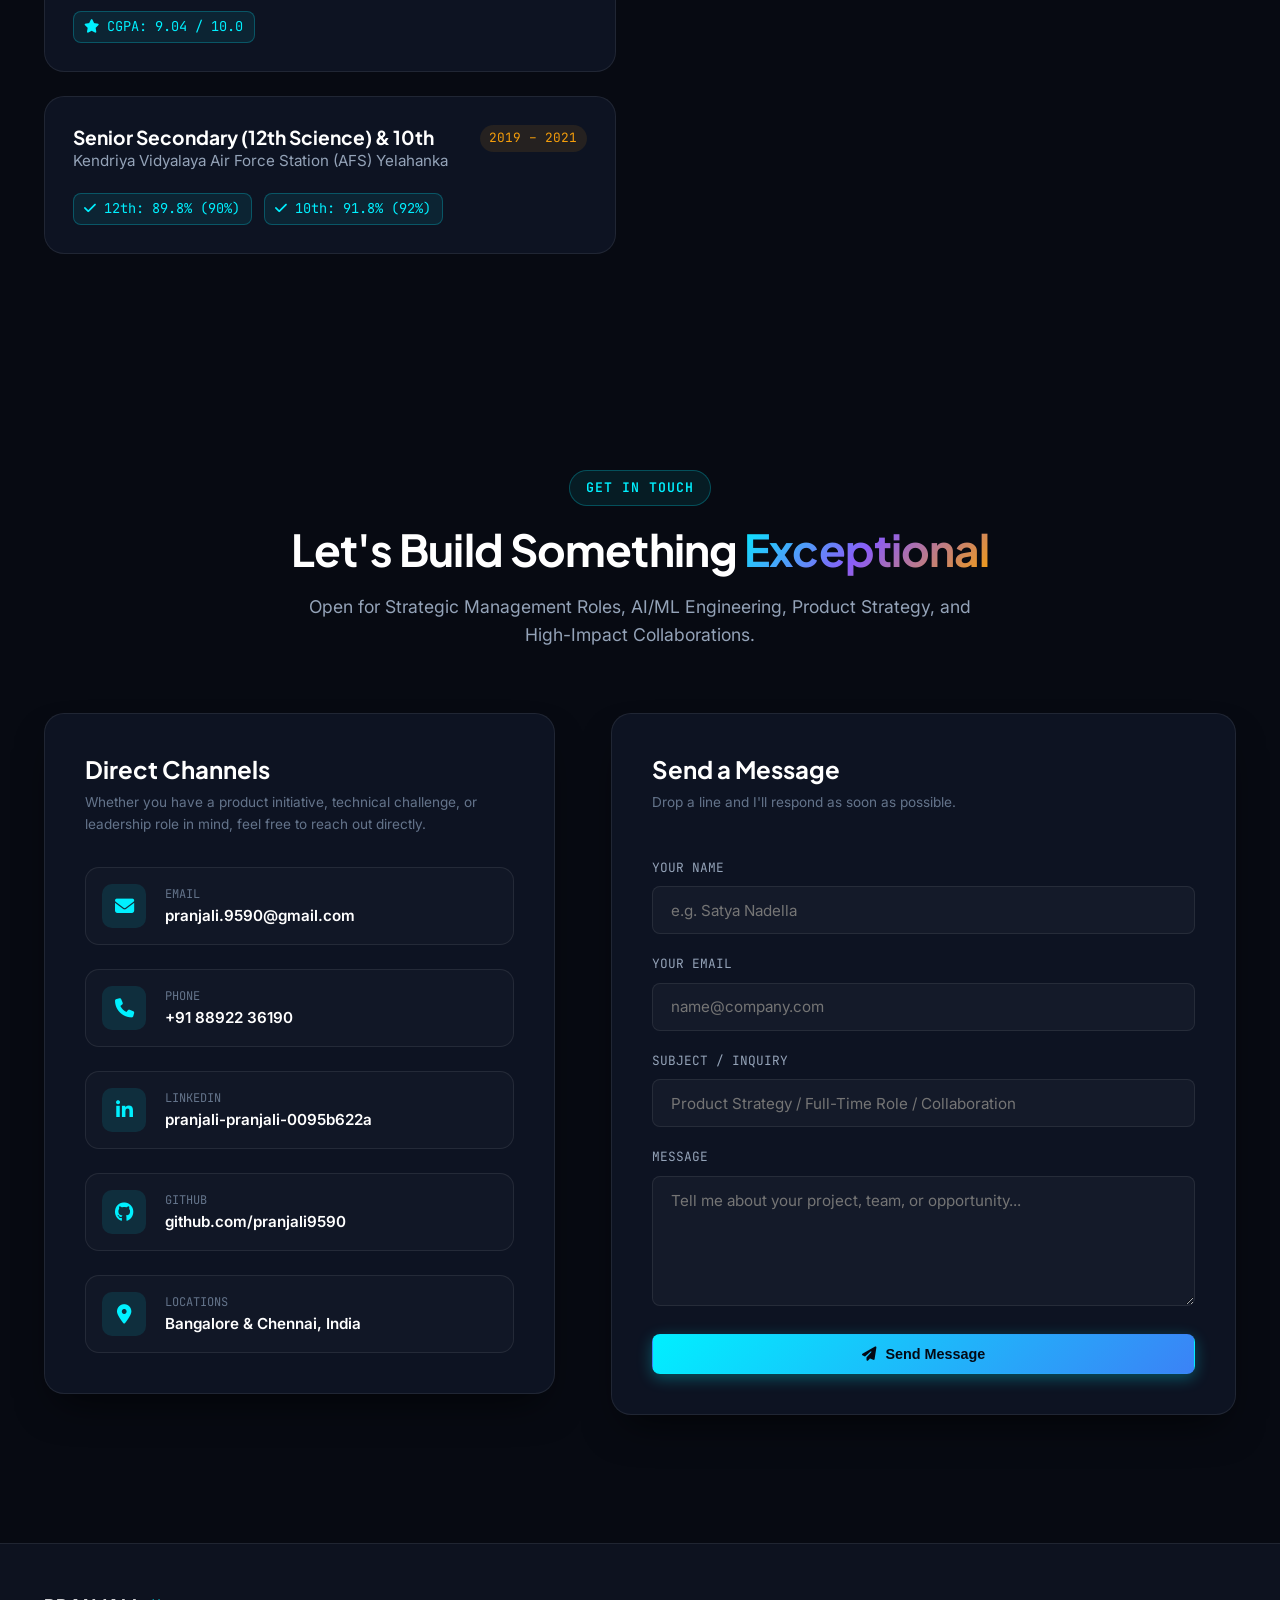
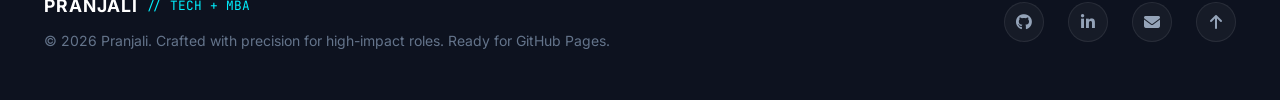
==== commit 4e9852da: "Add files via upload" ====
--- a/index.html
+++ b/index.html
@@ -1,641 +1,1358 @@
 <!DOCTYPE html>
 <html lang="en">
-
 <head>
-    <meta charset="utf-8">
-    <title>Pranjali_Pro</title>
-    <meta content="width=device-width, initial-scale=1.0" name="viewport">
-    <meta content="" name="keywords">
-    <meta content="" name="description">
-
-    <!-- Favicon -->
-    <link href="img/favicon.ico" rel="icon">
-
-    <!-- Google Web Fonts -->
-    <link rel="preconnect" href="https://fonts.googleapis.com">
-    <link rel="preconnect" href="https://fonts.gstatic.com" crossorigin>
-    <link href="https://fonts.googleapis.com/css2?family=Open+Sans:wght@400;500;600;700;800&display=swap" rel="stylesheet"> 
-
-    <!-- Icon Font Stylesheet -->
-    <link href="https://cdnjs.cloudflare.com/ajax/libs/font-awesome/5.10.0/css/all.min.css" rel="stylesheet">
-    <link href="https://cdn.jsdelivr.net/npm/bootstrap-icons@1.4.1/font/bootstrap-icons.css" rel="stylesheet">
-
-    <!-- Libraries Stylesheet -->
-    <link href="lib/animate/animate.min.css" rel="stylesheet">
-    <link href="lib/lightbox/css/lightbox.min.css" rel="stylesheet">
-    <link href="lib/owlcarousel/assets/owl.carousel.min.css" rel="stylesheet">
-
-    <!-- Customized Bootstrap Stylesheet -->
-    <link href="css/bootstrap.min.css" rel="stylesheet">
-
-    <!-- Template Stylesheet -->
-    <link href="css/style.css" rel="stylesheet">
+  <meta charset="UTF-8">
+  <meta name="viewport" content="width=device-width, initial-scale=1.0">
+  <title>Pranjali | Tech + MBA Strategist & AI/ML Engineer</title>
+  <meta name="description" content="Portfolio of Pranjali: B.Tech CSE (9.04 CGPA) & MBA Candidate @ GLIM Chennai. Specialized in AI/ML, Full-Stack Development, Residual Risk Analytics, and Strategic Product Management.">
+  <meta name="keywords" content="Pranjali, Portfolio, Tech, MBA, AI, Machine Learning, Product Management, GLIM Chennai, Dayanand Sagar, TVS Analytics, Saregama UN40">
+  <meta name="author" content="Pranjali">
+
+  <!-- Open Graph Meta Tags -->
+  <meta property="og:title" content="Pranjali | Tech + MBA Strategist & AI/ML Engineer">
+  <meta property="og:description" content="Explore 20+ projects, 10+ hackathon wins, AI/ML models, and business strategy case studies.">
+  <meta property="og:type" content="website">
+  <meta property="og:image" content="assets/img/profile.jpeg">
+
+  <!-- Google Fonts -->
+  <link rel="preconnect" href="https://fonts.googleapis.com">
+  <link rel="preconnect" href="https://fonts.gstatic.com" crossorigin>
+  <link href="https://fonts.googleapis.com/css2?family=Inter:wght@300;400;500;600;700&family=JetBrains+Mono:wght@400;500;600;700&family=Plus+Jakarta+Sans:wght@500;600;700;800&display=swap" rel="stylesheet">
+
+  <!-- Font Awesome Icons -->
+  <link rel="stylesheet" href="https://cdnjs.cloudflare.com/ajax/libs/font-awesome/6.5.1/css/all.min.css">
+
+  <!-- Custom Stylesheet -->
+  <link rel="stylesheet" href="style.css">
 </head>
-
-<body data-bs-spy="scroll" data-bs-target=".navbar" data-bs-offset="51">
-    <!-- Spinner Start -->
-    <div id="spinner" class="show bg-white position-fixed translate-middle w-100 vh-100 top-50 start-50 d-flex align-items-center justify-content-center">
-        <div class="spinner-border text-primary" style="width: 3rem; height: 3rem;" role="status">
-            <span class="sr-only">Loading...</span>
-        </div>
+<body>
+
+  <!-- Neural & Financial Wave Canvas Background -->
+  <canvas id="neural-canvas"></canvas>
+
+  <!-- Navigation Bar -->
+  <nav class="navbar">
+    <div class="container navbar-container">
+      <a href="#home" class="nav-brand">
+        <div class="brand-logo">P</div>
+        <div class="brand-info">
+          <span class="brand-name">PRANJALI</span>
+          <span class="brand-role">TECH + MBA // STRATEGIST</span>
+        </div>
+      </a>
+
+      <ul class="nav-menu">
+        <li><a href="#home" class="nav-link active">Home</a></li>
+        <li><a href="#about" class="nav-link">About</a></li>
+        <li><a href="#skills" class="nav-link">Capabilities</a></li>
+        <li><a href="#projects" class="nav-link">Projects & Cases</a></li>
+        <li><a href="#hackathons" class="nav-link">Trophies</a></li>
+        <li><a href="#experience" class="nav-link">Experience</a></li>
+        <li><a href="#education" class="nav-link">Education</a></li>
+        <li><a href="#contact" class="nav-link">Contact</a></li>
+      </ul>
+
+      <div class="nav-cta-group">
+        <a href="https://github.com/pranjali9590" target="_blank" rel="noopener" class="btn btn-outline-cyan">
+          <i class="fa-brands fa-github"></i> GitHub
+        </a>
+        <a href="#contact" class="btn btn-primary">
+          <i class="fa-solid fa-paper-plane"></i> Let's Connect
+        </a>
+      </div>
+
+      <button class="nav-toggle" aria-label="Toggle navigation">
+        <i class="fa-solid fa-bars"></i>
+      </button>
     </div>
-    <!-- Spinner End -->
-
-
-    <!-- Navbar Start -->
-    <nav class="navbar navbar-expand-lg bg-white navbar-light fixed-top shadow py-lg-0 px-4 px-lg-5 wow fadeIn" data-wow-delay="0.1s">
-        <a href="index.html" class="navbar-brand d-block d-lg-none">
-            <h1 class="text-primary fw-bold m-0">ProMan</h1>
+  </nav>
+
+  <main>
+    <!-- HERO SECTION -->
+    <section id="home" class="hero">
+      <div class="container hero-grid">
+        <div class="hero-content">
+          <div class="hero-badge-wrap">
+            <span class="badge-pulse"></span>
+            <span class="hero-badge-text">B.Tech CSE (9.04 CGPA) · MBA @ GLIM Chennai · Tech & Strategy</span>
+          </div>
+
+          <h1 class="hero-title">
+            Engineering <span class="gradient-text-tech">Algorithms</span>.<br>
+            Deciphering <span class="gradient-text-mba">Business Value</span>.
+          </h1>
+
+          <div class="hero-typing-wrap">
+            <i class="fa-solid fa-terminal" style="color: var(--accent-cyan); font-size: 0.9em;"></i>
+            <span id="typing-text"></span>
+            <span class="typing-cursor"></span>
+          </div>
+
+          <p class="hero-bio">
+            A high-achieving technologist and business strategist blending computer science depth with strategic MBA acumen. With <strong>20+ completed projects</strong>, <strong>10+ hackathon & case study wins</strong>, and a <strong>4-year Indian Air Force Merit Scholarship</strong>, I bridge the divide between technical architecture and scalable commercial execution.
+          </p>
+
+          <div class="hero-actions">
+            <a href="#projects" class="btn btn-primary">
+              <i class="fa-solid fa-laptop-code"></i> Explore Projects & Cases
+            </a>
+            <a href="#about" class="btn btn-secondary">
+              <i class="fa-solid fa-user-astronaut"></i> The Mindset
+            </a>
+            <a href="https://linkedin.com/in/pranjali-pranjali-0095b622a/" target="_blank" rel="noopener" class="btn btn-outline-amber">
+              <i class="fa-brands fa-linkedin-in"></i> LinkedIn
+            </a>
+          </div>
+
+          <div class="hero-highlights">
+            <div class="highlight-item">
+              <i class="fa-solid fa-check-circle"></i> <span>20+ Deployed Projects</span>
+            </div>
+            <div class="highlight-item">
+              <i class="fa-solid fa-trophy"></i> <span>10+ Hackathon Podiums</span>
+            </div>
+            <div class="highlight-item">
+              <i class="fa-solid fa-graduation-cap"></i> <span>9.04 DSCE CGPA</span>
+            </div>
+            <div class="highlight-item">
+              <i class="fa-solid fa-medal"></i> <span>IAF Merit Scholar</span>
+            </div>
+          </div>
+        </div>
+
+        <div class="hero-visual">
+          <div class="avatar-wrapper">
+            <div class="avatar-glow"></div>
+            <div class="avatar-frame">
+              <img src="assets/img/profile.jpeg" alt="Pranjali - Tech and MBA Professional" class="avatar-img">
+              <div class="avatar-overlay"></div>
+            </div>
+
+            <!-- Floating Badges -->
+            <div class="floating-badge badge-top-left">
+              <div class="badge-icon gold">
+                <i class="fa-solid fa-trophy"></i>
+              </div>
+              <div class="badge-text">
+                <span class="badge-title">10+ Podiums</span>
+                <span class="badge-subtitle">National Hackathons</span>
+              </div>
+            </div>
+
+            <div class="floating-badge badge-bottom-right">
+              <div class="badge-icon cyan">
+                <i class="fa-solid fa-code-branch"></i>
+              </div>
+              <div class="badge-text">
+                <span class="badge-title">20+ Projects</span>
+                <span class="badge-subtitle">AI/ML & Full Stack</span>
+              </div>
+            </div>
+
+            <div class="floating-badge badge-mid-right">
+              <div class="badge-icon emerald">
+                <i class="fa-solid fa-chart-line"></i>
+              </div>
+              <div class="badge-text">
+                <span class="badge-title">GLIM MBA</span>
+                <span class="badge-subtitle">Strategy & Analytics</span>
+              </div>
+            </div>
+          </div>
+        </div>
+      </div>
+    </section>
+
+    <!-- STATS COUNTER BAR -->
+    <div class="stats-section">
+      <div class="container">
+        <div class="stats-container">
+          <div class="stat-box cyan">
+            <div class="stat-number-wrap">
+              <span class="stat-number" data-target="20">0</span>
+              <span class="stat-suffix">+</span>
+            </div>
+            <span class="stat-label">Projects Completed</span>
+          </div>
+
+          <div class="stat-box gold">
+            <div class="stat-number-wrap">
+              <span class="stat-number" data-target="10">0</span>
+              <span class="stat-suffix">+</span>
+            </div>
+            <span class="stat-label">Hackathons Won / Podiums</span>
+          </div>
+
+          <div class="stat-box cyan">
+            <div class="stat-number-wrap">
+              <span class="stat-number" data-target="9.04">0.00</span>
+            </div>
+            <span class="stat-label">DSCE B.Tech CGPA</span>
+          </div>
+
+          <div class="stat-box emerald">
+            <div class="stat-number-wrap">
+              <span class="stat-number" data-target="100">0</span>
+              <span class="stat-suffix">+</span>
+            </div>
+            <span class="stat-label">Gyms & Clients Onboarded</span>
+          </div>
+
+          <div class="stat-box gold">
+            <div class="stat-number-wrap">
+              <span class="stat-number" data-target="300">0</span>
+              <span class="stat-suffix">+</span>
+            </div>
+            <span class="stat-label">Algorithmic Problems Solved</span>
+          </div>
+        </div>
+      </div>
+    </div>
+
+    <!-- ABOUT SECTION: THE MINDSET -->
+    <section id="about" class="about-section">
+      <div class="container">
+        <div class="section-header">
+          <span class="section-tag">Identity & Philosophy</span>
+          <h2 class="section-title">Beyond The Résumé: <span class="gradient-text">The Mindset</span></h2>
+          <p class="section-desc">A disciplined defense-upbringing meets an engineer's systematic rigor and a business leader's strategic intuition.</p>
+        </div>
+
+        <div class="about-grid">
+          <div class="about-narrative">
+            <p class="about-p">
+              Growing up in a disciplined defense environment through Kendriya Vidyalaya Air Force Station and being awarded an <strong>Indian Air Force 4-Year Merit Scholarship</strong> instilled in me an uncompromising standard of ownership, focus, and grit.
+            </p>
+
+            <p class="about-p">
+              During my Computer Science Engineering degree at <strong>Dayanand Sagar College of Engineering</strong>, I graduated with an outstanding <strong>9.04 / 10.0 CGPA</strong>, but code was never just theory to me. I built over 15 real-world systems spanning healthcare LLM platforms, financial fraud detection algorithms, e-commerce engines, and community support networks.
+            </p>
+
+            <div class="quote-box">
+              <p>"My evolution as a builder transitioned from asking: <em>'Can I build this?'</em> to <em>'Why should this be built? For whom? How does it generate economic value? And how do we scale it?'</em>"</p>
+            </div>
+
+            <p class="about-p">
+              Pursuing my MBA at <strong>Great Lakes Institute of Management, Chennai</strong> is not about stepping away from technology—it is about compounding technical depth with commercial acumen: financial modeling, unit economics, market sizing, and organizational leadership.
+            </p>
+
+            <!-- Dual Pillars -->
+            <div class="pillars-grid">
+              <div class="pillar-card tech">
+                <div class="pillar-icon tech">
+                  <i class="fa-solid fa-microchip"></i>
+                </div>
+                <h3 class="pillar-title">The Computer Scientist</h3>
+                <p class="pillar-desc">
+                  Python, Django, SQL, C++, Scikit-learn, XGBoost, GenAI with OpenAI & Pinecone, full-stack microservices, and secure system architectures.
+                </p>
+              </div>
+
+              <div class="pillar-card mba">
+                <div class="pillar-icon mba">
+                  <i class="fa-solid fa-chart-pie"></i>
+                </div>
+                <h3 class="pillar-title">The Business Strategist</h3>
+                <p class="pillar-desc">
+                  Unit economics, 36M scenario stress-testing, P&L commercial modeling, consumer behavior analysis, product roadmaps, and cross-functional leadership.
+                </p>
+              </div>
+            </div>
+          </div>
+
+          <div class="about-visual-side">
+            <!-- Proof Card 1: Trophies -->
+            <div class="proof-card">
+              <div class="proof-img-wrap" data-lightbox-src="assets/img/hackathon-trophies.jpg" data-lightbox-title="HackMega & Hackathon-Uno Victory Trophies" data-lightbox-desc="Trophies and championship medals won across prestigious hackathons and coding tournaments.">
+                <img src="assets/img/hackathon-trophies.jpg" alt="Hackathon Medals and Trophies">
+                <span class="proof-badge"><i class="fa-solid fa-trophy"></i> 10+ Podiums</span>
+              </div>
+              <div class="proof-content">
+                <h3 class="proof-title">Championship Hardware</h3>
+                <p class="proof-caption">Trophies and medals from leading hackathons including Hackathon-Uno (1st Place), Hackathon-Mega (Runner-Up), and Ideathon.</p>
+              </div>
+            </div>
+
+            <!-- Proof Card 2: Award Ceremony -->
+            <div class="proof-card">
+              <div class="proof-img-wrap" data-lightbox-src="assets/img/hackathon-award-stage.jpg" data-lightbox-title="Hackathon Stage Felicitation & Award Ceremony" data-lightbox-desc="Pranjali (right) with the winning team receiving awards and cash prizes from jury members.">
+                <img src="assets/img/hackathon-award-stage.jpg" alt="Award Ceremony on Stage">
+                <span class="proof-badge"><i class="fa-solid fa-award"></i> Stage Honor</span>
+              </div>
+              <div class="proof-content">
+                <h3 class="proof-title">Leadership Under Pressure</h3>
+                <p class="proof-caption">Leading teams to 1st place victories, coordinating live pitches, software architecture, and delivering functional prototypes.</p>
+              </div>
+            </div>
+          </div>
+        </div>
+      </div>
+    </section>
+
+    <!-- CAPABILITIES & SKILLS MATRIX -->
+    <section id="skills" class="skills-section">
+      <div class="container">
+        <div class="section-header">
+          <span class="section-tag emerald">Comprehensive Stack</span>
+          <h2 class="section-title">Core <span class="gradient-text">Capabilities Matrix</span></h2>
+          <p class="section-desc">An executive fusion of deep technical competence, artificial intelligence, quantitative finance, and strategic management.</p>
+        </div>
+
+        <div class="skills-grid">
+          <!-- Card 1: AI & Data Science -->
+          <div class="skill-category-card">
+            <div class="skill-cat-header">
+              <div class="cat-icon cyan">
+                <i class="fa-solid fa-brain"></i>
+              </div>
+              <div>
+                <h3 class="cat-title">AI & Data Science</h3>
+              </div>
+            </div>
+            <p class="cat-desc">End-to-end machine learning, predictive modeling, GenAI copilot architecture, and evaluation metrics.</p>
+
+            <div class="skill-chips">
+              <span class="skill-chip">Machine Learning</span>
+              <span class="skill-chip">Generative AI</span>
+              <span class="skill-chip">XGBoost</span>
+              <span class="skill-chip">Random Forest</span>
+              <span class="skill-chip">SVM</span>
+              <span class="skill-chip">OpenAI API</span>
+              <span class="skill-chip">Pinecone Vector DB</span>
+              <span class="skill-chip">Deep Learning</span>
+              <span class="skill-chip">Scikit-Learn</span>
+              <span class="skill-chip">ROC-AUC / RMSE</span>
+            </div>
+
+            <div class="skill-meters">
+              <div class="meter-row">
+                <div class="meter-label-wrap">
+                  <span class="meter-name">Predictive ML Modeling</span>
+                  <span class="meter-val">95%</span>
+                </div>
+                <div class="meter-track"><div class="meter-fill" style="width: 95%;"></div></div>
+              </div>
+              <div class="meter-row">
+                <div class="meter-label-wrap">
+                  <span class="meter-name">GenAI & LLM Workflows</span>
+                  <span class="meter-val">90%</span>
+                </div>
+                <div class="meter-track"><div class="meter-fill" style="width: 90%;"></div></div>
+              </div>
+            </div>
+          </div>
+
+          <!-- Card 2: Software & Full Stack -->
+          <div class="skill-category-card">
+            <div class="skill-cat-header">
+              <div class="cat-icon emerald">
+                <i class="fa-solid fa-layer-group"></i>
+              </div>
+              <div>
+                <h3 class="cat-title">Software & Systems</h3>
+              </div>
+            </div>
+            <p class="cat-desc">Scalable backend engines, relational database design, data encryption, and microservices.</p>
+
+            <div class="skill-chips">
+              <span class="skill-chip">Python</span>
+              <span class="skill-chip">Django</span>
+              <span class="skill-chip">SQL / MySQL</span>
+              <span class="skill-chip">C++</span>
+              <span class="skill-chip">C</span>
+              <span class="skill-chip">JavaScript</span>
+              <span class="skill-chip">PHP</span>
+              <span class="skill-chip">REST APIs</span>
+              <span class="skill-chip">Data Encryption</span>
+              <span class="skill-chip">Git / GitHub</span>
+            </div>
+
+            <div class="skill-meters">
+              <div class="meter-row">
+                <div class="meter-label-wrap">
+                  <span class="meter-name">Python & Django Architecture</span>
+                  <span class="meter-val">95%</span>
+                </div>
+                <div class="meter-track"><div class="meter-fill emerald" style="width: 95%;"></div></div>
+              </div>
+              <div class="meter-row">
+                <div class="meter-label-wrap">
+                  <span class="meter-name">SQL Database Modeling</span>
+                  <span class="meter-val">92%</span>
+                </div>
+                <div class="meter-track"><div class="meter-fill emerald" style="width: 92%;"></div></div>
+              </div>
+            </div>
+          </div>
+
+          <!-- Card 3: Business & Quantitative Analytics -->
+          <div class="skill-category-card">
+            <div class="skill-cat-header">
+              <div class="cat-icon amber">
+                <i class="fa-solid fa-chart-line"></i>
+              </div>
+              <div>
+                <h3 class="cat-title">Business Analytics</h3>
+              </div>
+            </div>
+            <p class="cat-desc">Translating millions in raw portfolio data into actionable risk indices, yield bridges, and dashboards.</p>
+
+            <div class="skill-chips">
+              <span class="skill-chip">Power BI</span>
+              <span class="skill-chip">Advanced Excel</span>
+              <span class="skill-chip">Financial Modeling</span>
+              <span class="skill-chip">Scenario Stress-Testing</span>
+              <span class="skill-chip">Residual Risk Modeling</span>
+              <span class="skill-chip">Tableau</span>
+              <span class="skill-chip">Yield Waterfall</span>
+              <span class="skill-chip">Quantitative Risk</span>
+            </div>
+
+            <div class="skill-meters">
+              <div class="meter-row">
+                <div class="meter-label-wrap">
+                  <span class="meter-name">Financial & Risk Modeling</span>
+                  <span class="meter-val">94%</span>
+                </div>
+                <div class="meter-track"><div class="meter-fill amber" style="width: 94%;"></div></div>
+              </div>
+              <div class="meter-row">
+                <div class="meter-label-wrap">
+                  <span class="meter-name">Power BI & Dashboards</span>
+                  <span class="meter-val">92%</span>
+                </div>
+                <div class="meter-track"><div class="meter-fill amber" style="width: 92%;"></div></div>
+              </div>
+            </div>
+          </div>
+
+          <!-- Card 4: Strategy & Product Leadership -->
+          <div class="skill-category-card">
+            <div class="skill-cat-header">
+              <div class="cat-icon purple">
+                <i class="fa-solid fa-compass"></i>
+              </div>
+              <div>
+                <h3 class="cat-title">Strategy & Leadership</h3>
+              </div>
+            </div>
+            <p class="cat-desc">Go-to-market strategies, commercial unit economics, cross-functional execution, and stakeholder alignment.</p>
+
+            <div class="skill-chips">
+              <span class="skill-chip">Market Sizing</span>
+              <span class="skill-chip">Competitive Benchmarking</span>
+              <span class="skill-chip">P&L Projections</span>
+              <span class="skill-chip">Unit Economics</span>
+              <span class="skill-chip">Product Roadmaps</span>
+              <span class="skill-chip">Customer Psychology</span>
+              <span class="skill-chip">Team Leadership</span>
+              <span class="skill-chip">High-Pressure Execution</span>
+            </div>
+
+            <div class="skill-meters">
+              <div class="meter-row">
+                <div class="meter-label-wrap">
+                  <span class="meter-name">Commercial Modeling & GTM</span>
+                  <span class="meter-val">90%</span>
+                </div>
+                <div class="meter-track"><div class="meter-fill" style="width: 90%; background: var(--gradient-hybrid);"></div></div>
+              </div>
+              <div class="meter-row">
+                <div class="meter-label-wrap">
+                  <span class="meter-name">Cross-Functional Leadership</span>
+                  <span class="meter-val">96%</span>
+                </div>
+                <div class="meter-track"><div class="meter-fill" style="width: 96%; background: var(--gradient-hybrid);"></div></div>
+              </div>
+            </div>
+          </div>
+        </div>
+      </div>
+    </section>
+
+    <!-- FEATURED PROJECTS & CASE STUDIES -->
+    <section id="projects" class="projects-section">
+      <div class="container">
+        <div class="section-header">
+          <span class="section-tag gold">Portfolio of 20+ Solutions</span>
+          <h2 class="section-title">Case Studies & <span class="gradient-text">Flagship Projects</span></h2>
+          <p class="section-desc">From national corporate analytics challenges to generative AI healthcare portals, explore the solutions I've architected.</p>
+        </div>
+
+        <!-- Filter Controls -->
+        <div class="projects-filter">
+          <button class="filter-btn active" data-filter="all">All Solutions (20+)</button>
+          <button class="filter-btn" data-filter="case-study">Strategic Case Studies</button>
+          <button class="filter-btn" data-filter="ai">AI, ML & Analytics</button>
+          <button class="filter-btn" data-filter="web">Full-Stack Platforms</button>
+        </div>
+
+        <!-- FLAGSHIP 1: TVS FINANCIAL ANALYTICS & RISK INTELLIGENCE -->
+        <div class="flagship-card" data-category="case-study ai">
+          <div class="flagship-grid">
+            <div class="flagship-info">
+              <div class="flagship-tag-row">
+                <span class="flagship-pill tvs">TVS Epic 8.0 National Challenge</span>
+                <span class="flagship-pill" style="background: rgba(255,255,255,0.06); color: var(--text-secondary);">Enterprise Risk Engine</span>
+              </div>
+              <h3 class="flagship-title">TVS Residual Value & Risk Intelligence Engine</h3>
+              <p class="flagship-subtitle">
+                An AI-assisted lending and repossessed asset liquidation platform built to stress-test 36-month asset depreciation against macroeconomic shocks.
+              </p>
+
+              <div class="flagship-metrics">
+                <div class="f-metric">
+                  <span class="f-metric-val">₹1.14 B</span>
+                  <span class="f-metric-lbl">Total Exposure Analyzed</span>
+                </div>
+                <div class="f-metric">
+                  <span class="f-metric-val">₹10,684</span>
+                  <span class="f-metric-lbl">Model RMSE Accuracy</span>
+                </div>
+                <div class="f-metric">
+                  <span class="f-metric-val">36-Month</span>
+                  <span class="f-metric-lbl">Scenario Stress Horizon</span>
+                </div>
+              </div>
+
+              <ul class="flagship-features">
+                <li><i class="fa-solid fa-check"></i> <span><strong>Predictive ML Regression:</strong> Minimized resale price estimation error to ₹10,684 RMSE & 21.28% MAPE with linear/tree feature importance.</span></li>
+                <li><i class="fa-solid fa-check"></i> <span><strong>Disruption Scenario Simulator:</strong> Dynamic multi-dial stress testing against EV adoption rates (+6%), inflation shocks (+2%), and fuel surges (+7%).</span></li>
+                <li><i class="fa-solid fa-check"></i> <span><strong>Automated Lending Policy:</strong> Dynamic LTV recommendations (98% &rarr; 80.96%) and tenure compression to safeguard net recoveries.</span></li>
+                <li><i class="fa-solid fa-check"></i> <span><strong>Interactive Repossession Queue:</strong> 15,000-asset dispatch dashboard filtering by CIBIL risk segment and yard stay months.</span></li>
+              </ul>
+
+              <div class="card-links" style="border-top: none; padding-top: 0;">
+                <a href="https://github.com/pranjali9590/TVS_Analytics" target="_blank" rel="noopener" class="btn btn-outline-cyan">
+                  <i class="fa-brands fa-github"></i> TVS Analytics Repo
+                </a>
+                <a href="https://github.com/pranjali9590/TVS_Analytics_Dashboard" target="_blank" rel="noopener" class="btn btn-secondary">
+                  <i class="fa-solid fa-chart-pie"></i> Dashboard Repo
+                </a>
+              </div>
+            </div>
+
+            <!-- Gallery with switcher -->
+            <div class="case-gallery">
+              <div class="main-preview-wrap" data-lightbox-src="assets/img/tvs-liquidation-dashboard.png" data-lightbox-title="TVS Portfolio Liquidation & Recovery Analytics" data-lightbox-desc="Comprehensive asset analytics tracking ₹1.14B exposure, 59% recovery rate, CIBIL spread, and regional efficiency.">
+                <img src="assets/img/tvs-liquidation-dashboard.png" alt="TVS Liquidation Dashboard">
+                <div class="preview-overlay">
+                  <span class="zoom-btn"><i class="fa-solid fa-expand"></i> Click to Zoom Fullscreen</span>
+                </div>
+              </div>
+              <div class="thumb-strip">
+                <div class="thumb-item active" data-full-src="assets/img/tvs-liquidation-dashboard.png" data-title="TVS Liquidation Dashboard" data-desc="Portfolio exposure, CIBIL score distribution, and condition grades.">
+                  <img src="assets/img/tvs-liquidation-dashboard.png" alt="Thumbnail">
+                </div>
+                <div class="thumb-item" data-full-src="assets/img/tvs-ml-predictive-engine.png" data-title="TVS Predictive Risk & ML Engine" data-desc="Resale price prediction, feature importance, yield waterfall, and dispatch queue.">
+                  <img src="assets/img/tvs-ml-predictive-engine.png" alt="Thumbnail">
+                </div>
+                <div class="thumb-item" data-full-src="assets/img/tvs-scenario-simulator.png" data-title="TVS Scenario Simulator" data-desc="Market disruption stress dials for EV adoption, inflation, and fuel price shocks.">
+                  <img src="assets/img/tvs-scenario-simulator.png" alt="Thumbnail">
+                </div>
+                <div class="thumb-item" data-full-src="assets/img/tvs-risk-insights.png" data-title="TVS Visual Risk Insights & Donut" data-desc="Predicted sold amount ₹79k, 96.61 residual risk score, and risk band classification.">
+                  <img src="assets/img/tvs-risk-insights.png" alt="Thumbnail">
+                </div>
+              </div>
+            </div>
+          </div>
+        </div>
+
+        <!-- FLAGSHIP 2: UN40 SAREGAMA STRATEGY CASE STUDY -->
+        <div class="flagship-card mba" data-category="case-study">
+          <div class="flagship-grid reverse">
+            <!-- Gallery with switcher -->
+            <div class="case-gallery">
+              <div class="main-preview-wrap" data-lightbox-src="assets/img/un40-strategy.png" data-lightbox-title="UN40 Youth Culture IP - Market Diagnosis & Whitespace Strategy" data-lightbox-desc="Talentwood S5 / Saregama Live: Competitive benchmarking across Lollapalooza, Sunburn, and NH7 Weekender.">
+                <img src="assets/img/un40-strategy.png" alt="UN40 Strategy Slide 1">
+                <div class="preview-overlay">
+                  <span class="zoom-btn"><i class="fa-solid fa-expand"></i> Click to Zoom Fullscreen</span>
+                </div>
+              </div>
+              <div class="thumb-strip">
+                <div class="thumb-item active" data-full-src="assets/img/un40-strategy.png" data-title="UN40 Strategy & Perceptual Map" data-desc="Market size ₹14,500 Cr, competitor analysis, and fan-curation engine.">
+                  <img src="assets/img/un40-strategy.png" alt="Thumbnail">
+                </div>
+                <div class="thumb-item" data-full-src="assets/img/un40-commercial.png" data-title="UN40 Commercial Model & P&L Bridge" data-desc="Profitable from Year 1, scaling to ₹34.05 Cr revenue and ₹7.85 Cr EBITDA (23% margin).">
+                  <img src="assets/img/un40-commercial.png" alt="Thumbnail">
+                </div>
+                <div class="thumb-item" data-full-src="assets/img/tvs-lending-recommendations.png" data-title="TVS Asset & Policy Optimization" data-desc="LTV and pricing IRR recommendations based on empirical asset risk index.">
+                  <img src="assets/img/tvs-lending-recommendations.png" alt="Thumbnail">
+                </div>
+                <div class="thumb-item" data-full-src="assets/img/tvs-decision-engine.jpeg" data-title="TVS Business Decision Dial" data-desc="45.1% erosion stress test with business decision: Overall Risk Medium.">
+                  <img src="assets/img/tvs-decision-engine.jpeg" alt="Thumbnail">
+                </div>
+              </div>
+            </div>
+
+            <div class="flagship-info">
+              <div class="flagship-tag-row">
+                <span class="flagship-pill un40">Saregama Live | Talentwood S5 Case</span>
+                <span class="flagship-pill" style="background: rgba(255,255,255,0.06); color: var(--text-secondary);">Corporate Strategy</span>
+              </div>
+              <h3 class="flagship-title">UN40: Commercial Model & GTM IP Repositioning</h3>
+              <p class="flagship-subtitle">
+                Strategic consulting roadmap transforming an unfocused live events bundle into India's premier fan-curated youth culture IP with robust unit economics.
+              </p>
+
+              <div class="flagship-metrics">
+                <div class="f-metric">
+                  <span class="f-metric-val">₹34.05 Cr</span>
+                  <span class="f-metric-lbl">Year 3 Projected Revenue</span>
+                </div>
+                <div class="f-metric">
+                  <span class="f-metric-val">23.0%</span>
+                  <span class="f-metric-lbl">Year 3 EBITDA Margin</span>
+                </div>
+                <div class="f-metric">
+                  <span class="f-metric-val">50K</span>
+                  <span class="f-metric-lbl">Audience Scale Milestone</span>
+                </div>
+              </div>
+
+              <ul class="flagship-features">
+                <li><i class="fa-solid fa-check"></i> <span><strong>Whitespace Identification:</strong> Mapped perceptual gap in Indian live music where high-scale mainstream festivals lack community and accessible pricing.</span></li>
+                <li><i class="fa-solid fa-check"></i> <span><strong>P&L Revenue Bridge:</strong> Engineered 4-stream revenue model (Ticketing, Sponsorships, F&B/Merch, Content/IP licensing) profitable from Year 1.</span></li>
+                <li><i class="fa-solid fa-check"></i> <span><strong>Tier 2 & 3 Fan Parks:</strong> Deployed regional pop-up fan activations (Delhi NCR, Jaipur, Ahmedabad, Pune) to de-risk single-location dependency.</span></li>
+                <li><i class="fa-solid fa-check"></i> <span><strong>6-Pillar Governance Framework:</strong> Implemented institutional KPIs across brand repositioning, attendance reach, retention, and digital ROI.</span></li>
+              </ul>
+            </div>
+          </div>
+        </div>
+
+        <!-- FLAGSHIP 3: HEALTHVISTA -->
+        <div class="flagship-card health" data-category="ai web">
+          <div class="flagship-grid">
+            <div class="flagship-info">
+              <div class="flagship-tag-row">
+                <span class="flagship-pill health">AI + Full Stack System</span>
+                <span class="flagship-pill" style="background: rgba(255,255,255,0.06); color: var(--text-secondary);">Healthcare Tech</span>
+              </div>
+              <h3 class="flagship-title">HealthVista: AI-Powered Healthcare Ecosystem</h3>
+              <p class="flagship-subtitle">
+                A comprehensive digital health platform integrating online doctor consultations, medicine delivery, and an intelligent GenAI conversational diagnostic copilot.
+              </p>
+
+              <div class="flagship-metrics">
+                <div class="f-metric">
+                  <span class="f-metric-val">70-80%</span>
+                  <span class="f-metric-lbl">Boost in Platform Sales</span>
+                </div>
+                <div class="f-metric">
+                  <span class="f-metric-val">92%</span>
+                  <span class="f-metric-lbl">Chatbot Triage Accuracy</span>
+                </div>
+                <div class="f-metric">
+                  <span class="f-metric-val">OpenAI + Pinecone</span>
+                  <span class="f-metric-lbl">Vector RAG Stack</span>
+                </div>
+              </div>
+
+              <ul class="flagship-features">
+                <li><i class="fa-solid fa-check"></i> <span><strong>Conversational LLM Chatbot:</strong> Vector-based semantic search with OpenAI and Pinecone for contextual triage and health inquiries.</span></li>
+                <li><i class="fa-solid fa-check"></i> <span><strong>ML Medical Report Analyzer:</strong> Automated extraction and diagnostic risk flagging from structured and unstructured patient lab records.</span></li>
+                <li><i class="fa-solid fa-check"></i> <span><strong>Full-Stack Architecture:</strong> Built on Django, SQL, and responsive frontend with secure patient consultation portals.</span></li>
+              </ul>
+
+              <div class="card-links" style="border-top: none; padding-top: 0;">
+                <a href="https://github.com/pranjali9590/HealthVista" target="_blank" rel="noopener" class="btn btn-outline-cyan">
+                  <i class="fa-brands fa-github"></i> HealthVista Repository
+                </a>
+              </div>
+            </div>
+
+            <div class="main-preview-wrap" data-lightbox-src="assets/img/healthvista-healthcare.jpg" data-lightbox-title="HealthVista Healthcare Platform" data-lightbox-desc="Doctor consultation booking, automated medical lab report analyzer, and AI triage chatbot.">
+              <img src="assets/img/healthvista-healthcare.jpg" alt="HealthVista Healthcare Platform">
+              <div class="preview-overlay">
+                <span class="zoom-btn"><i class="fa-solid fa-expand"></i> View Platform Screenshot</span>
+              </div>
+            </div>
+          </div>
+        </div>
+
+        <!-- STANDARD PROJECTS GRID -->
+        <div class="projects-grid">
+          <!-- Card 1: Safe Swipe -->
+          <div class="project-card" data-category="ai">
+            <div class="card-media" data-lightbox-src="assets/img/safe-swipe-fraud.jpg" data-lightbox-title="Safe Swipe (SAFE_SWIP_08) - Credit Card Fraud Detection" data-lightbox-desc="American Hackathon ML solution comparing XGBoost, SVM, and Random Forest on imbalanced financial transaction data.">
+              <img src="assets/img/safe-swipe-fraud.jpg" alt="Safe Swipe Fraud Detection">
+              <span class="card-badge ai">AI / ML Hackathon</span>
+            </div>
+            <div class="card-body">
+              <h3 class="card-title">Safe Swipe: Fraud Detection</h3>
+              <p class="card-desc">Machine learning model built for American Hackathon. Benchmarked XGBoost, Random Forest, and SVM with Grid Search hyperparameter tuning, optimized for ROC-AUC and F1 on highly skewed financial fraud data.</p>
+              <div class="card-tags">
+                <span class="tag">Python</span>
+                <span class="tag">XGBoost</span>
+                <span class="tag">Random Forest</span>
+                <span class="tag">GridSearch</span>
+                <span class="tag">ROC-AUC</span>
+              </div>
+              <div class="card-links">
+                <a href="https://github.com/pranjali9590/SAFE_SWIP_08" target="_blank" rel="noopener" class="card-link">
+                  <i class="fa-brands fa-github"></i> Code Repo
+                </a>
+                <span class="card-link view-img"><i class="fa-regular fa-image"></i> Preview</span>
+              </div>
+            </div>
+          </div>
+
+          <!-- Card 2: Convive -->
+          <div class="project-card" data-category="web">
+            <div class="card-media" data-lightbox-src="assets/img/convive-wellness.jpg" data-lightbox-title="Convive (CONVIVE_05) - Anonymous Mental Wellness Community" data-lightbox-desc="Online community connecting 500+ individuals facing stress with 4.5/5 rating.">
+              <img src="assets/img/convive-wellness.jpg" alt="Convive Anonymous Platform">
+              <span class="card-badge web">Social Platform</span>
+            </div>
+            <div class="card-body">
+              <h3 class="card-title">Convive: Mental Wellness</h3>
+              <p class="card-desc">Anonymous peer-sharing and mental wellness community connecting over 500 individuals facing burnout and emotional stress. Engineered with user privacy safeguards, moderation, and an average 4.5/5 community rating.</p>
+              <div class="card-tags">
+                <span class="tag">Django</span>
+                <span class="tag">SQL</span>
+                <span class="tag">JavaScript</span>
+                <span class="tag">Privacy Architecture</span>
+              </div>
+              <div class="card-links">
+                <a href="https://github.com/pranjali9590/CONVIVE_05" target="_blank" rel="noopener" class="card-link">
+                  <i class="fa-brands fa-github"></i> Code Repo
+                </a>
+                <span class="card-link view-img"><i class="fa-regular fa-image"></i> Preview</span>
+              </div>
+            </div>
+          </div>
+
+          <!-- Card 3: E-Commerce Platform -->
+          <div class="project-card" data-category="web">
+            <div class="card-media" data-lightbox-src="assets/img/ecommerce-platform.jpg" data-lightbox-title="E-Commerce & Digital Marketing Platform" data-lightbox-desc="20+ product categories, integrated content marketing blog, and transaction flow.">
+              <img src="assets/img/ecommerce-platform.jpg" alt="E-Commerce Platform">
+              <span class="card-badge web">E-Commerce & SEO</span>
+            </div>
+            <div class="card-body">
+              <h3 class="card-title">Multi-Category E-Commerce Hub</h3>
+              <p class="card-desc">Production-ready e-commerce marketplace supporting 20+ product categories with an integrated content blog for organic SEO and brand awareness, cart management, and order tracking.</p>
+              <div class="card-tags">
+                <span class="tag">Python</span>
+                <span class="tag">Django</span>
+                <span class="tag">SQL</span>
+                <span class="tag">Full-Stack</span>
+              </div>
+              <div class="card-links">
+                <a href="https://github.com/pranjali9590/E-COMMERCE_06" target="_blank" rel="noopener" class="card-link">
+                  <i class="fa-brands fa-github"></i> Code Repo
+                </a>
+                <span class="card-link view-img"><i class="fa-regular fa-image"></i> Preview</span>
+              </div>
+            </div>
+          </div>
+
+          <!-- Card 4: Space Mission Analytics -->
+          <div class="project-card" data-category="ai">
+            <div class="card-media" data-lightbox-src="assets/img/space-mission-ml.jpg" data-lightbox-title="Space Mission Data Analytics & ML Classifier" data-lightbox-desc="Historical space launch mission predictive analytics dating back to 1957.">
+              <img src="assets/img/space-mission-ml.jpg" alt="Space Mission ML">
+              <span class="card-badge ai">Data Analytics & ML</span>
+            </div>
+            <div class="card-body">
+              <h3 class="card-title">Space Mission Analytics (1957–Present)</h3>
+              <p class="card-desc">Machine learning and data science investigation analyzing historical space launches across global space agencies. Predicted mission success probabilities and modeled mission cost vs. payload efficiency.</p>
+              <div class="card-tags">
+                <span class="tag">Python</span>
+                <span class="tag">Jupyter</span>
+                <span class="tag">Data Wrangling</span>
+                <span class="tag">ML Classifier</span>
+              </div>
+              <div class="card-links">
+                <a href="https://github.com/pranjali9590/SPACE_MISSION_1957_07" target="_blank" rel="noopener" class="card-link">
+                  <i class="fa-brands fa-github"></i> Code Repo
+                </a>
+                <span class="card-link view-img"><i class="fa-regular fa-image"></i> Preview</span>
+              </div>
+            </div>
+          </div>
+
+          <!-- Card 5: Heart Disease Classifier -->
+          <div class="project-card" data-category="ai">
+            <div class="card-media" data-lightbox-src="assets/img/heart-disease-prediction.jpg" data-lightbox-title="Heart Disease Clinical Risk Classifier" data-lightbox-desc="Supervised machine learning diagnostic classifier predicting cardiovascular risk based on clinical biomarkers.">
+              <img src="assets/img/heart-disease-prediction.jpg" alt="Heart Disease Prediction">
+              <span class="card-badge ai">Diagnostic ML</span>
+            </div>
+            <div class="card-body">
+              <h3 class="card-title">Heart Disease Prediction Engine</h3>
+              <p class="card-desc">Supervised classification system trained on clinical cardiovascular datasets. Evaluated biomarkers (blood pressure, cholesterol, ECG features) to provide preventive health risk scoring.</p>
+              <div class="card-tags">
+                <span class="tag">Python</span>
+                <span class="tag">Scikit-Learn</span>
+                <span class="tag">Biomarker Analytics</span>
+                <span class="tag">Healthcare</span>
+              </div>
+              <div class="card-links">
+                <a href="https://github.com/pranjali9590/Heart_Disease_Prediction" target="_blank" rel="noopener" class="card-link">
+                  <i class="fa-brands fa-github"></i> Code Repo
+                </a>
+                <span class="card-link view-img"><i class="fa-regular fa-image"></i> Preview</span>
+              </div>
+            </div>
+          </div>
+
+          <!-- Card 6: Developer Community Forum -->
+          <div class="project-card" data-category="web">
+            <div class="card-media" data-lightbox-src="assets/img/forum-platform.png" data-lightbox-title="Developer Tech Forum (FORUM_03)" data-lightbox-desc="Community threaded discussion forum across Python, Java, C++, JS, and PHP.">
+              <img src="assets/img/forum-platform.png" alt="Developer Community Forum">
+              <span class="card-badge web">Developer Tool</span>
+            </div>
+            <div class="card-body">
+              <h3 class="card-title">Developer Forum Platform</h3>
+              <p class="card-desc">Interactive threaded discussion board for software engineers organized across language-specific channels (Python, Java, C++, C, JavaScript, PHP) with thread search and response tracking.</p>
+              <div class="card-tags">
+                <span class="tag">PHP</span>
+                <span class="tag">MySQL</span>
+                <span class="tag">JavaScript</span>
+                <span class="tag">Community</span>
+              </div>
+              <div class="card-links">
+                <a href="https://github.com/pranjali9590/FORUM_03" target="_blank" rel="noopener" class="card-link">
+                  <i class="fa-brands fa-github"></i> Code Repo
+                </a>
+                <span class="card-link view-img"><i class="fa-regular fa-image"></i> Preview</span>
+              </div>
+            </div>
+          </div>
+
+          <!-- Card 7: RevAI -->
+          <div class="project-card" data-category="ai">
+            <div class="card-media" style="background: linear-gradient(135deg, #0a1128, #1c194a); display: flex; align-items: center; justify-content: center;">
+              <i class="fa-solid fa-wand-magic-sparkles" style="font-size: 3.5rem; color: var(--accent-cyan);"></i>
+              <span class="card-badge ai">GenAI Copilot</span>
+            </div>
+            <div class="card-body">
+              <h3 class="card-title">RevAI: Next-Gen Copilot</h3>
+              <p class="card-desc">Generative AI assistant integrating large language models with specialized task execution modules, prompt engineering protocols, and multi-turn conversational memory.</p>
+              <div class="card-tags">
+                <span class="tag">GenAI</span>
+                <span class="tag">Python</span>
+                <span class="tag">LLMs</span>
+                <span class="tag">Prompt Engineering</span>
+              </div>
+              <div class="card-links">
+                <a href="https://github.com/pranjali9590/RevAI" target="_blank" rel="noopener" class="card-link">
+                  <i class="fa-brands fa-github"></i> Code Repo
+                </a>
+              </div>
+            </div>
+          </div>
+
+          <!-- Card 8: Win Research Center Fitness Engine -->
+          <div class="project-card" data-category="web case-study">
+            <div class="card-media" style="background: linear-gradient(135deg, #041f1e, #0c382e); display: flex; align-items: center; justify-content: center;">
+              <i class="fa-solid fa-dumbbell" style="font-size: 3.5rem; color: var(--accent-emerald);"></i>
+              <span class="card-badge biz">Live Production</span>
+            </div>
+            <div class="card-body">
+              <h3 class="card-title">Win Research Enterprise Platform</h3>
+              <p class="card-desc">Backend platform built after winning hackathon selection. Connected 100+ fitness clubs, providing automated member attendance analytics and corporate wellness operational tracking.</p>
+              <div class="card-tags">
+                <span class="tag">Python</span>
+                <span class="tag">Django</span>
+                <span class="tag">SQL</span>
+                <span class="tag">Client Onboarding</span>
+              </div>
+              <div class="card-links">
+                <span class="card-link" style="color: var(--accent-emerald);"><i class="fa-solid fa-circle-check"></i> Live Production</span>
+              </div>
+            </div>
+          </div>
+
+          <!-- Card 9: Task & Workflow Engine -->
+          <div class="project-card" data-category="web">
+            <div class="card-media" data-lightbox-src="assets/img/todo-management.jpg" data-lightbox-title="Todo & Workflow Management Suite (TODO_04)" data-lightbox-desc="Clean Django-powered productivity and task lifecycle manager.">
+              <img src="assets/img/todo-management.jpg" alt="Todo Management Application">
+              <span class="card-badge web">Web App</span>
+            </div>
+            <div class="card-body">
+              <h3 class="card-title">Workflow & Task Engine</h3>
+              <p class="card-desc">Full-featured productivity and sprint organization suite with CRUD capabilities, session-based user authentication, priority tagging, and status filtering.</p>
+              <div class="card-tags">
+                <span class="tag">Django</span>
+                <span class="tag">Python</span>
+                <span class="tag">HTML/CSS</span>
+                <span class="tag">CRUD</span>
+              </div>
+              <div class="card-links">
+                <a href="https://github.com/pranjali9590/TODO_04" target="_blank" rel="noopener" class="card-link">
+                  <i class="fa-brands fa-github"></i> Code Repo
+                </a>
+                <span class="card-link view-img"><i class="fa-regular fa-image"></i> Preview</span>
+              </div>
+            </div>
+          </div>
+        </div>
+      </div>
+    </section>
+
+    <!-- HACKATHONS & TROPHIES SECTION -->
+    <section id="hackathons" class="hackathons-section">
+      <div class="container">
+        <div class="section-header">
+          <span class="section-tag gold">Track Record of Podiums</span>
+          <h2 class="section-title">Hackathons & <span class="gradient-text">Competition Honors</span></h2>
+          <p class="section-desc">Repeatedly appointed team captain across national hackathons and strategic case competitions, turning high-pressure deadlines into winning solutions.</p>
+        </div>
+
+        <div class="hackathon-grid">
+          <!-- Award 1: Ideathon -->
+          <div class="hackathon-card">
+            <div class="hack-header">
+              <div class="hack-medal gold">
+                <i class="fa-solid fa-trophy"></i>
+              </div>
+              <span class="hack-rank-badge">1st / 100+ Teams</span>
+            </div>
+            <h3 class="hack-title">Ideathon: Winner (1st Place)</h3>
+            <div class="hack-org">National Innovation Summit</div>
+            <p class="hack-desc">Led team to secure 1st place out of 100+ competing institutions. Formulated the business model, unit economics, and delivered the technical prototype pitch.</p>
+            <div class="hack-footer">
+              <span>Role: Team Leader</span>
+              <span>Podium: 1st Place</span>
+            </div>
+          </div>
+
+          <!-- Award 2: Hackathon-Uno -->
+          <div class="hackathon-card">
+            <div class="hack-header">
+              <div class="hack-medal gold">
+                <i class="fa-solid fa-award"></i>
+              </div>
+              <span class="hack-rank-badge">1st / 78 Teams</span>
+            </div>
+            <h3 class="hack-title">Hackathon-Uno: Winner</h3>
+            <div class="hack-org">Inter-College Tech Hackathon</div>
+            <p class="hack-desc">Guided engineering squad to first place out of 78 competing teams. Designed the core database architecture and live application prototype in under 36 hours.</p>
+            <div class="hack-footer">
+              <span>Role: Team Leader</span>
+              <span>Podium: 1st Place</span>
+            </div>
+          </div>
+
+          <!-- Award 3: Hackathon-Mega -->
+          <div class="hackathon-card">
+            <div class="hack-header">
+              <div class="hack-medal silver">
+                <i class="fa-solid fa-medal"></i>
+              </div>
+              <span class="hack-rank-badge">2nd / 44 Teams</span>
+            </div>
+            <h3 class="hack-title">Hackathon-Mega: Runner-Up</h3>
+            <div class="hack-org">State-Level Engineering Challenge</div>
+            <p class="hack-desc">Orchestrated the development team to secure second position against 44 rival teams, delivering an end-to-end full-stack platform under tight time constraints.</p>
+            <div class="hack-footer">
+              <span>Role: Team Captain</span>
+              <span>Podium: 2nd Place</span>
+            </div>
+          </div>
+
+          <!-- Award 4: Hack Elite -->
+          <div class="hackathon-card">
+            <div class="hack-header">
+              <div class="hack-medal bronze">
+                <i class="fa-solid fa-medal"></i>
+              </div>
+              <span class="hack-rank-badge">3rd / 52 Teams</span>
+            </div>
+            <h3 class="hack-title">Hack Elite: 2nd Runner-Up</h3>
+            <div class="hack-org">Elite Coding Tournament</div>
+            <p class="hack-desc">Clinched 3rd position among 52 participating teams. Integrated real-time API telemetry and data parsing to solve complex logistical bottlenecks.</p>
+            <div class="hack-footer">
+              <span>Role: Team Leader</span>
+              <span>Podium: 3rd Place</span>
+            </div>
+          </div>
+
+          <!-- Award 5: Technoverse Cognizant -->
+          <div class="hackathon-card">
+            <div class="hack-header">
+              <div class="hack-medal star">
+                <i class="fa-solid fa-star"></i>
+              </div>
+              <span class="hack-rank-badge">Top 10 / 150+ Teams</span>
+            </div>
+            <h3 class="hack-title">Cognizant Technoverse</h3>
+            <div class="hack-org">Cognizant Innovation Challenge</div>
+            <p class="hack-desc">Selected among the Top 10 teams out of 150+ teams nationally for an AI-driven automation solution presented directly to enterprise leadership.</p>
+            <div class="hack-footer">
+              <span>National Finalist</span>
+              <span>Top 10 Finish</span>
+            </div>
+          </div>
+
+          <!-- Award 6: Prodman & IAF Scholar -->
+          <div class="hackathon-card">
+            <div class="hack-header">
+              <div class="hack-medal gold">
+                <i class="fa-solid fa-shield-halved"></i>
+              </div>
+              <span class="hack-rank-badge">4-Year Honor</span>
+            </div>
+            <h3 class="hack-title">Indian Air Force Merit Scholar</h3>
+            <div class="hack-org">IAF Central Educational Board</div>
+            <p class="hack-desc">Awarded a prestigious 4-year scholarship for consecutive academic excellence in engineering. Also placed Top 8 in the Prodman Product Management Challenge.</p>
+            <div class="hack-footer">
+              <span>Merit Scholar</span>
+              <span>Prodman Top 8</span>
+            </div>
+          </div>
+        </div>
+      </div>
+    </section>
+
+    <!-- EXPERIENCE & LEADERSHIP -->
+    <section id="experience" class="experience-section">
+      <div class="container">
+        <div class="section-header">
+          <span class="section-tag">Professional Track</span>
+          <h2 class="section-title">Work Experience & <span class="gradient-text">Leadership</span></h2>
+          <p class="section-desc">Demonstrated execution across software engineering, corporate internships, and campus governance.</p>
+        </div>
+
+        <div class="timeline-grid">
+          <!-- Column 1: Professional Experience -->
+          <div>
+            <h3 class="timeline-col-title"><i class="fa-solid fa-briefcase"></i> Work Experience</h3>
+            <div class="timeline">
+              <div class="timeline-item">
+                <span class="timeline-dot"></span>
+                <div class="timeline-card">
+                  <span class="timeline-period">Oct 2023 – Jan 2024</span>
+                  <h4 class="timeline-role">Team Lead & Backend Developer Intern</h4>
+                  <div class="timeline-org">Win Research Center · Bangalore</div>
+                  <p class="timeline-desc">
+                    Appointed team lead following hackathon victory to build an enterprise fitness and corporate client platform.
+                  </p>
+                  <ul class="timeline-bullets">
+                    <li><i class="fa-solid fa-angle-right"></i> <span>Onboarded and connected 100+ fitness centers onto a centralized operational management platform.</span></li>
+                    <li><i class="fa-solid fa-angle-right"></i> <span>Architected scalable backend services using Python, Django, and SQL that remain active in live production.</span></li>
+                    <li><i class="fa-solid fa-angle-right"></i> <span>Coordinated cross-functional tasks between UI designers and backend engineers under strict milestones.</span></li>
+                  </ul>
+                </div>
+              </div>
+
+              <div class="timeline-item">
+                <span class="timeline-dot"></span>
+                <div class="timeline-card">
+                  <span class="timeline-period">Nov 2021 – Jan 2023</span>
+                  <h4 class="timeline-role">Python Developer Trainee & Intern</h4>
+                  <div class="timeline-org">Skill Vertex · Online</div>
+                  <p class="timeline-desc">
+                    Developed industry-oriented social networking applications under senior tech mentorship.
+                  </p>
+                  <ul class="timeline-bullets">
+                    <li><i class="fa-solid fa-angle-right"></i> <span>Achieved 95% project accuracy across all modular milestones using Python and Django.</span></li>
+                    <li><i class="fa-solid fa-angle-right"></i> <span>Implemented secure authentication protocols, role-based access controls, and data encryption.</span></li>
+                  </ul>
+                </div>
+              </div>
+            </div>
+          </div>
+
+          <!-- Column 2: Positions of Responsibility -->
+          <div>
+            <h3 class="timeline-col-title mba"><i class="fa-solid fa-people-roof"></i> Positions of Responsibility</h3>
+            <div class="timeline">
+              <div class="timeline-item mba">
+                <span class="timeline-dot"></span>
+                <div class="timeline-card">
+                  <span class="timeline-period">2026 – Present</span>
+                  <h4 class="timeline-role">Events Committee Member</h4>
+                  <div class="timeline-org">Great Lakes Institute of Management (GLIM) · Chennai</div>
+                  <p class="timeline-desc">
+                    Supporting institute-wide event curation, leadership guest speaker coordination, logistics, and student engagement initiatives.
+                  </p>
+                </div>
+              </div>
+
+              <div class="timeline-item mba">
+                <span class="timeline-dot"></span>
+                <div class="timeline-card">
+                  <span class="timeline-period">2023 – 2024</span>
+                  <h4 class="timeline-role">Cultural Secretary & Student Council</h4>
+                  <div class="timeline-org">Dayanand Sagar College of Engineering · Bangalore</div>
+                  <p class="timeline-desc">
+                    Led cross-functional student bodies and event committees managing college fests with thousands of attendees, overseeing budgeting, artist coordination, and stage execution.
+                  </p>
+                </div>
+              </div>
+
+              <div class="timeline-item mba">
+                <span class="timeline-dot"></span>
+                <div class="timeline-card">
+                  <span class="timeline-period">Multiple Editions</span>
+                  <h4 class="timeline-role">National Hackathon Team Leader</h4>
+                  <div class="timeline-org">Inter-College & National Tournaments</div>
+                  <p class="timeline-desc">
+                    Repeatedly chosen by peers to captain hackathon squads, managing time-sensitive prototyping, conflict resolution, technical architecture, and final jury presentations.
+                  </p>
+                </div>
+              </div>
+            </div>
+          </div>
+        </div>
+      </div>
+    </section>
+
+    <!-- EDUCATION & CERTIFICATIONS -->
+    <section id="education" class="education-section">
+      <div class="container">
+        <div class="section-header">
+          <span class="section-tag emerald">Academic Foundation</span>
+          <h2 class="section-title">Education & <span class="gradient-text">Certifications</span></h2>
+          <p class="section-desc">A stellar academic background in Computer Science paired with rigorous ongoing management education.</p>
+        </div>
+
+        <div class="edu-cert-grid">
+          <!-- Column 1: Academic Degrees -->
+          <div>
+            <div class="edu-card highlight">
+              <div class="edu-header">
+                <div>
+                  <h3 class="edu-degree">MBA / PGDM</h3>
+                  <div class="edu-inst">Great Lakes Institute of Management (GLIM), Chennai</div>
+                </div>
+                <span class="edu-year">2026 – 2028</span>
+              </div>
+              <p class="about-p" style="margin-bottom: 0.75rem;">
+                Focusing on Business Strategy, Analytics, Product Management, Quantitative Modeling, and Enterprise Valuation.
+              </p>
+              <div class="edu-score"><i class="fa-solid fa-award"></i> Batch of 2026 - 2028</div>
+            </div>
+
+            <div class="edu-card">
+              <div class="edu-header">
+                <div>
+                  <h3 class="edu-degree">B.Tech in Computer Science & Engineering</h3>
+                  <div class="edu-inst">Dayanand Sagar College of Engineering, Bangalore</div>
+                </div>
+                <span class="edu-year">2021 – 2025</span>
+              </div>
+              <p class="about-p" style="margin-bottom: 0.75rem;">
+                Completed with distinction. IAF Merit Scholar, Cultural Secretary, and Hackathon Lead.
+              </p>
+              <div class="edu-score"><i class="fa-solid fa-star"></i> CGPA: 9.04 / 10.0</div>
+            </div>
+
+            <div class="edu-card">
+              <div class="edu-header">
+                <div>
+                  <h3 class="edu-degree">Senior Secondary (12th Science) & 10th</h3>
+                  <div class="edu-inst">Kendriya Vidyalaya Air Force Station (AFS) Yelahanka</div>
+                </div>
+                <span class="edu-year">2019 – 2021</span>
+              </div>
+              <div style="display: flex; gap: 0.75rem; flex-wrap: wrap;">
+                <div class="edu-score"><i class="fa-solid fa-check"></i> 12th: 89.8% (90%)</div>
+                <div class="edu-score"><i class="fa-solid fa-check"></i> 10th: 91.8% (92%)</div>
+              </div>
+            </div>
+          </div>
+
+          <!-- Column 2: Professional Certifications -->
+          <div>
+            <div class="cert-grid">
+              <div class="cert-card">
+                <div class="cert-icon"><i class="fa-solid fa-graduation-cap"></i></div>
+                <div class="cert-info">
+                  <span class="cert-name">Machine Learning</span>
+                  <span class="cert-issuer">Stanford University · Coursera (12 Wks)</span>
+                </div>
+              </div>
+
+              <div class="cert-card">
+                <div class="cert-icon"><i class="fa-brands fa-google"></i></div>
+                <div class="cert-info">
+                  <span class="cert-name">Google Data Analytics</span>
+                  <span class="cert-issuer">Google Professional Certificate (26 Wks)</span>
+                </div>
+              </div>
+
+              <div class="cert-card">
+                <div class="cert-icon"><i class="fa-solid fa-network-wired"></i></div>
+                <div class="cert-info">
+                  <span class="cert-name">Deep Learning</span>
+                  <span class="cert-issuer">Infosys Springboard (9 Wks)</span>
+                </div>
+              </div>
+
+              <div class="cert-card">
+                <div class="cert-icon"><i class="fa-solid fa-database"></i></div>
+                <div class="cert-info">
+                  <span class="cert-name">Data Science Professional</span>
+                  <span class="cert-issuer">IBM · Coursera</span>
+                </div>
+              </div>
+
+              <div class="cert-card">
+                <div class="cert-icon"><i class="fa-brands fa-python"></i></div>
+                <div class="cert-info">
+                  <span class="cert-name">Python & Django Architecture</span>
+                  <span class="cert-issuer">Skill-Vertex Training + Internship</span>
+                </div>
+              </div>
+
+              <div class="cert-card">
+                <div class="cert-icon"><i class="fa-solid fa-code"></i></div>
+                <div class="cert-info">
+                  <span class="cert-name">Competitive Programming</span>
+                  <span class="cert-issuer">300+ Problems Solved (LeetCode/CodeChef)</span>
+                </div>
+              </div>
+            </div>
+          </div>
+        </div>
+      </div>
+    </section>
+
+    <!-- CONTACT SECTION -->
+    <section id="contact" class="contact-section">
+      <div class="container">
+        <div class="section-header">
+          <span class="section-tag cyan">Get In Touch</span>
+          <h2 class="section-title">Let's Build Something <span class="gradient-text">Exceptional</span></h2>
+          <p class="section-desc">Open for Strategic Management Roles, AI/ML Engineering, Product Strategy, and High-Impact Collaborations.</p>
+        </div>
+
+        <div class="contact-grid">
+          <div class="contact-card">
+            <h3 class="cat-title" style="font-size: 1.5rem; margin-bottom: 0.5rem;">Direct Channels</h3>
+            <p class="cat-desc">Whether you have a product initiative, technical challenge, or leadership role in mind, feel free to reach out directly.</p>
+
+            <div class="contact-info-list">
+              <a href="mailto:pranjali.9590@gmail.com" class="contact-item">
+                <div class="contact-icon"><i class="fa-solid fa-envelope"></i></div>
+                <div class="contact-text">
+                  <span class="contact-lbl">Email</span>
+                  <span class="contact-val">pranjali.9590@gmail.com</span>
+                </div>
+              </a>
+
+              <a href="tel:+918892236190" class="contact-item">
+                <div class="contact-icon"><i class="fa-solid fa-phone"></i></div>
+                <div class="contact-text">
+                  <span class="contact-lbl">Phone</span>
+                  <span class="contact-val">+91 88922 36190</span>
+                </div>
+              </a>
+
+              <a href="https://linkedin.com/in/pranjali-pranjali-0095b622a/" target="_blank" rel="noopener" class="contact-item">
+                <div class="contact-icon"><i class="fa-brands fa-linkedin-in"></i></div>
+                <div class="contact-text">
+                  <span class="contact-lbl">LinkedIn</span>
+                  <span class="contact-val">pranjali-pranjali-0095b622a</span>
+                </div>
+              </a>
+
+              <a href="https://github.com/pranjali9590" target="_blank" rel="noopener" class="contact-item">
+                <div class="contact-icon"><i class="fa-brands fa-github"></i></div>
+                <div class="contact-text">
+                  <span class="contact-lbl">GitHub</span>
+                  <span class="contact-val">github.com/pranjali9590</span>
+                </div>
+              </a>
+
+              <div class="contact-item">
+                <div class="contact-icon"><i class="fa-solid fa-location-dot"></i></div>
+                <div class="contact-text">
+                  <span class="contact-lbl">Locations</span>
+                  <span class="contact-val">Bangalore & Chennai, India</span>
+                </div>
+              </div>
+            </div>
+          </div>
+
+          <!-- Contact Form -->
+          <div class="contact-card">
+            <h3 class="cat-title" style="font-size: 1.5rem; margin-bottom: 0.5rem;">Send a Message</h3>
+            <p class="cat-desc">Drop a line and I'll respond as soon as possible.</p>
+
+            <form id="contact-form">
+              <div class="form-group">
+                <label class="form-label" for="form-name">Your Name</label>
+                <input type="text" id="form-name" class="form-control" placeholder="e.g. Satya Nadella" required>
+              </div>
+
+              <div class="form-group">
+                <label class="form-label" for="form-email">Your Email</label>
+                <input type="email" id="form-email" class="form-control" placeholder="name@company.com" required>
+              </div>
+
+              <div class="form-group">
+                <label class="form-label" for="form-subject">Subject / Inquiry</label>
+                <input type="text" id="form-subject" class="form-control" placeholder="Product Strategy / Full-Time Role / Collaboration" required>
+              </div>
+
+              <div class="form-group">
+                <label class="form-label" for="form-message">Message</label>
+                <textarea id="form-message" class="form-control" placeholder="Tell me about your project, team, or opportunity..." required></textarea>
+              </div>
+
+              <button type="submit" class="btn btn-primary" style="width: 100%;">
+                <i class="fa-solid fa-paper-plane"></i> Send Message
+              </button>
+
+              <div id="form-status" class="form-status"></div>
+            </form>
+          </div>
+        </div>
+      </div>
+    </section>
+  </main>
+
+  <!-- FOOTER -->
+  <footer>
+    <div class="container footer-container">
+      <div class="footer-info">
+        <div style="display: flex; align-items: center; gap: 0.5rem; margin-bottom: 0.25rem;">
+          <strong style="color: var(--text-light); font-size: 1.1rem; letter-spacing: 0.05em;">PRANJALI</strong>
+          <span style="color: var(--accent-cyan); font-family: var(--font-mono); font-size: 0.8rem;">// TECH + MBA</span>
+        </div>
+        <p class="footer-copy">&copy; 2026 Pranjali. Crafted with precision for high-impact roles. Ready for GitHub Pages.</p>
+      </div>
+
+      <div class="footer-links">
+        <a href="https://github.com/pranjali9590" target="_blank" rel="noopener" class="social-btn" aria-label="GitHub">
+          <i class="fa-brands fa-github"></i>
         </a>
-        <button type="button" class="navbar-toggler" data-bs-toggle="collapse" data-bs-target="#navbarCollapse">
-            <span class="navbar-toggler-icon"></span>
-        </button>
-        <div class="collapse navbar-collapse justify-content-between py-4 py-lg-0" id="navbarCollapse">
-            <div class="navbar-nav ms-auto py-0">
-                <a href="#home" class="nav-item nav-link active">Home</a>
-                <a href="#about" class="nav-item nav-link">About</a>
-                <a href="#skill" class="nav-item nav-link">Skills</a>
-                <a href="#service" class="nav-item nav-link">Achivements</a>
-            </div>
-            
-            <div class="navbar-nav me-auto py-0">
-                <a href="#project" class="nav-item nav-link">Projects</a>
-                <a href="#contact" class="nav-item nav-link">Contact</a>
-            </div>
-        </div>
-    </nav>
-    <!-- Navbar End -->
-
-
-    <!-- Header Start -->
-    <div class="container-fluid bg-light my-6 mt-0" id="home">
-        <div class="container">
-            <div class="row g-5 align-items-center">
-                <div class="col-lg-6 py-6 pb-0 pt-lg-0">
-                    <h3 class="text-primary mb-3">I'm</h3>
-                    <h1 class="display-3 mb-3">Pranjali</h1>
-                    <h2 class="typed-text-output d-inline"></h2>
-                    <div class="typed-text d-none">Web Developer, Machine learning, Data Science, Data Analysis, AI</div>
-                    <div class="d-flex align-items-center pt-5">
-                        <a href="Resume.pdf" class="btn btn-primary py-3 px-4 me-5" download="">Download Resume</a>
-                        
-                    </div>
-                </div>
-                <div class="col-lg-6">
-                    <img class="img-fluid" src="img/profile.png" alt="">
-                </div>
-            </div>
-        </div>
+        <a href="https://linkedin.com/in/pranjali-pranjali-0095b622a/" target="_blank" rel="noopener" class="social-btn" aria-label="LinkedIn">
+          <i class="fa-brands fa-linkedin-in"></i>
+        </a>
+        <a href="mailto:pranjali.9590@gmail.com" class="social-btn" aria-label="Email">
+          <i class="fa-solid fa-envelope"></i>
+        </a>
+        <a href="#home" class="social-btn" aria-label="Back to Top">
+          <i class="fa-solid fa-arrow-up"></i>
+        </a>
+      </div>
     </div>
-    <!-- Header End -->
-
-
-    <!-- Video Modal Start -->
-    <div class="modal modal-video fade" id="videoModal" tabindex="-1" aria-labelledby="exampleModalLabel" aria-hidden="true">
-        <div class="modal-dialog">
-            <div class="modal-content rounded-0">
-                <div class="modal-header">
-                    <h3 class="modal-title" id="exampleModalLabel">Youtube Video</h3>
-                    <button type="button" class="btn-close" data-bs-dismiss="modal" aria-label="Close"></button>
-                </div>
-                <div class="modal-body">
-                    <!-- 16:9 aspect ratio -->
-                    <div class="ratio ratio-16x9">
-                        <iframe class="embed-responsive-item" src="" id="video" allowfullscreen allowscriptaccess="always"
-                            allow="autoplay"></iframe>
-                    </div>
-                </div>
-            </div>
-        </div>
+  </footer>
+
+  <!-- FULLSCREEN LIGHTBOX MODAL -->
+  <div id="lightbox-modal" class="lightbox-modal">
+    <button id="lightbox-close" class="lightbox-close" aria-label="Close modal">
+      <i class="fa-solid fa-xmark"></i>
+    </button>
+    <button id="lightbox-prev" class="lightbox-nav lightbox-prev" aria-label="Previous image">
+      <i class="fa-solid fa-chevron-left"></i>
+    </button>
+    <button id="lightbox-next" class="lightbox-nav lightbox-next" aria-label="Next image">
+      <i class="fa-solid fa-chevron-right"></i>
+    </button>
+
+    <div class="lightbox-content-wrap">
+      <img id="lightbox-img" class="lightbox-img" src="" alt="Project Screenshot Preview">
+      <div class="lightbox-caption-bar">
+        <h4 id="lightbox-title" class="lightbox-title"></h4>
+        <p id="lightbox-desc" class="lightbox-desc"></p>
+      </div>
     </div>
-    <!-- Video Modal End -->
-
-
-    <!-- About Start -->
-    <div class="container-xxl py-6" id="about">
-        <div class="container">
-            <div class="row g-5">
-                <div class="col-lg-6 wow fadeInUp" data-wow-delay="0.1s">
-                    <div class="d-flex align-items-center mb-5">
-                        <div class="years flex-shrink-0 text-center me-4">
-                            <h1 class="display-1 mb-0">6</h1>
-                            <h5 class="mb-0">Achivements</h5>
-                        </div>
-                        <h3 class="lh-base mb-0">Role: Team Leader</h3>
-                    </div>
-                    <p class="mb-4">As a third-year Computer Science student at Dayanand Sagar College of Engineering, I am deeply passionate about exploring the dynamic intersection of technology and innovation. With a keen interest in hackathons and a drive to excel in the tech field, I thrive on the challenges and opportunities presented by cutting-edge technologies. My journey in academia has been marked by consistent dedication and commitment, reflected in my academic achievements and solid grades. Beyond the classroom, I actively engage in hackathons, where I leverage my skills to collaborate on innovative projects and find creative solutions to real-world problems. With a thirst for knowledge and a relentless pursuit of excellence, I am eager to continue pushing the boundaries of what is possible in the exciting realm of computer science.</p>
-                    <p class="mb-3"><i class="far fa-check-circle text-primary me-3"></i>Disciplied</p>
-                    <p class="mb-3"><i class="far fa-check-circle text-primary me-3"></i>Time Management</p>
-                    <p class="mb-3"><i class="far fa-check-circle text-primary me-3"></i>High Concentration</p>
-                    <a class="btn btn-primary py-3 px-5 mt-3" href="">Read More</a>
-                </div>
-                <div class="col-lg-6 wow fadeInUp" data-wow-delay="0.5s">
-                    <div class="row g-3 mb-4">
-                        <div class="col-sm-6">
-                            <img class="img-fluid rounded" src="img/about-1.jpg" alt="">
-                        </div>
-                        <div class="col-sm-6">
-                            <img class="img-fluid rounded" src="img/about-2.jpg" alt="">
-                        </div>
-                    </div>
-                    <div class="d-flex align-items-center mb-3">
-                        <h5 class="border-end pe-3 me-3 mb-0">SGPA</h5>
-                        <h2 class="text-primary fw-bold mb-0" data-toggle="counter-up">9.0</h2>
-                    </div>
-                    <p class="mb-4">Maintained a high SGPA throughout my academic journey, consistently achieving above 9.0.
-Demonstrated strong academic performance with an SGPA of 9.0 or higher in each semester.
-Earned commendable grades, reflecting a deep understanding of the curriculum and dedication to learning.</p>
-                    <div class="d-flex align-items-center mb-3">
-                        <h5 class="border-end pe-3 me-3 mb-0">Projects Completed</h5>
-                        <h2 class="text-primary fw-bold mb-0" data-toggle="counter-up">13</h2>
-                    </div>
-                    <p class="mb-0">Actively participated in numerous hackathons, including Mega Hackathon, Hack Elite, and Technoverse.
-Led teams to victory in multiple hackathons, securing top positions and recognition for innovative solutions.
-Contributed to diverse projects during hackathons, showcasing versatility in problem-solving and collaboration.</p>
-                </div>
-            </div>
-        </div>
-    </div>
-    <!-- About End -->
-
-
-    <!-- Expertise Start -->
-    <div class="container-xxl py-6 pb-5" id="skill">
-        <div class="container">
-            <div class="row g-5">
-                <div class="col-lg-6 wow fadeInUp" data-wow-delay="0.1s">
-                    <h1 class="display-5 mb-5">Skills & Experience</h1>
-                    <p class="mb-4">These are the skills I have acquired along with my educational background.</p>
-                    <h3 class="mb-4">My Skills</h3>
-                    <div class="row align-items-center">
-                        <div class="col-md-6">
-                            <div class="skill mb-4">
-                                <div class="d-flex justify-content-between">
-                                    <h6 class="font-weight-bold">HTML</h6>
-                                    <h6 class="font-weight-bold">90%</h6>
-                                </div>
-                                <div class="progress">
-                                    <div class="progress-bar bg-primary" role="progressbar" aria-valuenow="95" aria-valuemin="0" aria-valuemax="100"></div>
-                                </div>
-                            </div>
-                            <div class="skill mb-4">
-                                <div class="d-flex justify-content-between">
-                                    <h6 class="font-weight-bold">CSS</h6>
-                                    <h6 class="font-weight-bold">80%</h6>
-                                </div>
-                                <div class="progress">
-                                    <div class="progress-bar bg-warning" role="progressbar" aria-valuenow="80" aria-valuemin="0" aria-valuemax="100"></div>
-                                </div>
-                            </div>
-                            <div class="skill mb-4">
-                                <div class="d-flex justify-content-between">
-                                    <h6 class="font-weight-bold">PHP</h6>
-                                    <h6 class="font-weight-bold">90%</h6>
-                                </div>
-                                <div class="progress">
-                                    <div class="progress-bar bg-danger" role="progressbar" aria-valuenow="90" aria-valuemin="0" aria-valuemax="100"></div>
-                                </div>
-                            </div>
-                             <div class="skill mb-4">
-                                <div class="d-flex justify-content-between">
-                                    <h6 class="font-weight-bold">Power Bi</h6>
-                                    <h6 class="font-weight-bold">90%</h6>
-                                </div>
-                                <div class="progress">
-                                    <div class="progress-bar bg-primary" role="progressbar" aria-valuenow="90" aria-valuemin="0" aria-valuemax="100"></div>
-                                </div>
-                            </div>
-                             <div class="skill mb-4">
-                                <div class="d-flex justify-content-between">
-                                    <h6 class="font-weight-bold">Bootstrap</h6>
-                                    <h6 class="font-weight-bold">95%</h6>
-                                </div>
-                                <div class="progress">
-                                    <div class="progress-bar bg-primary" role="progressbar" aria-valuenow="95" aria-valuemin="0" aria-valuemax="100"></div>
-                                </div>
-                            </div>
-                             <div class="skill mb-4">
-                                <div class="d-flex justify-content-between">
-                                    <h6 class="font-weight-bold">Django</h6>
-                                    <h6 class="font-weight-bold">90%</h6>
-                                </div>
-                                <div class="progress">
-                                    <div class="progress-bar bg-primary" role="progressbar" aria-valuenow="90" aria-valuemin="0" aria-valuemax="100"></div>
-                                </div>
-                            </div>
-                             <div class="skill mb-4">
-                                <div class="d-flex justify-content-between">
-                                    <h6 class="font-weight-bold">SQL</h6>
-                                    <h6 class="font-weight-bold">95%</h6>
-                                </div>
-                                <div class="progress">
-                                    <div class="progress-bar bg-primary" role="progressbar" aria-valuenow="95" aria-valuemin="0" aria-valuemax="100"></div>
-                                </div>
-                            </div>
-                        </div>
-                        <div class="col-md-6">
-                            <div class="skill mb-4">
-                                <div class="d-flex justify-content-between">
-                                    <h6 class="font-weight-bold">Data Science</h6>
-                                    <h6 class="font-weight-bold">90%</h6>
-                                </div>
-                                <div class="progress">
-                                    <div class="progress-bar bg-danger" role="progressbar" aria-valuenow="90" aria-valuemin="0" aria-valuemax="100"></div>
-                                </div>
-                            </div>
-                            <div class="skill mb-4">
-                                <div class="d-flex justify-content-between">
-                                    <h6 class="font-weight-bold">Data Analysis</h6>
-                                    <h6 class="font-weight-bold">95%</h6>
-                                </div>
-                                <div class="progress">
-                                    <div class="progress-bar bg-dark" role="progressbar" aria-valuenow="95" aria-valuemin="0" aria-valuemax="100"></div>
-                                </div>
-                            </div>
-                            <div class="skill mb-4">
-                                <div class="d-flex justify-content-between">
-                                    <h6 class="font-weight-bold">Machine Learning</h6>
-                                    <h6 class="font-weight-bold">85%</h6>
-                                </div>
-                                <div class="progress">
-                                    <div class="progress-bar bg-info" role="progressbar" aria-valuenow="85" aria-valuemin="0" aria-valuemax="100"></div>
-                                </div>
-                            </div>
-                             <div class="skill mb-4">
-                                <div class="d-flex justify-content-between">
-                                    <h6 class="font-weight-bold">Python</h6>
-                                    <h6 class="font-weight-bold">95%</h6>
-                                </div>
-                                <div class="progress">
-                                    <div class="progress-bar bg-primary" role="progressbar" aria-valuenow="95" aria-valuemin="0" aria-valuemax="100"></div>
-                                </div>
-                            </div>
-                             <div class="skill mb-4">
-                                <div class="d-flex justify-content-between">
-                                    <h6 class="font-weight-bold">C++</h6>
-                                    <h6 class="font-weight-bold">80%</h6>
-                                </div>
-                                <div class="progress">
-                                    <div class="progress-bar bg-primary" role="progressbar" aria-valuenow="80" aria-valuemin="0" aria-valuemax="100"></div>
-                                </div>
-                            </div>
-                             <div class="skill mb-4">
-                                <div class="d-flex justify-content-between">
-                                    <h6 class="font-weight-bold">Ms-Excel</h6>
-                                    <h6 class="font-weight-bold">95%</h6>
-                                </div>
-                                <div class="progress">
-                                    <div class="progress-bar bg-primary" role="progressbar" aria-valuenow="95" aria-valuemin="0" aria-valuemax="100"></div>
-                                </div>
-                            </div>
-                             <div class="skill mb-4">
-                                <div class="d-flex justify-content-between">
-                                    <h6 class="font-weight-bold">Generative AI</h6>
-                                    <h6 class="font-weight-bold">75%</h6>
-                                </div>
-                                <div class="progress">
-                                    <div class="progress-bar bg-primary" role="progressbar" aria-valuenow="75" aria-valuemin="0" aria-valuemax="100"></div>
-                                </div>
-                            </div>
-                        </div>
-                    </div>
-                </div>
-                <div class="col-lg-6 wow fadeInUp" data-wow-delay="0.5s">
-                    <ul class="nav nav-pills rounded border border-2 border-primary mb-5">
-                        <li class="nav-item w-50">
-                            <button class="nav-link w-100 py-3 fs-5 active" data-bs-toggle="pill" href="#tab-1">Experience</button>
-                        </li>
-                        <li class="nav-item w-50">
-                            <button class="nav-link w-100 py-3 fs-5" data-bs-toggle="pill" href="#tab-2">Education</button>
-                        </li>
-                    </ul>
-                    <div class="tab-content">
-                        <div id="tab-1" class="tab-pane fade show p-0 active">
-                            <div class="row gy-5 gx-4">
-                                <div class="col-sm-6">
-                                    <h5>Backend-Developer|Internship</h5>
-                                    <hr class="text-primary my-2">
-                                    <p class="text-primary mb-1">10/2023-11/2023</p>
-                                     <h6 class="mb-0">Win Research Center</h6>
-                                    <p class="text-primary mb-1">
-• Played a pivotal role in the development of a fitness app project within our team, focusing on creating an
-online platform for fitness enthusiasts. Facilitated connectivity with over 100 gyms in proximity, enabling
-users to access accurate information for any fitness-related inquiries.<br>
-• Assigned as the team leader, successfully managing a team of 5 members and meeting project deadlines
-consistently resulting in a 30 % improvement in project delivery time.<br>
-Machine-Learning / Open-AI
-</p>
-                                   
-                                </div>
-                                <div class="col-sm-6">
-                                    <h5>Django Developer|Internship+Tranning</h5>
-                                    <hr class="text-primary my-2">
-                                    <p class="text-primary mb-1">11/2022-01/2023</p>
-                                    <h6 class="mb-0">Skill-Vertex</h6>
-                                    <p class="text-primary mb-1">• Spearheaded the implementation of industry-specific projects, a social media application, under the
-guidance of mentors, resulting in 95 % accuracy.<br>
-• Use of latest technologies to ensure seamless execution and overall 100% achievement.<br>
-Django Frame-work / Python</p>
-                                </div>
-                            </div>
-                        </div>
-                        <div id="tab-2" class="tab-pane fade show p-0">
-                            <div class="row gy-5 gx-4">
-                                <div class="col-sm-6">
-                                    <h5>BE Degree</h5>
-                                    <hr class="text-primary my-2">
-                                    <p class="text-primary mb-1">2021 - 2025</p>
-                                    <h6 class="mb-0">Dayanand Sagar College of Engineering</h6>
-                                    <h6 class="mb-0">Branch: Computer Science and Engineering</h6>
-                                </div>
-                                <div class="col-sm-6">
-                                    <h5>(Higher Secondry+Secondry) School Certification</h5>
-                                    <hr class="text-primary my-2">
-                                    <p class="text-primary mb-1">2009 - 2021</p>
-                                    <h6 class="mb-0">Kendriya Vidyalaya Air Force Station Yelahanka</h6>
-                                </div>
-                                
-                            </div>
-                        </div>
-                    </div>
-                </div>
-            </div>
-        </div>
-    </div>
-    <!-- Expertise End -->
-
-
-    <!-- Service Start -->
-    <div class="container-fluid bg-light my-5 py-6" id="service">
-        <div class="container">
-            <div class="row g-5 mb-5 wow fadeInUp" data-wow-delay="0.1s">
-                <div class="col-lg-6">
-                    <h1 class="display-5 mb-0">My Achivements</h1>
-                </div>
-                <div class="col-lg-6 text-lg-end">
-                    <a class="btn btn-primary py-3 px-5" href="">Achivements</a>
-                </div>
-            </div>
-            <div class="row g-4">
-                <div class="col-lg-6 wow fadeInUp" data-wow-delay="0.1s">
-                    <div class="service-item d-flex flex-column flex-sm-row bg-white rounded h-100 p-4 p-lg-5">
-                        <div class="bg-icon flex-shrink-0 mb-3">
-                            <i class="fa fa-crop-alt fa-2x text-dark"></i>
-                        </div>
-                        <div class="ms-sm-4">
-                            <h4 class="mb-3">Hackathon-Mega</h4>
-                            <h6 class="mb-3">Runner-Up</h6>
-                            <span>- Led team to secure Second position out of 44 rival teams.</span>
-                        </div>
-                    </div>
-                </div>
-                <div class="col-lg-6 wow fadeInUp" data-wow-delay="0.3s">
-                    <div class="service-item d-flex flex-column flex-sm-row bg-white rounded h-100 p-4 p-lg-5">
-                        <div class="bg-icon flex-shrink-0 mb-3">
-                            <i class="fa fa-code-branch fa-2x text-dark"></i>
-                        </div>
-                        <div class="ms-sm-4">
-                            <h4 class="mb-3">Hackathon-Uno</h4>
-                            <h6 class="mb-3">Winners </h6>
-                            <span>- Guided team to achieve First position out of 78 competing teams.</span>
-                        </div>
-                    </div>
-                </div>
-                <div class="col-lg-6 wow fadeInUp" data-wow-delay="0.1s">
-                    <div class="service-item d-flex flex-column flex-sm-row bg-white rounded h-100 p-4 p-lg-5">
-                        <div class="bg-icon flex-shrink-0 mb-3">
-                            <i class="fa fa-code fa-2x text-dark"></i>
-                        </div>
-                        <div class="ms-sm-4">
-                            <h4 class="mb-3">Hack Elite</h4>
-                            <h6 class="mb-3">2nd Runner-up</h6>
-                            <span>- Orchestrated team to clinch Third position among 52 participating teams.</span>
-                        </div>
-                    </div>
-                </div>
-                <div class="col-lg-6 wow fadeInUp" data-wow-delay="0.3s">
-                    <div class="service-item d-flex flex-column flex-sm-row bg-white rounded h-100 p-4 p-lg-5">
-                        <div class="bg-icon flex-shrink-0 mb-3">
-                            <i class="fa fa-laptop-code fa-2x text-dark"></i>
-                        </div>
-                        <div class="ms-sm-4">
-                            <h4 class="mb-3">Technoverse</h4>
-                            <h6 class="mb-3">selected under top 10 teams. </h6>
-                            <span>- Selected among top 10 teams out of 150 in South region by Cognizant.</span>
-                        </div>
-                    </div>
-                </div>
-                <div class="col-lg-6 wow fadeInUp" data-wow-delay="0.1s">
-                    <div class="service-item d-flex flex-column flex-sm-row bg-white rounded h-100 p-4 p-lg-5">
-                        <div class="bg-icon flex-shrink-0 mb-3">
-                            <i class="fa fa-crop-alt fa-2x text-dark"></i>
-                        </div>
-                        <div class="ms-sm-4">
-                            <h4 class="mb-3">Hackathon-IT</h4>
-                            <h6 class="mb-3">secured fifth position</h6>
-                            <span>- Out of 48 different teams we secured fifty position.</span>
-                        </div>
-                    </div>
-                </div>
-                <div class="col-lg-6 wow fadeInUp" data-wow-delay="0.3s">
-                    <div class="service-item d-flex flex-column flex-sm-row bg-white rounded h-100 p-4 p-lg-5">
-                        <div class="bg-icon flex-shrink-0 mb-3">
-                            <i class="fa fa-code-branch fa-2x text-dark"></i>
-                        </div>
-                        <div class="ms-sm-4">
-                            <h4 class="mb-3">Problem Solving</h4>
-                            <h6 class="mb-3">300+ Questions </h6>
-                            <span>- Solved more 300 questions on several coding platforms.</span>
-                        </div>
-                    </div>
-                </div>
-            </div>
-        </div>
-    </div>
-    <!-- Service End -->
-
-
-    <!-- Projects Start -->
-    <div class="container-xxl py-6 pt-5" id="project">
-        <div class="container">
-            <div class="row g-5 mb-5 align-items-center wow fadeInUp" data-wow-delay="0.1s">
-                <div class="col-lg-6">
-                    <h1 class="display-5 mb-0">My Projects</h1>
-                </div>
-                <div class="col-lg-6 text-lg-end">
-                    <ul class="list-inline mx-n3 mb-0" id="portfolio-flters">
-                        <li class="mx-3 active" data-filter="*">All Projects</li>
-                        <li class="mx-3" data-filter=".first">Web Development</li>
-                        <li class="mx-3" data-filter=".second">Data Science</li>
-                    </ul>
-                </div>
-                
-            </div>
-            <div class="row g-4 portfolio-container wow fadeInUp" data-wow-delay="0.1s">
-                <div class="col-lg-4 col-md-6 portfolio-item first">
-                    <div class="portfolio-img rounded overflow-hidden">
-                        <img class="img-fluid" src="img/project-1.jpg" alt="">
-                        <div class="portfolio-btn">
-                            <a class="btn btn-lg-square btn-outline-secondary border-2 mx-1" href="img/project-1.jpg" data-lightbox="portfolio"><i class="fa fa-eye"></i></a>
-                            <a class="btn btn-lg-square btn-outline-secondary border-2 mx-1" href="https://github.com/pranjali9590/FORUM_03"><i class="fa fa-link"></i></a>
-                        </div>
-                    </div>
-                </div>
-                <div class="col-lg-4 col-md-6 portfolio-item first">
-                    <div class="portfolio-img rounded overflow-hidden">
-                        <img class="img-fluid" src="img/project-2.jpg" alt="">
-                        <div class="portfolio-btn">
-                            <a class="btn btn-lg-square btn-outline-secondary border-2 mx-1" href="img/project-2.jpg" data-lightbox="portfolio"><i class="fa fa-eye"></i></a>
-                            <a class="btn btn-lg-square btn-outline-secondary border-2 mx-1" href="https://github.com/pranjali9590/CONVIVE_05"><i class="fa fa-link"></i></a>
-                        </div>
-                    </div>
-                </div>
-                <div class="col-lg-4 col-md-6 portfolio-item second">
-                    <div class="portfolio-img rounded overflow-hidden">
-                        <img class="img-fluid" src="img/project-9.jpg" alt="">
-                        <div class="portfolio-btn">
-                            <a class="btn btn-lg-square btn-outline-secondary border-2 mx-1" href="img/project-9.jpg" data-lightbox="portfolio"><i class="fa fa-eye"></i></a>
-                            <a class="btn btn-lg-square btn-outline-secondary border-2 mx-1" href="https://github.com/pranjali9590/SAFE_SWIP_08"><i class="fa fa-link"></i></a>
-                        </div>
-                    </div>
-                </div>
-                <div class="col-lg-4 col-md-6 portfolio-item second">
-                    <div class="portfolio-img rounded overflow-hidden">
-                        <img class="img-fluid" src="img/project-8.jpg" alt="">
-                        <div class="portfolio-btn">
-                            <a class="btn btn-lg-square btn-outline-secondary border-2 mx-1" href="img/project-8.jpg" data-lightbox="portfolio"><i class="fa fa-eye"></i></a>
-                            <a class="btn btn-lg-square btn-outline-secondary border-2 mx-1" href="https://github.com/pranjali9590/SPACE_MISSION_1957_07"><i class="fa fa-link"></i></a>
-                        </div>
-                    </div>
-                </div>
-                
-                <div class="col-lg-4 col-md-6 portfolio-item first">
-                    <div class="portfolio-img rounded overflow-hidden">
-                        <img class="img-fluid" src="img/project-3.jpg" alt="">
-                        <div class="portfolio-btn">
-                            <a class="btn btn-lg-square btn-outline-secondary border-2 mx-1" href="img/project-3.jpg" data-lightbox="portfolio"><i class="fa fa-eye"></i></a>
-                            <a class="btn btn-lg-square btn-outline-secondary border-2 mx-1" href="https://github.com/pranjali9590/TODO_04"><i class="fa fa-link"></i></a>
-                        </div>
-                    </div>
-                </div>
-                <div class="col-lg-4 col-md-6 portfolio-item first">
-                    <div class="portfolio-img rounded overflow-hidden">
-                        <img class="img-fluid" src="img/project-4.jpg" alt="">
-                        <div class="portfolio-btn">
-                            <a class="btn btn-lg-square btn-outline-secondary border-2 mx-1" href="img/project-4.jpg" data-lightbox="portfolio"><i class="fa fa-eye"></i></a>
-                            <a class="btn btn-lg-square btn-outline-secondary border-2 mx-1" href="https://github.com/pranjali9590/E-COMMERCE_06"><i class="fa fa-link"></i></a>
-                        </div>
-                    </div>
-                </div>
-                <div class="col-lg-4 col-md-6 portfolio-item first">
-                    <div class="portfolio-img rounded overflow-hidden">
-                        <img class="img-fluid" src="img/project-5.jpg" alt="">
-                        <div class="portfolio-btn">
-                            <a class="btn btn-lg-square btn-outline-secondary border-2 mx-1" href="img/project-5.jpg" data-lightbox="portfolio"><i class="fa fa-eye"></i></a>
-                            <a class="btn btn-lg-square btn-outline-secondary border-2 mx-1" href="https://github.com/pranjali9590/CalenderEvent"><i class="fa fa-link"></i></a>
-                        </div>
-                    </div>
-                </div>
-                <div class="col-lg-4 col-md-6 portfolio-item first">
-                    <div class="portfolio-img rounded overflow-hidden">
-                        <img class="img-fluid" src="img/project-6.jpg.jpeg" alt="">
-                        <div class="portfolio-btn">
-                            <a class="btn btn-lg-square btn-outline-secondary border-2 mx-1" href="img/project-6.jpg.jpeg" data-lightbox="portfolio"><i class="fa fa-eye"></i></a>
-                            <a class="btn btn-lg-square btn-outline-secondary border-2 mx-1" href="https://github.com/pranjali9590/HealthVista"><i class="fa fa-link"></i></a>
-                        </div>
-                    </div>
-                </div>
-
-                <div class="col-lg-4 col-md-6 portfolio-item second">
-                    <div class="portfolio-img rounded overflow-hidden">
-                        <img class="img-fluid" src="img/project-7.jpg" alt="">
-                        <div class="portfolio-btn">
-                            <a class="btn btn-lg-square btn-outline-secondary border-2 mx-1" href="img/project-7.jpg" data-lightbox="portfolio"><i class="fa fa-eye"></i></a>
-                            <a class="btn btn-lg-square btn-outline-secondary border-2 mx-1" href="https://github.com/pranjali9590/Heart_Disease_Prediction"><i class="fa fa-link"></i></a>
-                        </div>
-                    </div>
-                </div>
-            </div>
-        </div>
-    </div>
-    <!-- Projects End -->
-
-
-   
-    <div class="container-xxl pb-5" id="contact">
-        <div class="container py-5">
-            <div class="row g-5 mb-5 wow fadeInUp" data-wow-delay="0.1s">
-                <div class="col-lg-6">
-                    <h1 class="display-5 mb-0">Contact</h1>
-                </div>
-                <div class="col-lg-6 text-lg-end">
-                    <a class="btn btn-primary py-3 px-5" href="">Say Hello !!!!</a>
-                </div>
-            </div>
-            <div class="row g-5">
-                <div class="col-lg-5 col-md-6 wow fadeInUp" data-wow-delay="0.1s">
-                    <p class="mb-2">My Home:</p>
-                    <h3 class="fw-bold">Banglore, Karnataka, INDIA</h3>
-                    <hr class="w-100">
-                    <p class="mb-2">Call me:</p>
-                    <h3 class="fw-bold">+91 8892236190</h3>
-                    <hr class="w-100">
-                    <p class="mb-2">Mail me:</p>
-                    <h3 class="fw-bold">pranjali.9590@gmail.com</h3>
-                    <hr class="w-100">
-                    <p class="mb-2">Follow me:</p>
-                    <div class="d-flex pt-2">
-                        <a class="btn btn-square btn-primary me-2" href="https://twitter.com/46Pranjali"><i class="fab fa-twitter"></i></a>
-                        <a class="btn btn-square btn-primary me-2" href="https://www.facebook.com/profile.php?id=100073272816228"><i class="fab fa-facebook-f"></i></a>
-                        <a class="btn btn-square btn-primary me-2" href="https://www.instagram.com/pranjali.9590/"><i class="fab fa-instagram"></i></a>
-                        <a class="btn btn-square btn-primary me-2" href="https://github.com/pranjali9590"><i class="fab fa-github"></i></a>
-                        <a class="btn btn-square btn-primary me-2" href="https://www.linkedin.com/in/pranjali-pranjali-0095b622a"><i class="fab fa-linkedin-in"></i></a>
-                    </div>
-                </div>
-                <div class="col-lg-7 col-md-6 wow fadeInUp" data-wow-delay="0.5s">
-                    <p class="mb-4">
-For further inquiries or job opportunities, feel free to reach out to me via the provided email or contact number. I look forward to connecting with you!</p>
-                    
-                </div>
-            </div>
-        </div>
-    </div>
-    <!-- Contact End -->
-
-
-    <!-- Copyright Start -->
-    <div class="container-fluid bg-dark text-white py-4">
-            <div class="container">
-                <div class="row">
-                    <div class="col-md-6 text-center text-md-start mb-3 mb-md-0">
-                        &copy; <a class="border-bottom text-secondary" href="#">Pranjali_Pro</a>, All Right Reserved.
-                    </div>
-                    
-                </div>
-            </div>
-        </div>
-    </div>
-    <!-- Copyright End -->
-
-
-    <!-- Back to Top -->
-    <a href="#" class="btn btn-lg btn-primary btn-lg-square back-to-top"><i class="bi bi-arrow-up"></i></a>
-
-
-    <!-- JavaScript Libraries -->
-    <script src="https://code.jquery.com/jquery-3.4.1.min.js"></script>
-    <script src="https://cdn.jsdelivr.net/npm/bootstrap@5.0.0/dist/js/bootstrap.bundle.min.js"></script>
-    <script src="lib/wow/wow.min.js"></script>
-    <script src="lib/easing/easing.min.js"></script>
-    <script src="lib/waypoints/waypoints.min.js"></script>
-    <script src="lib/typed/typed.min.js"></script>
-    <script src="lib/counterup/counterup.min.js"></script>
-    <script src="lib/owlcarousel/owl.carousel.min.js"></script>
-    <script src="lib/isotope/isotope.pkgd.min.js"></script>
-    <script src="lib/lightbox/js/lightbox.min.js"></script>
-
-    <!-- Template Javascript -->
-    <script src="js/main.js"></script>
+  </div>
+
+  <!-- Custom Script -->
+  <script src="script.js"></script>
 </body>
-
 </html>
--- a/style.css
+++ b/style.css
@@ -0,0 +1,2151 @@
+/* ==========================================================================
+   PRANJALI // TECH + MBA EXECUTIVE PORTFOLIO
+   Design System: Obsidian Dark, Neon Cyan (Tech), Emerald (Data), Amber (Strategy)
+   ========================================================================== */
+
+:root {
+  /* Color Palette */
+  --bg-primary: #070a12;
+  --bg-secondary: #0d121f;
+  --bg-tertiary: #141b2d;
+  --bg-card: rgba(16, 23, 41, 0.75);
+  --bg-card-hover: rgba(23, 33, 58, 0.85);
+  --bg-glass: rgba(13, 18, 31, 0.7);
+  
+  --border-subtle: rgba(255, 255, 255, 0.08);
+  --border-accent: rgba(0, 240, 255, 0.25);
+  --border-gold: rgba(245, 158, 11, 0.25);
+  --border-emerald: rgba(16, 185, 129, 0.25);
+
+  --text-primary: #f8fafc;
+  --text-secondary: #94a3b8;
+  --text-muted: #64748b;
+  --text-light: #ffffff;
+
+  /* Tech + MBA Brand Accents */
+  --accent-cyan: #00f0ff;
+  --accent-cyan-glow: rgba(0, 240, 255, 0.35);
+  --accent-emerald: #10b981;
+  --accent-emerald-glow: rgba(16, 185, 129, 0.35);
+  --accent-amber: #f59e0b;
+  --accent-amber-glow: rgba(245, 158, 11, 0.35);
+  --accent-purple: #8b5cf6;
+  
+  --gradient-tech: linear-gradient(135deg, #00f0ff 0%, #3b82f6 100%);
+  --gradient-mba: linear-gradient(135deg, #f59e0b 0%, #ef4444 100%);
+  --gradient-data: linear-gradient(135deg, #10b981 0%, #06b6d4 100%);
+  --gradient-hybrid: linear-gradient(135deg, #00f0ff 0%, #8b5cf6 50%, #f59e0b 100%);
+  --gradient-card: linear-gradient(180deg, rgba(255, 255, 255, 0.04) 0%, rgba(255, 255, 255, 0) 100%);
+
+  /* Typography */
+  --font-heading: 'Plus Jakarta Sans', -apple-system, BlinkMacSystemFont, sans-serif;
+  --font-body: 'Inter', -apple-system, BlinkMacSystemFont, sans-serif;
+  --font-mono: 'JetBrains Mono', monospace;
+
+  /* Shadows & Glows */
+  --shadow-sm: 0 4px 6px -1px rgba(0, 0, 0, 0.4);
+  --shadow-md: 0 10px 25px -5px rgba(0, 0, 0, 0.5);
+  --shadow-lg: 0 20px 40px -15px rgba(0, 0, 0, 0.7);
+  --glow-cyan: 0 0 25px rgba(0, 240, 255, 0.25);
+  --glow-amber: 0 0 25px rgba(245, 158, 11, 0.25);
+  --glow-emerald: 0 0 25px rgba(16, 185, 129, 0.25);
+
+  /* Transitions */
+  --transition-fast: 0.2s cubic-bezier(0.4, 0, 0.2, 1);
+  --transition-base: 0.3s cubic-bezier(0.4, 0, 0.2, 1);
+  --transition-slow: 0.5s cubic-bezier(0.4, 0, 0.2, 1);
+  --radius-sm: 8px;
+  --radius-md: 14px;
+  --radius-lg: 20px;
+  --radius-full: 9999px;
+}
+
+/* Base & Reset */
+*, *::before, *::after {
+  margin: 0;
+  padding: 0;
+  box-sizing: border-box;
+}
+
+html {
+  scroll-behavior: smooth;
+  scroll-padding-top: 80px;
+  font-size: 16px;
+}
+
+body {
+  background-color: var(--bg-primary);
+  color: var(--text-primary);
+  font-family: var(--font-body);
+  line-height: 1.6;
+  overflow-x: hidden;
+  position: relative;
+  -webkit-font-smoothing: antialiased;
+}
+
+/* Custom Scrollbar */
+::-webkit-scrollbar {
+  width: 8px;
+}
+::-webkit-scrollbar-track {
+  background: var(--bg-primary);
+}
+::-webkit-scrollbar-thumb {
+  background: #1e293b;
+  border-radius: 4px;
+}
+::-webkit-scrollbar-thumb:hover {
+  background: var(--accent-cyan);
+}
+
+/* Global Typography */
+h1, h2, h3, h4, h5, h6 {
+  font-family: var(--font-heading);
+  color: var(--text-light);
+  font-weight: 700;
+  line-height: 1.25;
+}
+
+p {
+  color: var(--text-secondary);
+  font-size: 1rem;
+}
+
+a {
+  color: inherit;
+  text-decoration: none;
+  transition: var(--transition-fast);
+}
+
+img {
+  max-width: 100%;
+  height: auto;
+  display: block;
+}
+
+.container {
+  width: 100%;
+  max-width: 1240px;
+  margin: 0 auto;
+  padding: 0 1.5rem;
+}
+
+/* Section Header Styles */
+.section-header {
+  text-align: center;
+  margin-bottom: 4rem;
+  position: relative;
+}
+
+.section-tag {
+  display: inline-flex;
+  align-items: center;
+  gap: 0.5rem;
+  padding: 0.4rem 1rem;
+  background: rgba(0, 240, 255, 0.08);
+  border: 1px solid var(--border-accent);
+  border-radius: var(--radius-full);
+  color: var(--accent-cyan);
+  font-family: var(--font-mono);
+  font-size: 0.825rem;
+  font-weight: 600;
+  text-transform: uppercase;
+  letter-spacing: 0.08em;
+  margin-bottom: 1rem;
+}
+
+.section-tag.gold {
+  background: rgba(245, 158, 11, 0.08);
+  border-color: var(--border-gold);
+  color: var(--accent-amber);
+}
+
+.section-tag.emerald {
+  background: rgba(16, 185, 129, 0.08);
+  border-color: var(--border-emerald);
+  color: var(--accent-emerald);
+}
+
+.section-title {
+  font-size: clamp(2rem, 4vw, 2.75rem);
+  letter-spacing: -0.02em;
+  margin-bottom: 1rem;
+}
+
+.section-desc {
+  max-width: 680px;
+  margin: 0 auto;
+  font-size: 1.1rem;
+  color: var(--text-secondary);
+}
+
+.gradient-text {
+  background: var(--gradient-hybrid);
+  -webkit-background-clip: text;
+  -webkit-text-fill-color: transparent;
+}
+
+.gradient-text-tech {
+  background: var(--gradient-tech);
+  -webkit-background-clip: text;
+  -webkit-text-fill-color: transparent;
+}
+
+.gradient-text-mba {
+  background: var(--gradient-mba);
+  -webkit-background-clip: text;
+  -webkit-text-fill-color: transparent;
+}
+
+/* Animated Canvas Background */
+#neural-canvas {
+  position: fixed;
+  top: 0;
+  left: 0;
+  width: 100vw;
+  height: 100vh;
+  z-index: 0;
+  pointer-events: none;
+  opacity: 0.65;
+}
+
+/* Navbar */
+.navbar {
+  position: fixed;
+  top: 0;
+  left: 0;
+  right: 0;
+  z-index: 1000;
+  background: var(--bg-glass);
+  backdrop-filter: blur(16px);
+  -webkit-backdrop-filter: blur(16px);
+  border-bottom: 1px solid var(--border-subtle);
+  transition: var(--transition-base);
+}
+
+.navbar-container {
+  display: flex;
+  align-items: center;
+  justify-content: space-between;
+  height: 76px;
+}
+
+.nav-brand {
+  display: flex;
+  align-items: center;
+  gap: 0.75rem;
+}
+
+.brand-logo {
+  width: 42px;
+  height: 42px;
+  background: linear-gradient(135deg, rgba(0, 240, 255, 0.15), rgba(245, 158, 11, 0.15));
+  border: 1px solid var(--border-accent);
+  border-radius: 10px;
+  display: flex;
+  align-items: center;
+  justify-content: center;
+  font-family: var(--font-heading);
+  font-weight: 800;
+  font-size: 1.25rem;
+  color: var(--accent-cyan);
+  box-shadow: 0 0 15px rgba(0, 240, 255, 0.2);
+}
+
+.brand-info {
+  display: flex;
+  flex-direction: column;
+}
+
+.brand-name {
+  font-size: 1.15rem;
+  font-weight: 800;
+  letter-spacing: 0.05em;
+  color: var(--text-light);
+}
+
+.brand-role {
+  font-family: var(--font-mono);
+  font-size: 0.72rem;
+  color: var(--accent-cyan);
+  letter-spacing: 0.04em;
+}
+
+.nav-menu {
+  display: flex;
+  align-items: center;
+  list-style: none;
+  gap: 1.75rem;
+}
+
+.nav-link {
+  font-size: 0.925rem;
+  font-weight: 500;
+  color: var(--text-secondary);
+  position: relative;
+  padding: 0.25rem 0;
+}
+
+.nav-link:hover, .nav-link.active {
+  color: var(--text-light);
+}
+
+.nav-link::after {
+  content: '';
+  position: absolute;
+  bottom: -4px;
+  left: 0;
+  width: 0;
+  height: 2px;
+  background: var(--gradient-tech);
+  border-radius: 2px;
+  transition: width var(--transition-fast);
+}
+
+.nav-link:hover::after, .nav-link.active::after {
+  width: 100%;
+}
+
+.nav-cta-group {
+  display: flex;
+  align-items: center;
+  gap: 1rem;
+}
+
+.btn {
+  display: inline-flex;
+  align-items: center;
+  justify-content: center;
+  gap: 0.6rem;
+  padding: 0.7rem 1.4rem;
+  border-radius: var(--radius-sm);
+  font-size: 0.9rem;
+  font-weight: 600;
+  cursor: pointer;
+  transition: var(--transition-base);
+  border: 1px solid transparent;
+  white-space: nowrap;
+}
+
+.btn-primary {
+  background: var(--gradient-tech);
+  color: #040914;
+  box-shadow: 0 4px 15px rgba(0, 240, 255, 0.3);
+}
+
+.btn-primary:hover {
+  transform: translateY(-2px);
+  box-shadow: 0 8px 25px rgba(0, 240, 255, 0.45);
+}
+
+.btn-secondary {
+  background: rgba(255, 255, 255, 0.04);
+  color: var(--text-light);
+  border-color: var(--border-subtle);
+}
+
+.btn-secondary:hover {
+  background: rgba(255, 255, 255, 0.09);
+  border-color: rgba(255, 255, 255, 0.2);
+  transform: translateY(-2px);
+}
+
+.btn-outline-cyan {
+  background: transparent;
+  color: var(--accent-cyan);
+  border-color: var(--border-accent);
+}
+
+.btn-outline-cyan:hover {
+  background: rgba(0, 240, 255, 0.1);
+  box-shadow: var(--glow-cyan);
+  transform: translateY(-2px);
+}
+
+.btn-outline-amber {
+  background: transparent;
+  color: var(--accent-amber);
+  border-color: var(--border-gold);
+}
+
+.btn-outline-amber:hover {
+  background: rgba(245, 158, 11, 0.1);
+  box-shadow: var(--glow-amber);
+  transform: translateY(-2px);
+}
+
+.nav-toggle {
+  display: none;
+  background: none;
+  border: none;
+  color: var(--text-light);
+  font-size: 1.4rem;
+  cursor: pointer;
+}
+
+/* Main Content Wrapper */
+main {
+  position: relative;
+  z-index: 10;
+}
+
+/* Hero Section */
+.hero {
+  min-height: 100vh;
+  padding: 140px 0 70px;
+  display: flex;
+  align-items: center;
+  position: relative;
+}
+
+.hero-grid {
+  display: grid;
+  grid-template-columns: 1.15fr 0.85fr;
+  gap: 3.5rem;
+  align-items: center;
+}
+
+.hero-badge-wrap {
+  display: inline-flex;
+  align-items: center;
+  gap: 0.6rem;
+  padding: 0.4rem 1.1rem;
+  background: rgba(16, 23, 41, 0.8);
+  border: 1px solid var(--border-subtle);
+  border-radius: var(--radius-full);
+  margin-bottom: 1.5rem;
+  backdrop-filter: blur(10px);
+}
+
+.badge-pulse {
+  width: 8px;
+  height: 8px;
+  background: var(--accent-emerald);
+  border-radius: 50%;
+  box-shadow: 0 0 0 0 rgba(16, 185, 129, 0.7);
+  animation: pulse-ring 2s infinite;
+}
+
+@keyframes pulse-ring {
+  0% { box-shadow: 0 0 0 0 rgba(16, 185, 129, 0.7); }
+  70% { box-shadow: 0 0 0 10px rgba(16, 185, 129, 0); }
+  100% { box-shadow: 0 0 0 0 rgba(16, 185, 129, 0); }
+}
+
+.hero-badge-text {
+  font-family: var(--font-mono);
+  font-size: 0.8rem;
+  color: var(--text-secondary);
+  font-weight: 500;
+}
+
+.hero-title {
+  font-size: clamp(2.5rem, 5vw, 3.8rem);
+  font-weight: 800;
+  line-height: 1.15;
+  letter-spacing: -0.03em;
+  margin-bottom: 1.25rem;
+}
+
+.hero-typing-wrap {
+  font-family: var(--font-mono);
+  font-size: clamp(1rem, 2vw, 1.3rem);
+  color: var(--accent-cyan);
+  margin-bottom: 1.5rem;
+  min-height: 2rem;
+  display: flex;
+  align-items: center;
+  gap: 0.3rem;
+}
+
+.typing-cursor {
+  display: inline-block;
+  width: 2px;
+  height: 1.3em;
+  background-color: var(--accent-cyan);
+  animation: blink 1s infinite;
+}
+
+@keyframes blink {
+  0%, 100% { opacity: 1; }
+  50% { opacity: 0; }
+}
+
+.hero-bio {
+  font-size: 1.125rem;
+  color: var(--text-secondary);
+  line-height: 1.7;
+  margin-bottom: 2rem;
+  max-width: 620px;
+}
+
+.hero-bio strong {
+  color: var(--text-light);
+  font-weight: 600;
+}
+
+.hero-actions {
+  display: flex;
+  flex-wrap: wrap;
+  gap: 1rem;
+  margin-bottom: 2.5rem;
+}
+
+.hero-highlights {
+  display: flex;
+  flex-wrap: wrap;
+  gap: 1.25rem;
+  padding-top: 1.5rem;
+  border-top: 1px solid var(--border-subtle);
+}
+
+.highlight-item {
+  display: flex;
+  align-items: center;
+  gap: 0.5rem;
+  font-size: 0.875rem;
+  color: var(--text-secondary);
+}
+
+.highlight-item i {
+  color: var(--accent-cyan);
+}
+
+/* Hero Visual / Avatar Card */
+.hero-visual {
+  position: relative;
+  display: flex;
+  justify-content: center;
+}
+
+.avatar-wrapper {
+  position: relative;
+  width: 360px;
+  height: 440px;
+  max-width: 100%;
+}
+
+.avatar-glow {
+  position: absolute;
+  inset: -15px;
+  background: radial-gradient(circle, rgba(0, 240, 255, 0.25) 0%, rgba(245, 158, 11, 0.18) 50%, transparent 70%);
+  filter: blur(25px);
+  z-index: 1;
+  border-radius: 30px;
+  animation: float-glow 6s ease-in-out infinite alternate;
+}
+
+@keyframes float-glow {
+  0% { transform: scale(0.96) rotate(-2deg); opacity: 0.7; }
+  100% { transform: scale(1.04) rotate(2deg); opacity: 1; }
+}
+
+.avatar-frame {
+  position: relative;
+  width: 100%;
+  height: 100%;
+  border-radius: 24px;
+  overflow: hidden;
+  border: 1px solid rgba(255, 255, 255, 0.15);
+  box-shadow: 0 20px 50px rgba(0, 0, 0, 0.6);
+  z-index: 2;
+  background: var(--bg-secondary);
+}
+
+.avatar-img {
+  width: 100%;
+  height: 100%;
+  object-fit: cover;
+  object-position: center top;
+  transition: transform var(--transition-slow);
+}
+
+.avatar-frame:hover .avatar-img {
+  transform: scale(1.03);
+}
+
+.avatar-overlay {
+  position: absolute;
+  inset: 0;
+  background: linear-gradient(180deg, transparent 65%, rgba(7, 10, 18, 0.85) 100%);
+  pointer-events: none;
+}
+
+/* Floating Badges */
+.floating-badge {
+  position: absolute;
+  display: flex;
+  align-items: center;
+  gap: 0.75rem;
+  padding: 0.75rem 1rem;
+  background: rgba(13, 18, 31, 0.85);
+  backdrop-filter: blur(14px);
+  -webkit-backdrop-filter: blur(14px);
+  border: 1px solid var(--border-subtle);
+  border-radius: var(--radius-md);
+  box-shadow: var(--shadow-md);
+  z-index: 3;
+  animation: badge-float 4s ease-in-out infinite alternate;
+}
+
+.floating-badge.badge-top-left {
+  top: 15px;
+  left: -35px;
+  border-color: var(--border-gold);
+  animation-delay: 0s;
+}
+
+.floating-badge.badge-bottom-right {
+  bottom: 25px;
+  right: -35px;
+  border-color: var(--border-accent);
+  animation-delay: 1.5s;
+}
+
+.floating-badge.badge-mid-right {
+  top: 45%;
+  right: -45px;
+  border-color: var(--border-emerald);
+  animation-delay: 2.5s;
+}
+
+@keyframes badge-float {
+  0% { transform: translateY(0); }
+  100% { transform: translateY(-8px); }
+}
+
+.badge-icon {
+  width: 36px;
+  height: 36px;
+  border-radius: 8px;
+  display: flex;
+  align-items: center;
+  justify-content: center;
+  font-size: 1.1rem;
+}
+
+.badge-icon.gold {
+  background: rgba(245, 158, 11, 0.15);
+  color: var(--accent-amber);
+}
+
+.badge-icon.cyan {
+  background: rgba(0, 240, 255, 0.15);
+  color: var(--accent-cyan);
+}
+
+.badge-icon.emerald {
+  background: rgba(16, 185, 129, 0.15);
+  color: var(--accent-emerald);
+}
+
+.badge-text {
+  display: flex;
+  flex-direction: column;
+}
+
+.badge-title {
+  font-size: 0.85rem;
+  font-weight: 700;
+  color: var(--text-light);
+}
+
+.badge-subtitle {
+  font-family: var(--font-mono);
+  font-size: 0.7rem;
+  color: var(--text-muted);
+}
+
+/* Stats Counter Bar */
+.stats-section {
+  position: relative;
+  z-index: 10;
+  margin-top: -30px;
+  margin-bottom: 5rem;
+}
+
+.stats-container {
+  background: var(--bg-card);
+  backdrop-filter: blur(16px);
+  -webkit-backdrop-filter: blur(16px);
+  border: 1px solid var(--border-subtle);
+  border-radius: var(--radius-lg);
+  padding: 2rem 2.5rem;
+  display: grid;
+  grid-template-columns: repeat(5, 1fr);
+  gap: 1.5rem;
+  box-shadow: var(--shadow-lg);
+}
+
+.stat-box {
+  display: flex;
+  flex-direction: column;
+  align-items: center;
+  text-align: center;
+  position: relative;
+}
+
+.stat-box:not(:last-child)::after {
+  content: '';
+  position: absolute;
+  right: -0.75rem;
+  top: 15%;
+  height: 70%;
+  width: 1px;
+  background: var(--border-subtle);
+}
+
+.stat-number-wrap {
+  display: flex;
+  align-items: baseline;
+  gap: 0.15rem;
+  margin-bottom: 0.35rem;
+}
+
+.stat-number {
+  font-family: var(--font-heading);
+  font-size: clamp(2rem, 3vw, 2.75rem);
+  font-weight: 800;
+  color: var(--text-light);
+  line-height: 1;
+}
+
+.stat-suffix {
+  font-size: 1.5rem;
+  font-weight: 800;
+  color: var(--accent-cyan);
+}
+
+.stat-box.gold .stat-suffix {
+  color: var(--accent-amber);
+}
+
+.stat-box.emerald .stat-suffix {
+  color: var(--accent-emerald);
+}
+
+.stat-label {
+  font-size: 0.825rem;
+  color: var(--text-secondary);
+  font-weight: 500;
+  text-transform: uppercase;
+  letter-spacing: 0.04em;
+}
+
+/* Section Containers */
+section {
+  padding: 6rem 0;
+  position: relative;
+}
+
+/* About Me Section */
+.about-grid {
+  display: grid;
+  grid-template-columns: 1fr 1fr;
+  gap: 3.5rem;
+  align-items: start;
+}
+
+.about-narrative {
+  display: flex;
+  flex-direction: column;
+  gap: 1.25rem;
+}
+
+.about-p {
+  font-size: 1.05rem;
+  line-height: 1.8;
+  color: var(--text-secondary);
+}
+
+.about-p strong {
+  color: var(--text-light);
+}
+
+.quote-box {
+  background: rgba(0, 240, 255, 0.04);
+  border-left: 3px solid var(--accent-cyan);
+  padding: 1.25rem 1.5rem;
+  border-radius: 0 var(--radius-sm) var(--radius-sm) 0;
+  margin: 0.5rem 0;
+}
+
+.quote-box p {
+  font-size: 1rem;
+  font-style: italic;
+  color: var(--text-primary);
+}
+
+/* Dual Pillar Cards */
+.pillars-grid {
+  display: grid;
+  grid-template-columns: 1fr 1fr;
+  gap: 1.25rem;
+  margin-top: 1rem;
+}
+
+.pillar-card {
+  background: var(--bg-card);
+  border: 1px solid var(--border-subtle);
+  border-radius: var(--radius-md);
+  padding: 1.5rem;
+  transition: var(--transition-base);
+  position: relative;
+  overflow: hidden;
+}
+
+.pillar-card:hover {
+  transform: translateY(-4px);
+  border-color: var(--border-accent);
+  box-shadow: var(--shadow-md);
+}
+
+.pillar-card.mba:hover {
+  border-color: var(--border-gold);
+}
+
+.pillar-icon {
+  width: 44px;
+  height: 44px;
+  border-radius: 10px;
+  display: flex;
+  align-items: center;
+  justify-content: center;
+  font-size: 1.25rem;
+  margin-bottom: 1rem;
+}
+
+.pillar-icon.tech {
+  background: rgba(0, 240, 255, 0.12);
+  color: var(--accent-cyan);
+}
+
+.pillar-icon.mba {
+  background: rgba(245, 158, 11, 0.12);
+  color: var(--accent-amber);
+}
+
+.pillar-title {
+  font-size: 1.1rem;
+  margin-bottom: 0.5rem;
+}
+
+.pillar-desc {
+  font-size: 0.875rem;
+  color: var(--text-secondary);
+  line-height: 1.6;
+}
+
+/* About Gallery / Proof */
+.about-visual-side {
+  display: flex;
+  flex-direction: column;
+  gap: 1.75rem;
+}
+
+.proof-card {
+  background: var(--bg-card);
+  border: 1px solid var(--border-subtle);
+  border-radius: var(--radius-lg);
+  overflow: hidden;
+  box-shadow: var(--shadow-md);
+  transition: var(--transition-base);
+  position: relative;
+}
+
+.proof-card:hover {
+  border-color: rgba(255, 255, 255, 0.2);
+  transform: translateY(-3px);
+}
+
+.proof-img-wrap {
+  width: 100%;
+  height: 240px;
+  overflow: hidden;
+  position: relative;
+  cursor: pointer;
+}
+
+.proof-img-wrap img {
+  width: 100%;
+  height: 100%;
+  object-fit: cover;
+  transition: transform var(--transition-slow);
+}
+
+.proof-card:hover .proof-img-wrap img {
+  transform: scale(1.05);
+}
+
+.proof-badge {
+  position: absolute;
+  top: 1rem;
+  right: 1rem;
+  background: rgba(7, 10, 18, 0.85);
+  backdrop-filter: blur(8px);
+  padding: 0.35rem 0.85rem;
+  border-radius: var(--radius-full);
+  font-family: var(--font-mono);
+  font-size: 0.75rem;
+  font-weight: 600;
+  border: 1px solid var(--border-subtle);
+  color: var(--accent-amber);
+}
+
+.proof-content {
+  padding: 1.25rem 1.5rem;
+}
+
+.proof-title {
+  font-size: 1.05rem;
+  margin-bottom: 0.35rem;
+}
+
+.proof-caption {
+  font-size: 0.875rem;
+  color: var(--text-secondary);
+}
+
+/* Skills Matrix */
+.skills-grid {
+  display: grid;
+  grid-template-columns: repeat(4, 1fr);
+  gap: 1.5rem;
+}
+
+.skill-category-card {
+  background: var(--bg-card);
+  border: 1px solid var(--border-subtle);
+  border-radius: var(--radius-lg);
+  padding: 2rem 1.5rem;
+  transition: var(--transition-base);
+  display: flex;
+  flex-direction: column;
+}
+
+.skill-category-card:hover {
+  transform: translateY(-5px);
+  border-color: var(--border-accent);
+  box-shadow: var(--shadow-lg);
+}
+
+.skill-cat-header {
+  display: flex;
+  align-items: center;
+  gap: 0.85rem;
+  margin-bottom: 1.25rem;
+}
+
+.cat-icon {
+  width: 44px;
+  height: 44px;
+  border-radius: 12px;
+  display: flex;
+  align-items: center;
+  justify-content: center;
+  font-size: 1.25rem;
+  flex-shrink: 0;
+}
+
+.cat-icon.cyan { background: rgba(0, 240, 255, 0.12); color: var(--accent-cyan); }
+.cat-icon.emerald { background: rgba(16, 185, 129, 0.12); color: var(--accent-emerald); }
+.cat-icon.amber { background: rgba(245, 158, 11, 0.12); color: var(--accent-amber); }
+.cat-icon.purple { background: rgba(139, 92, 246, 0.12); color: var(--accent-purple); }
+
+.cat-title {
+  font-size: 1.15rem;
+  font-weight: 700;
+}
+
+.cat-desc {
+  font-size: 0.85rem;
+  color: var(--text-muted);
+  margin-bottom: 1.5rem;
+  min-height: 2.6rem;
+}
+
+.skill-chips {
+  display: flex;
+  flex-wrap: wrap;
+  gap: 0.5rem;
+  margin-bottom: 1.5rem;
+}
+
+.skill-chip {
+  background: rgba(255, 255, 255, 0.04);
+  border: 1px solid var(--border-subtle);
+  padding: 0.35rem 0.75rem;
+  border-radius: var(--radius-sm);
+  font-size: 0.8rem;
+  color: var(--text-secondary);
+  transition: var(--transition-fast);
+}
+
+.skill-chip:hover {
+  background: rgba(0, 240, 255, 0.08);
+  border-color: var(--border-accent);
+  color: var(--text-light);
+}
+
+.skill-meters {
+  margin-top: auto;
+  display: flex;
+  flex-direction: column;
+  gap: 0.85rem;
+}
+
+.meter-row {
+  display: flex;
+  flex-direction: column;
+  gap: 0.3rem;
+}
+
+.meter-label-wrap {
+  display: flex;
+  justify-content: space-between;
+  font-size: 0.78rem;
+  font-family: var(--font-mono);
+}
+
+.meter-name {
+  color: var(--text-secondary);
+}
+
+.meter-val {
+  color: var(--accent-cyan);
+}
+
+.meter-track {
+  width: 100%;
+  height: 6px;
+  background: rgba(255, 255, 255, 0.06);
+  border-radius: var(--radius-full);
+  overflow: hidden;
+}
+
+.meter-fill {
+  height: 100%;
+  border-radius: var(--radius-full);
+  background: var(--gradient-tech);
+}
+
+.meter-fill.amber { background: var(--gradient-mba); }
+.meter-fill.emerald { background: var(--gradient-data); }
+
+/* Projects & Case Studies Section */
+.projects-filter {
+  display: flex;
+  justify-content: center;
+  flex-wrap: wrap;
+  gap: 0.75rem;
+  margin-bottom: 3.5rem;
+}
+
+.filter-btn {
+  padding: 0.6rem 1.3rem;
+  background: rgba(255, 255, 255, 0.03);
+  border: 1px solid var(--border-subtle);
+  border-radius: var(--radius-full);
+  color: var(--text-secondary);
+  font-size: 0.875rem;
+  font-weight: 500;
+  cursor: pointer;
+  transition: var(--transition-fast);
+}
+
+.filter-btn:hover, .filter-btn.active {
+  background: rgba(0, 240, 255, 0.12);
+  border-color: var(--border-accent);
+  color: var(--accent-cyan);
+  box-shadow: 0 0 15px rgba(0, 240, 255, 0.2);
+}
+
+/* Flagship Case Study Feature Cards */
+.flagship-card {
+  background: var(--bg-card);
+  border: 1px solid var(--border-subtle);
+  border-radius: var(--radius-lg);
+  padding: 2.5rem;
+  margin-bottom: 3.5rem;
+  box-shadow: var(--shadow-lg);
+  position: relative;
+  overflow: hidden;
+  transition: var(--transition-base);
+}
+
+.flagship-card:hover {
+  border-color: rgba(0, 240, 255, 0.3);
+}
+
+.flagship-card.mba:hover {
+  border-color: rgba(245, 158, 11, 0.3);
+}
+
+.flagship-grid {
+  display: grid;
+  grid-template-columns: 1.1fr 0.9fr;
+  gap: 3rem;
+  align-items: center;
+}
+
+.flagship-grid.reverse {
+  grid-template-columns: 0.9fr 1.1fr;
+}
+
+.flagship-tag-row {
+  display: flex;
+  align-items: center;
+  gap: 0.75rem;
+  margin-bottom: 1rem;
+}
+
+.flagship-pill {
+  font-family: var(--font-mono);
+  font-size: 0.75rem;
+  font-weight: 600;
+  text-transform: uppercase;
+  padding: 0.25rem 0.75rem;
+  border-radius: var(--radius-full);
+  letter-spacing: 0.05em;
+}
+
+.flagship-pill.tvs {
+  background: rgba(0, 240, 255, 0.1);
+  border: 1px solid var(--border-accent);
+  color: var(--accent-cyan);
+}
+
+.flagship-pill.un40 {
+  background: rgba(245, 158, 11, 0.1);
+  border: 1px solid var(--border-gold);
+  color: var(--accent-amber);
+}
+
+.flagship-pill.health {
+  background: rgba(16, 185, 129, 0.1);
+  border: 1px solid var(--border-emerald);
+  color: var(--accent-emerald);
+}
+
+.flagship-title {
+  font-size: clamp(1.75rem, 3vw, 2.25rem);
+  letter-spacing: -0.02em;
+  margin-bottom: 1rem;
+}
+
+.flagship-subtitle {
+  font-size: 1.05rem;
+  color: var(--text-secondary);
+  margin-bottom: 1.5rem;
+  line-height: 1.6;
+}
+
+.flagship-metrics {
+  display: grid;
+  grid-template-columns: repeat(3, 1fr);
+  gap: 1rem;
+  margin-bottom: 1.75rem;
+  padding: 1.25rem;
+  background: rgba(255, 255, 255, 0.02);
+  border: 1px solid var(--border-subtle);
+  border-radius: var(--radius-md);
+}
+
+.f-metric {
+  display: flex;
+  flex-direction: column;
+}
+
+.f-metric-val {
+  font-family: var(--font-heading);
+  font-size: 1.35rem;
+  font-weight: 800;
+  color: var(--text-light);
+}
+
+.f-metric-lbl {
+  font-size: 0.75rem;
+  font-family: var(--font-mono);
+  color: var(--text-muted);
+}
+
+.flagship-features {
+  list-style: none;
+  display: flex;
+  flex-direction: column;
+  gap: 0.75rem;
+  margin-bottom: 2rem;
+}
+
+.flagship-features li {
+  display: flex;
+  align-items: flex-start;
+  gap: 0.75rem;
+  font-size: 0.925rem;
+  color: var(--text-secondary);
+  line-height: 1.5;
+}
+
+.flagship-features li i {
+  color: var(--accent-cyan);
+  margin-top: 0.25rem;
+  flex-shrink: 0;
+}
+
+.flagship-card.mba .flagship-features li i {
+  color: var(--accent-amber);
+}
+
+.flagship-card.health .flagship-features li i {
+  color: var(--accent-emerald);
+}
+
+/* Gallery Showcase within Flagship */
+.case-gallery {
+  display: flex;
+  flex-direction: column;
+  gap: 1rem;
+}
+
+.main-preview-wrap {
+  position: relative;
+  width: 100%;
+  height: 280px;
+  border-radius: var(--radius-md);
+  overflow: hidden;
+  border: 1px solid var(--border-subtle);
+  box-shadow: var(--shadow-md);
+  cursor: pointer;
+}
+
+.main-preview-wrap img {
+  width: 100%;
+  height: 100%;
+  object-fit: cover;
+  transition: transform var(--transition-slow);
+}
+
+.main-preview-wrap:hover img {
+  transform: scale(1.04);
+}
+
+.preview-overlay {
+  position: absolute;
+  inset: 0;
+  background: rgba(7, 10, 18, 0.4);
+  display: flex;
+  align-items: center;
+  justify-content: center;
+  opacity: 0;
+  transition: opacity var(--transition-fast);
+}
+
+.main-preview-wrap:hover .preview-overlay {
+  opacity: 1;
+}
+
+.zoom-btn {
+  background: var(--bg-glass);
+  border: 1px solid var(--border-accent);
+  color: var(--text-light);
+  padding: 0.6rem 1.2rem;
+  border-radius: var(--radius-full);
+  font-size: 0.85rem;
+  font-weight: 600;
+  display: flex;
+  align-items: center;
+  gap: 0.5rem;
+}
+
+.thumb-strip {
+  display: grid;
+  grid-template-columns: repeat(4, 1fr);
+  gap: 0.75rem;
+}
+
+.thumb-item {
+  height: 70px;
+  border-radius: var(--radius-sm);
+  overflow: hidden;
+  border: 1px solid var(--border-subtle);
+  cursor: pointer;
+  transition: var(--transition-fast);
+  position: relative;
+}
+
+.thumb-item:hover, .thumb-item.active {
+  border-color: var(--accent-cyan);
+  transform: translateY(-2px);
+}
+
+.thumb-item img {
+  width: 100%;
+  height: 100%;
+  object-fit: cover;
+}
+
+/* Projects Standard Grid */
+.projects-grid {
+  display: grid;
+  grid-template-columns: repeat(3, 1fr);
+  gap: 1.75rem;
+}
+
+.project-card {
+  background: var(--bg-card);
+  border: 1px solid var(--border-subtle);
+  border-radius: var(--radius-lg);
+  overflow: hidden;
+  transition: var(--transition-base);
+  display: flex;
+  flex-direction: column;
+}
+
+.project-card:hover {
+  transform: translateY(-6px);
+  border-color: var(--border-accent);
+  box-shadow: var(--shadow-lg);
+}
+
+.project-card.hidden {
+  display: none !important;
+}
+
+.card-media {
+  position: relative;
+  width: 100%;
+  height: 190px;
+  overflow: hidden;
+  cursor: pointer;
+  background: var(--bg-secondary);
+}
+
+.card-media img {
+  width: 100%;
+  height: 100%;
+  object-fit: cover;
+  transition: transform var(--transition-slow);
+}
+
+.project-card:hover .card-media img {
+  transform: scale(1.06);
+}
+
+.card-badge {
+  position: absolute;
+  top: 0.75rem;
+  left: 0.75rem;
+  padding: 0.25rem 0.65rem;
+  background: rgba(7, 10, 18, 0.85);
+  backdrop-filter: blur(8px);
+  border-radius: var(--radius-full);
+  font-family: var(--font-mono);
+  font-size: 0.72rem;
+  font-weight: 600;
+  border: 1px solid var(--border-subtle);
+}
+
+.card-badge.ai { color: var(--accent-cyan); border-color: var(--border-accent); }
+.card-badge.web { color: var(--accent-emerald); border-color: var(--border-emerald); }
+.card-badge.biz { color: var(--accent-amber); border-color: var(--border-gold); }
+
+.card-body {
+  padding: 1.5rem;
+  display: flex;
+  flex-direction: column;
+  flex-grow: 1;
+}
+
+.card-title {
+  font-size: 1.2rem;
+  margin-bottom: 0.5rem;
+  font-weight: 700;
+}
+
+.card-desc {
+  font-size: 0.88rem;
+  color: var(--text-secondary);
+  line-height: 1.6;
+  margin-bottom: 1.25rem;
+  flex-grow: 1;
+}
+
+.card-tags {
+  display: flex;
+  flex-wrap: wrap;
+  gap: 0.4rem;
+  margin-bottom: 1.25rem;
+}
+
+.tag {
+  font-family: var(--font-mono);
+  font-size: 0.72rem;
+  padding: 0.2rem 0.55rem;
+  background: rgba(255, 255, 255, 0.04);
+  border: 1px solid var(--border-subtle);
+  border-radius: 4px;
+  color: var(--text-muted);
+}
+
+.card-links {
+  display: flex;
+  align-items: center;
+  justify-content: space-between;
+  padding-top: 1rem;
+  border-top: 1px solid var(--border-subtle);
+}
+
+.card-link {
+  display: inline-flex;
+  align-items: center;
+  gap: 0.4rem;
+  font-size: 0.85rem;
+  font-weight: 600;
+  color: var(--text-light);
+  transition: color var(--transition-fast);
+}
+
+.card-link:hover {
+  color: var(--accent-cyan);
+}
+
+.card-link.view-img {
+  color: var(--text-muted);
+  cursor: pointer;
+}
+
+.card-link.view-img:hover {
+  color: var(--text-light);
+}
+
+/* Hackathons & Trophies Section */
+.hackathon-grid {
+  display: grid;
+  grid-template-columns: repeat(3, 1fr);
+  gap: 1.75rem;
+}
+
+.hackathon-card {
+  background: var(--bg-card);
+  border: 1px solid var(--border-subtle);
+  border-radius: var(--radius-lg);
+  padding: 1.75rem;
+  transition: var(--transition-base);
+  position: relative;
+  overflow: hidden;
+}
+
+.hackathon-card:hover {
+  transform: translateY(-5px);
+  border-color: var(--border-gold);
+  box-shadow: var(--shadow-lg);
+}
+
+.hack-header {
+  display: flex;
+  justify-content: space-between;
+  align-items: flex-start;
+  margin-bottom: 1rem;
+}
+
+.hack-medal {
+  width: 44px;
+  height: 44px;
+  border-radius: 12px;
+  display: flex;
+  align-items: center;
+  justify-content: center;
+  font-size: 1.35rem;
+}
+
+.hack-medal.gold {
+  background: rgba(245, 158, 11, 0.15);
+  color: var(--accent-amber);
+  border: 1px solid var(--border-gold);
+}
+
+.hack-medal.silver {
+  background: rgba(203, 213, 225, 0.15);
+  color: #cbd5e1;
+  border: 1px solid rgba(203, 213, 225, 0.3);
+}
+
+.hack-medal.bronze {
+  background: rgba(217, 119, 6, 0.15);
+  color: #d97706;
+  border: 1px solid rgba(217, 119, 6, 0.3);
+}
+
+.hack-medal.star {
+  background: rgba(0, 240, 255, 0.15);
+  color: var(--accent-cyan);
+  border: 1px solid var(--border-accent);
+}
+
+.hack-rank-badge {
+  font-family: var(--font-mono);
+  font-size: 0.75rem;
+  padding: 0.25rem 0.65rem;
+  border-radius: var(--radius-full);
+  background: rgba(245, 158, 11, 0.1);
+  color: var(--accent-amber);
+  border: 1px solid var(--border-gold);
+  font-weight: 600;
+}
+
+.hack-title {
+  font-size: 1.25rem;
+  margin-bottom: 0.4rem;
+}
+
+.hack-org {
+  font-family: var(--font-mono);
+  font-size: 0.8rem;
+  color: var(--text-muted);
+  margin-bottom: 1rem;
+}
+
+.hack-desc {
+  font-size: 0.88rem;
+  color: var(--text-secondary);
+  line-height: 1.6;
+  margin-bottom: 1.25rem;
+}
+
+.hack-footer {
+  display: flex;
+  align-items: center;
+  justify-content: space-between;
+  padding-top: 1rem;
+  border-top: 1px solid var(--border-subtle);
+  font-family: var(--font-mono);
+  font-size: 0.78rem;
+  color: var(--text-muted);
+}
+
+/* Experience & Leadership Timeline */
+.timeline-grid {
+  display: grid;
+  grid-template-columns: 1fr 1fr;
+  gap: 3.5rem;
+}
+
+.timeline-col-title {
+  font-size: 1.5rem;
+  margin-bottom: 2rem;
+  display: flex;
+  align-items: center;
+  gap: 0.75rem;
+}
+
+.timeline-col-title i {
+  color: var(--accent-cyan);
+}
+
+.timeline-col-title.mba i {
+  color: var(--accent-amber);
+}
+
+.timeline {
+  position: relative;
+  padding-left: 2rem;
+}
+
+.timeline::before {
+  content: '';
+  position: absolute;
+  top: 0;
+  bottom: 0;
+  left: 7px;
+  width: 2px;
+  background: linear-gradient(180deg, var(--accent-cyan) 0%, var(--accent-amber) 100%);
+  opacity: 0.4;
+}
+
+.timeline-item {
+  position: relative;
+  margin-bottom: 2.5rem;
+}
+
+.timeline-dot {
+  position: absolute;
+  left: -2rem;
+  top: 4px;
+  width: 16px;
+  height: 16px;
+  border-radius: 50%;
+  background: var(--bg-primary);
+  border: 2px solid var(--accent-cyan);
+  box-shadow: 0 0 10px var(--accent-cyan);
+  transition: var(--transition-fast);
+}
+
+.timeline-item.mba .timeline-dot {
+  border-color: var(--accent-amber);
+  box-shadow: 0 0 10px var(--accent-amber);
+}
+
+.timeline-card {
+  background: var(--bg-card);
+  border: 1px solid var(--border-subtle);
+  border-radius: var(--radius-md);
+  padding: 1.5rem;
+  transition: var(--transition-base);
+}
+
+.timeline-card:hover {
+  border-color: var(--border-accent);
+  transform: translateX(4px);
+}
+
+.timeline-period {
+  font-family: var(--font-mono);
+  font-size: 0.75rem;
+  color: var(--accent-cyan);
+  margin-bottom: 0.4rem;
+  display: inline-block;
+}
+
+.timeline-item.mba .timeline-period {
+  color: var(--accent-amber);
+}
+
+.timeline-role {
+  font-size: 1.15rem;
+  margin-bottom: 0.25rem;
+}
+
+.timeline-org {
+  font-size: 0.9rem;
+  color: var(--text-secondary);
+  font-weight: 500;
+  margin-bottom: 0.85rem;
+}
+
+.timeline-desc {
+  font-size: 0.875rem;
+  color: var(--text-muted);
+  line-height: 1.6;
+}
+
+.timeline-bullets {
+  list-style: none;
+  display: flex;
+  flex-direction: column;
+  gap: 0.45rem;
+  margin-top: 0.75rem;
+}
+
+.timeline-bullets li {
+  display: flex;
+  align-items: flex-start;
+  gap: 0.5rem;
+  font-size: 0.85rem;
+  color: var(--text-secondary);
+}
+
+.timeline-bullets li i {
+  color: var(--accent-cyan);
+  margin-top: 0.25rem;
+  font-size: 0.75rem;
+}
+
+/* Education & Certifications */
+.edu-cert-grid {
+  display: grid;
+  grid-template-columns: 1fr 1fr;
+  gap: 3rem;
+}
+
+.edu-card {
+  background: var(--bg-card);
+  border: 1px solid var(--border-subtle);
+  border-radius: var(--radius-lg);
+  padding: 1.75rem;
+  margin-bottom: 1.5rem;
+  transition: var(--transition-base);
+  position: relative;
+}
+
+.edu-card:hover {
+  border-color: var(--border-accent);
+  transform: translateY(-3px);
+}
+
+.edu-card.highlight {
+  border-color: var(--border-gold);
+  background: linear-gradient(135deg, rgba(245, 158, 11, 0.05) 0%, rgba(13, 18, 31, 0.8) 100%);
+}
+
+.edu-header {
+  display: flex;
+  justify-content: space-between;
+  align-items: flex-start;
+  margin-bottom: 0.75rem;
+}
+
+.edu-degree {
+  font-size: 1.2rem;
+  font-weight: 700;
+}
+
+.edu-year {
+  font-family: var(--font-mono);
+  font-size: 0.8rem;
+  color: var(--accent-amber);
+  background: rgba(245, 158, 11, 0.1);
+  padding: 0.2rem 0.6rem;
+  border-radius: var(--radius-full);
+}
+
+.edu-inst {
+  font-size: 0.95rem;
+  color: var(--text-secondary);
+  margin-bottom: 0.5rem;
+}
+
+.edu-score {
+  display: inline-flex;
+  align-items: center;
+  gap: 0.5rem;
+  font-family: var(--font-mono);
+  font-size: 0.85rem;
+  color: var(--accent-cyan);
+  background: rgba(0, 240, 255, 0.08);
+  padding: 0.25rem 0.65rem;
+  border-radius: var(--radius-sm);
+  border: 1px solid var(--border-accent);
+}
+
+/* Certification Grid */
+.cert-grid {
+  display: grid;
+  grid-template-columns: 1fr 1fr;
+  gap: 1.25rem;
+}
+
+.cert-card {
+  background: var(--bg-card);
+  border: 1px solid var(--border-subtle);
+  border-radius: var(--radius-md);
+  padding: 1.25rem;
+  display: flex;
+  align-items: center;
+  gap: 1rem;
+  transition: var(--transition-base);
+}
+
+.cert-card:hover {
+  border-color: var(--border-emerald);
+  transform: translateY(-3px);
+}
+
+.cert-icon {
+  width: 44px;
+  height: 44px;
+  border-radius: 10px;
+  background: rgba(16, 185, 129, 0.12);
+  color: var(--accent-emerald);
+  display: flex;
+  align-items: center;
+  justify-content: center;
+  font-size: 1.2rem;
+  flex-shrink: 0;
+}
+
+.cert-info {
+  display: flex;
+  flex-direction: column;
+}
+
+.cert-name {
+  font-size: 0.95rem;
+  font-weight: 700;
+  color: var(--text-light);
+}
+
+.cert-issuer {
+  font-size: 0.8rem;
+  color: var(--text-muted);
+  font-family: var(--font-mono);
+}
+
+/* Contact Section */
+.contact-section {
+  padding-bottom: 8rem;
+}
+
+.contact-grid {
+  display: grid;
+  grid-template-columns: 0.9fr 1.1fr;
+  gap: 3.5rem;
+  align-items: start;
+}
+
+.contact-card {
+  background: var(--bg-card);
+  border: 1px solid var(--border-subtle);
+  border-radius: var(--radius-lg);
+  padding: 2.5rem;
+  box-shadow: var(--shadow-lg);
+}
+
+.contact-info-list {
+  display: flex;
+  flex-direction: column;
+  gap: 1.5rem;
+  margin-top: 2rem;
+}
+
+.contact-item {
+  display: flex;
+  align-items: center;
+  gap: 1.2rem;
+  padding: 1rem;
+  border-radius: var(--radius-md);
+  background: rgba(255, 255, 255, 0.02);
+  border: 1px solid var(--border-subtle);
+  transition: var(--transition-fast);
+}
+
+.contact-item:hover {
+  background: rgba(0, 240, 255, 0.05);
+  border-color: var(--border-accent);
+  transform: translateX(5px);
+}
+
+.contact-icon {
+  width: 44px;
+  height: 44px;
+  border-radius: 10px;
+  background: rgba(0, 240, 255, 0.1);
+  color: var(--accent-cyan);
+  display: flex;
+  align-items: center;
+  justify-content: center;
+  font-size: 1.2rem;
+  flex-shrink: 0;
+}
+
+.contact-text {
+  display: flex;
+  flex-direction: column;
+}
+
+.contact-lbl {
+  font-family: var(--font-mono);
+  font-size: 0.75rem;
+  color: var(--text-muted);
+  text-transform: uppercase;
+}
+
+.contact-val {
+  font-size: 0.95rem;
+  color: var(--text-light);
+  font-weight: 600;
+}
+
+/* Contact Form */
+.form-group {
+  margin-bottom: 1.25rem;
+}
+
+.form-label {
+  display: block;
+  font-family: var(--font-mono);
+  font-size: 0.8rem;
+  color: var(--text-secondary);
+  margin-bottom: 0.5rem;
+  text-transform: uppercase;
+}
+
+.form-control {
+  width: 100%;
+  padding: 0.85rem 1.1rem;
+  background: rgba(255, 255, 255, 0.03);
+  border: 1px solid var(--border-subtle);
+  border-radius: var(--radius-sm);
+  color: var(--text-light);
+  font-family: var(--font-body);
+  font-size: 0.95rem;
+  transition: var(--transition-fast);
+}
+
+.form-control:focus {
+  outline: none;
+  border-color: var(--accent-cyan);
+  box-shadow: 0 0 15px rgba(0, 240, 255, 0.2);
+  background: rgba(255, 255, 255, 0.05);
+}
+
+textarea.form-control {
+  min-height: 130px;
+  resize: vertical;
+}
+
+.form-status {
+  margin-top: 1rem;
+  padding: 0.75rem 1rem;
+  border-radius: var(--radius-sm);
+  font-size: 0.875rem;
+  display: none;
+}
+
+.form-status.success {
+  display: block;
+  background: rgba(16, 185, 129, 0.15);
+  border: 1px solid var(--border-emerald);
+  color: var(--accent-emerald);
+}
+
+/* Footer */
+footer {
+  border-top: 1px solid var(--border-subtle);
+  background: var(--bg-secondary);
+  padding: 3rem 0;
+  position: relative;
+  z-index: 10;
+}
+
+.footer-container {
+  display: flex;
+  align-items: center;
+  justify-content: space-between;
+}
+
+.footer-info {
+  display: flex;
+  flex-direction: column;
+  gap: 0.35rem;
+}
+
+.footer-copy {
+  font-size: 0.875rem;
+  color: var(--text-muted);
+}
+
+.footer-links {
+  display: flex;
+  align-items: center;
+  gap: 1.5rem;
+}
+
+.social-btn {
+  width: 40px;
+  height: 40px;
+  border-radius: 50%;
+  background: rgba(255, 255, 255, 0.04);
+  border: 1px solid var(--border-subtle);
+  display: flex;
+  align-items: center;
+  justify-content: center;
+  color: var(--text-secondary);
+  transition: var(--transition-fast);
+}
+
+.social-btn:hover {
+  color: var(--accent-cyan);
+  border-color: var(--border-accent);
+  transform: translateY(-3px);
+  background: rgba(0, 240, 255, 0.1);
+}
+
+/* Image Lightbox Modal */
+.lightbox-modal {
+  position: fixed;
+  inset: 0;
+  z-index: 2000;
+  background: rgba(4, 7, 13, 0.94);
+  backdrop-filter: blur(20px);
+  -webkit-backdrop-filter: blur(20px);
+  display: none;
+  align-items: center;
+  justify-content: center;
+  padding: 2rem;
+  opacity: 0;
+  transition: opacity var(--transition-base);
+}
+
+.lightbox-modal.active {
+  display: flex;
+  opacity: 1;
+}
+
+.lightbox-content-wrap {
+  position: relative;
+  max-width: 90vw;
+  max-height: 88vh;
+  display: flex;
+  flex-direction: column;
+  align-items: center;
+}
+
+.lightbox-img {
+  max-width: 100%;
+  max-height: 76vh;
+  object-fit: contain;
+  border-radius: var(--radius-md);
+  border: 1px solid var(--border-subtle);
+  box-shadow: 0 25px 60px rgba(0, 0, 0, 0.85);
+}
+
+.lightbox-caption-bar {
+  margin-top: 1rem;
+  text-align: center;
+}
+
+.lightbox-title {
+  font-size: 1.15rem;
+  font-weight: 700;
+  color: var(--text-light);
+  margin-bottom: 0.25rem;
+}
+
+.lightbox-desc {
+  font-size: 0.875rem;
+  color: var(--text-secondary);
+}
+
+.lightbox-close {
+  position: absolute;
+  top: 1.5rem;
+  right: 2rem;
+  background: rgba(255, 255, 255, 0.08);
+  border: 1px solid var(--border-subtle);
+  color: var(--text-light);
+  width: 44px;
+  height: 44px;
+  border-radius: 50%;
+  font-size: 1.25rem;
+  cursor: pointer;
+  display: flex;
+  align-items: center;
+  justify-content: center;
+  transition: var(--transition-fast);
+}
+
+.lightbox-close:hover {
+  background: rgba(255, 255, 255, 0.2);
+  color: var(--accent-cyan);
+}
+
+.lightbox-nav {
+  position: absolute;
+  top: 50%;
+  transform: translateY(-50%);
+  background: rgba(255, 255, 255, 0.08);
+  border: 1px solid var(--border-subtle);
+  color: var(--text-light);
+  width: 50px;
+  height: 50px;
+  border-radius: 50%;
+  font-size: 1.25rem;
+  cursor: pointer;
+  display: flex;
+  align-items: center;
+  justify-content: center;
+  transition: var(--transition-fast);
+}
+
+.lightbox-nav:hover {
+  background: rgba(0, 240, 255, 0.2);
+  border-color: var(--accent-cyan);
+}
+
+.lightbox-prev { left: 2rem; }
+.lightbox-next { right: 2rem; }
+
+/* Responsive Media Queries */
+@media (max-width: 1024px) {
+  .hero-grid {
+    grid-template-columns: 1fr;
+    gap: 3rem;
+  }
+  .hero-visual {
+    order: -1;
+  }
+  .avatar-wrapper {
+    width: 280px;
+    height: 350px;
+  }
+  .floating-badge.badge-top-left { left: 0; }
+  .floating-badge.badge-bottom-right { right: 0; }
+  .floating-badge.badge-mid-right { display: none; }
+  
+  .stats-container {
+    grid-template-columns: repeat(3, 1fr);
+  }
+  .stat-box:nth-child(3)::after { display: none; }
+
+  .about-grid, .timeline-grid, .edu-cert-grid, .contact-grid {
+    grid-template-columns: 1fr;
+    gap: 3rem;
+  }
+  
+  .skills-grid {
+    grid-template-columns: repeat(2, 1fr);
+  }
+
+  .flagship-grid, .flagship-grid.reverse {
+    grid-template-columns: 1fr;
+    gap: 2rem;
+  }
+
+  .projects-grid {
+    grid-template-columns: repeat(2, 1fr);
+  }
+}
+
+@media (max-width: 768px) {
+  .nav-menu {
+    position: fixed;
+    top: 76px;
+    left: 0;
+    right: 0;
+    background: var(--bg-secondary);
+    border-bottom: 1px solid var(--border-subtle);
+    flex-direction: column;
+    padding: 2rem 1.5rem;
+    gap: 1.25rem;
+    display: none;
+  }
+  
+  .nav-menu.mobile-open {
+    display: flex;
+  }
+
+  .nav-cta-group {
+    display: none;
+  }
+
+  .nav-toggle {
+    display: block;
+  }
+
+  .stats-container {
+    grid-template-columns: repeat(2, 1fr);
+    padding: 1.5rem;
+  }
+  .stat-box::after { display: none !important; }
+
+  .skills-grid, .projects-grid, .hackathon-grid, .cert-grid, .pillars-grid {
+    grid-template-columns: 1fr;
+  }
+
+  .flagship-card {
+    padding: 1.5rem;
+  }
+
+  .flagship-metrics {
+    grid-template-columns: 1fr;
+  }
+
+  .footer-container {
+    flex-direction: column;
+    gap: 1.5rem;
+    text-align: center;
+  }
+
+  .lightbox-prev { left: 0.5rem; }
+  .lightbox-next { right: 0.5rem; }
+}
